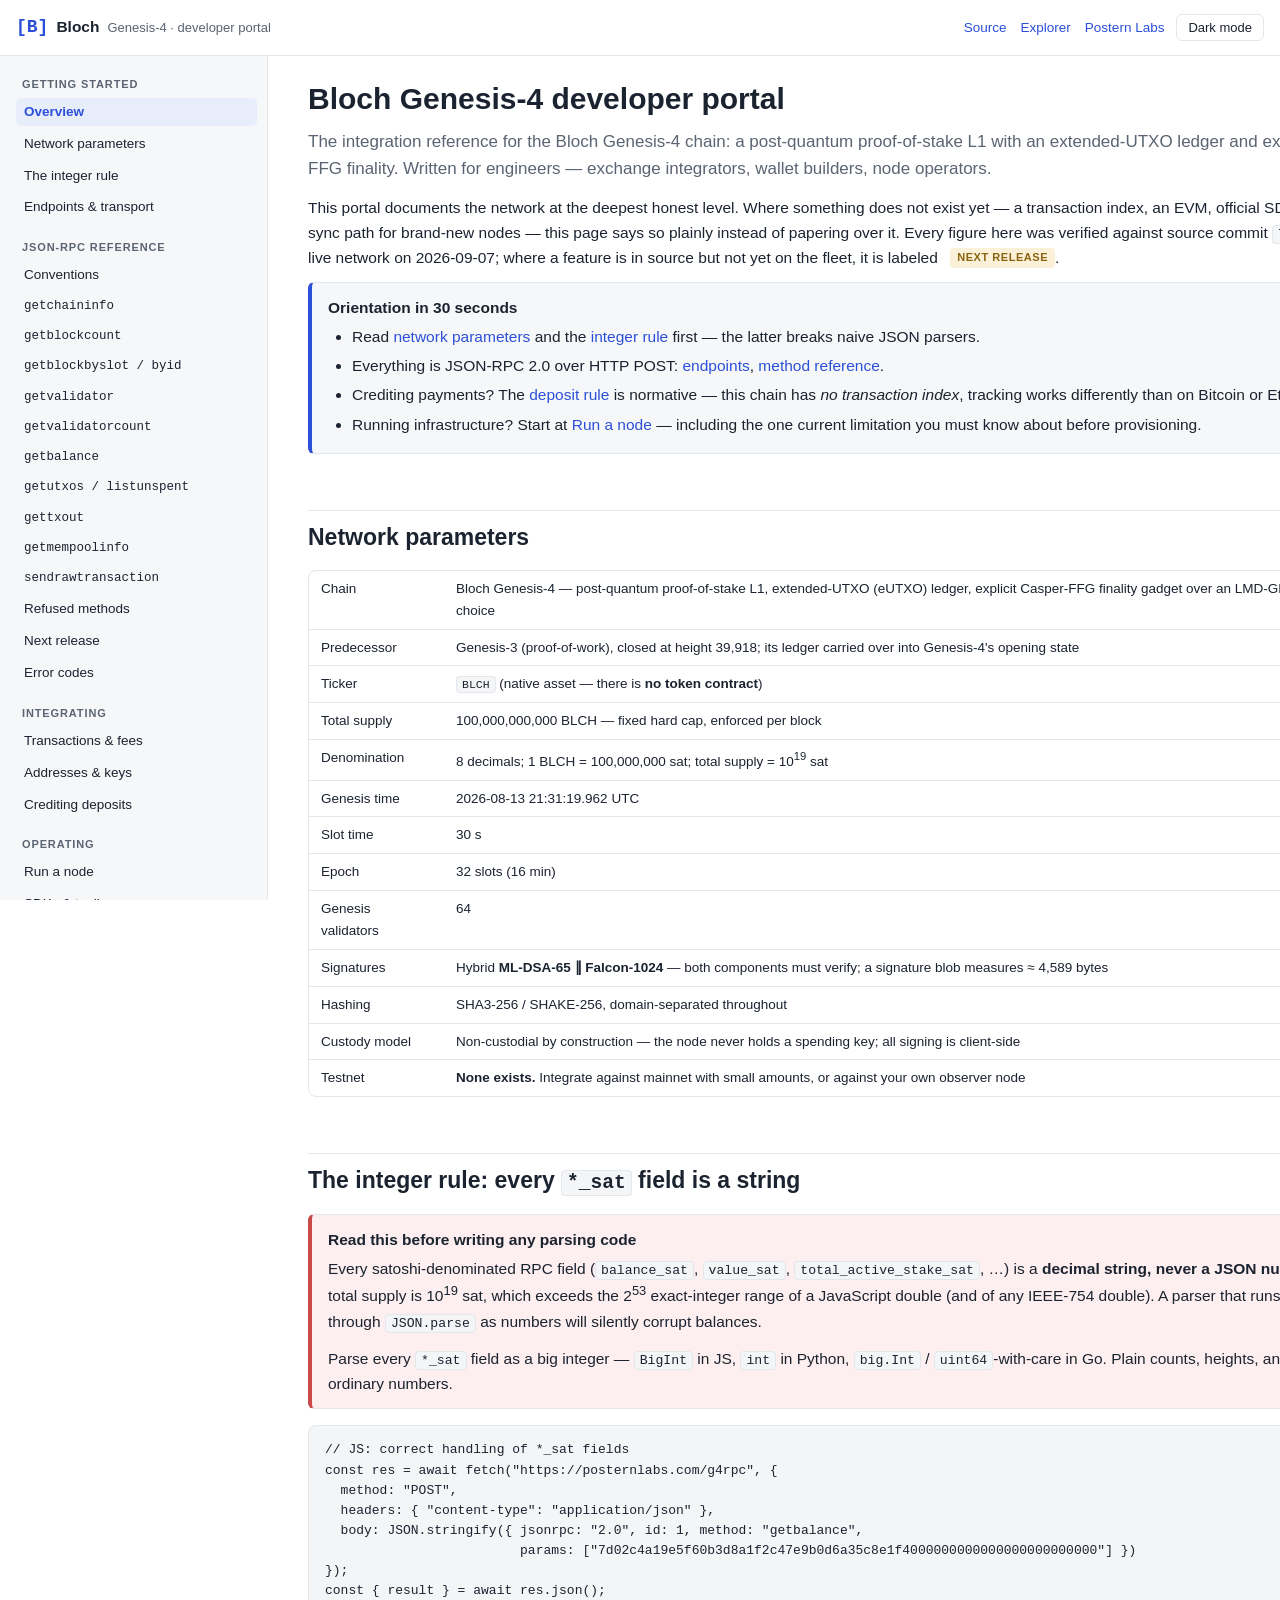
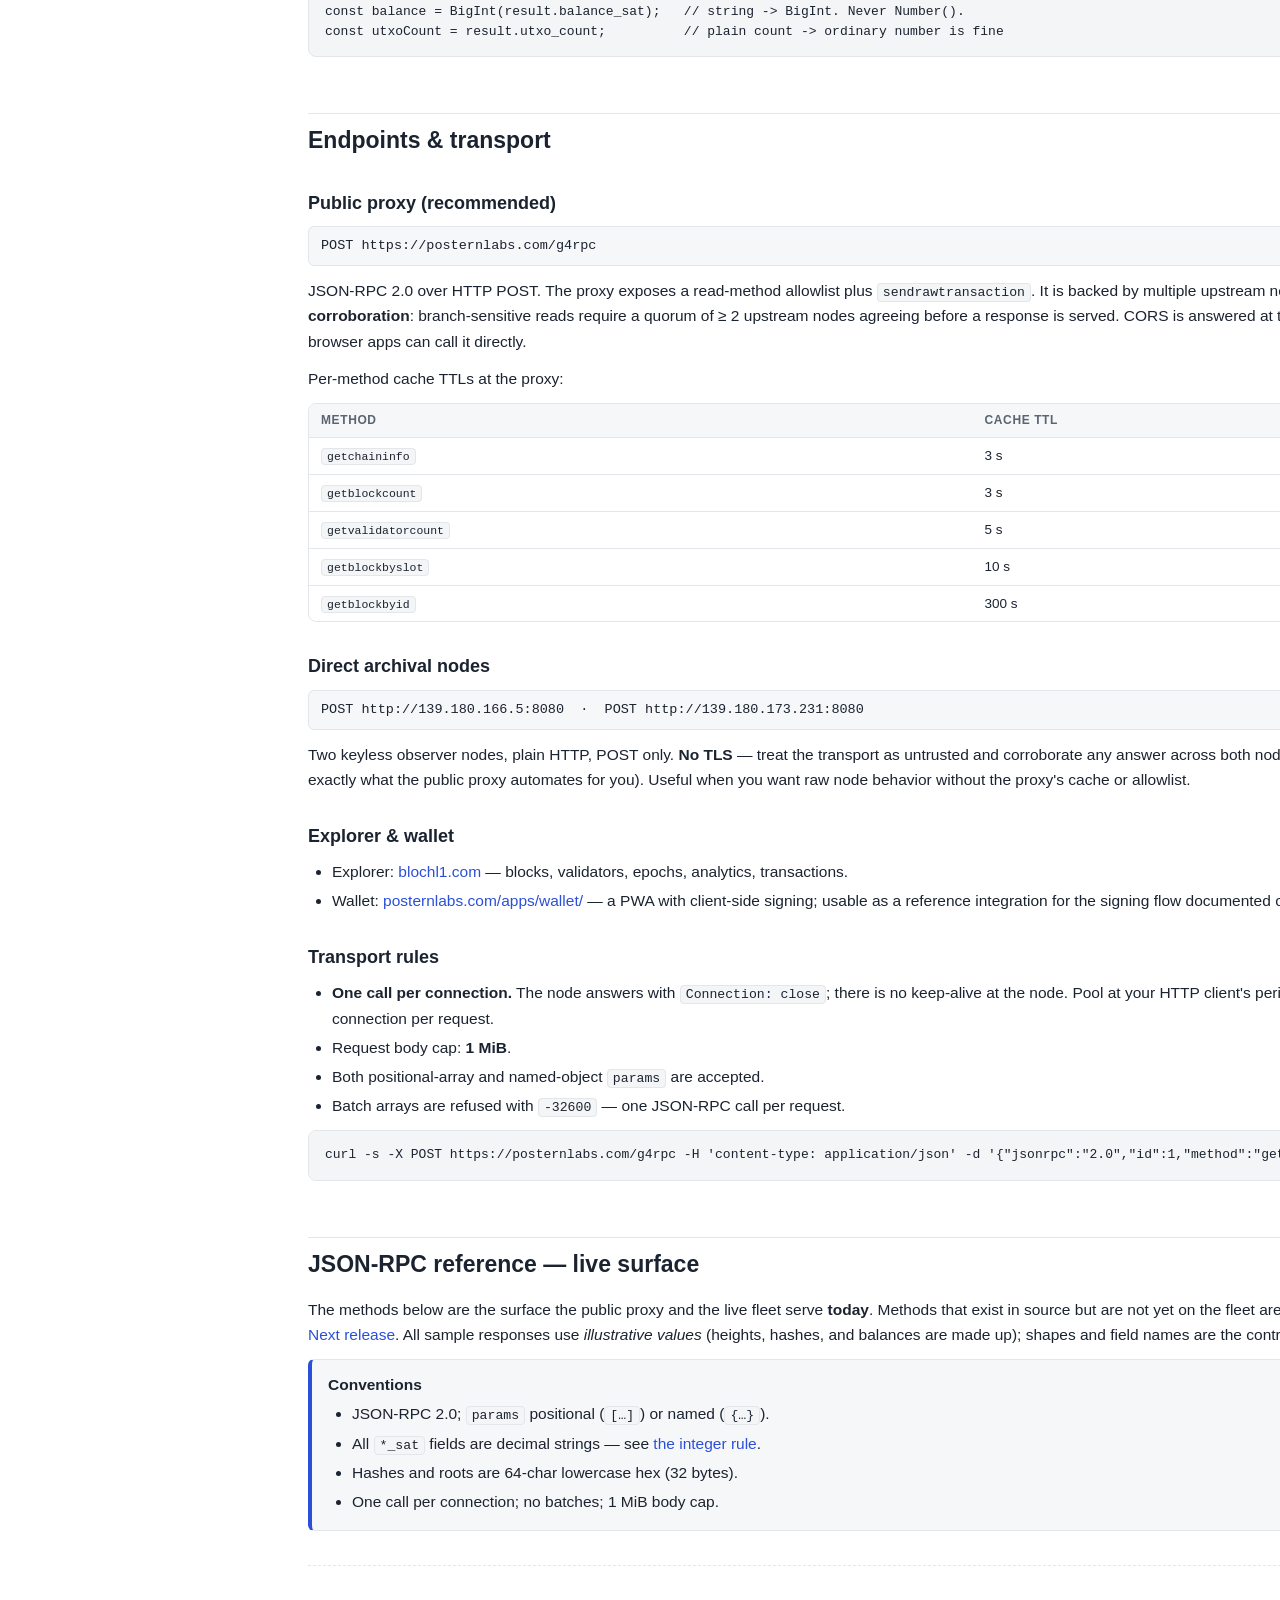
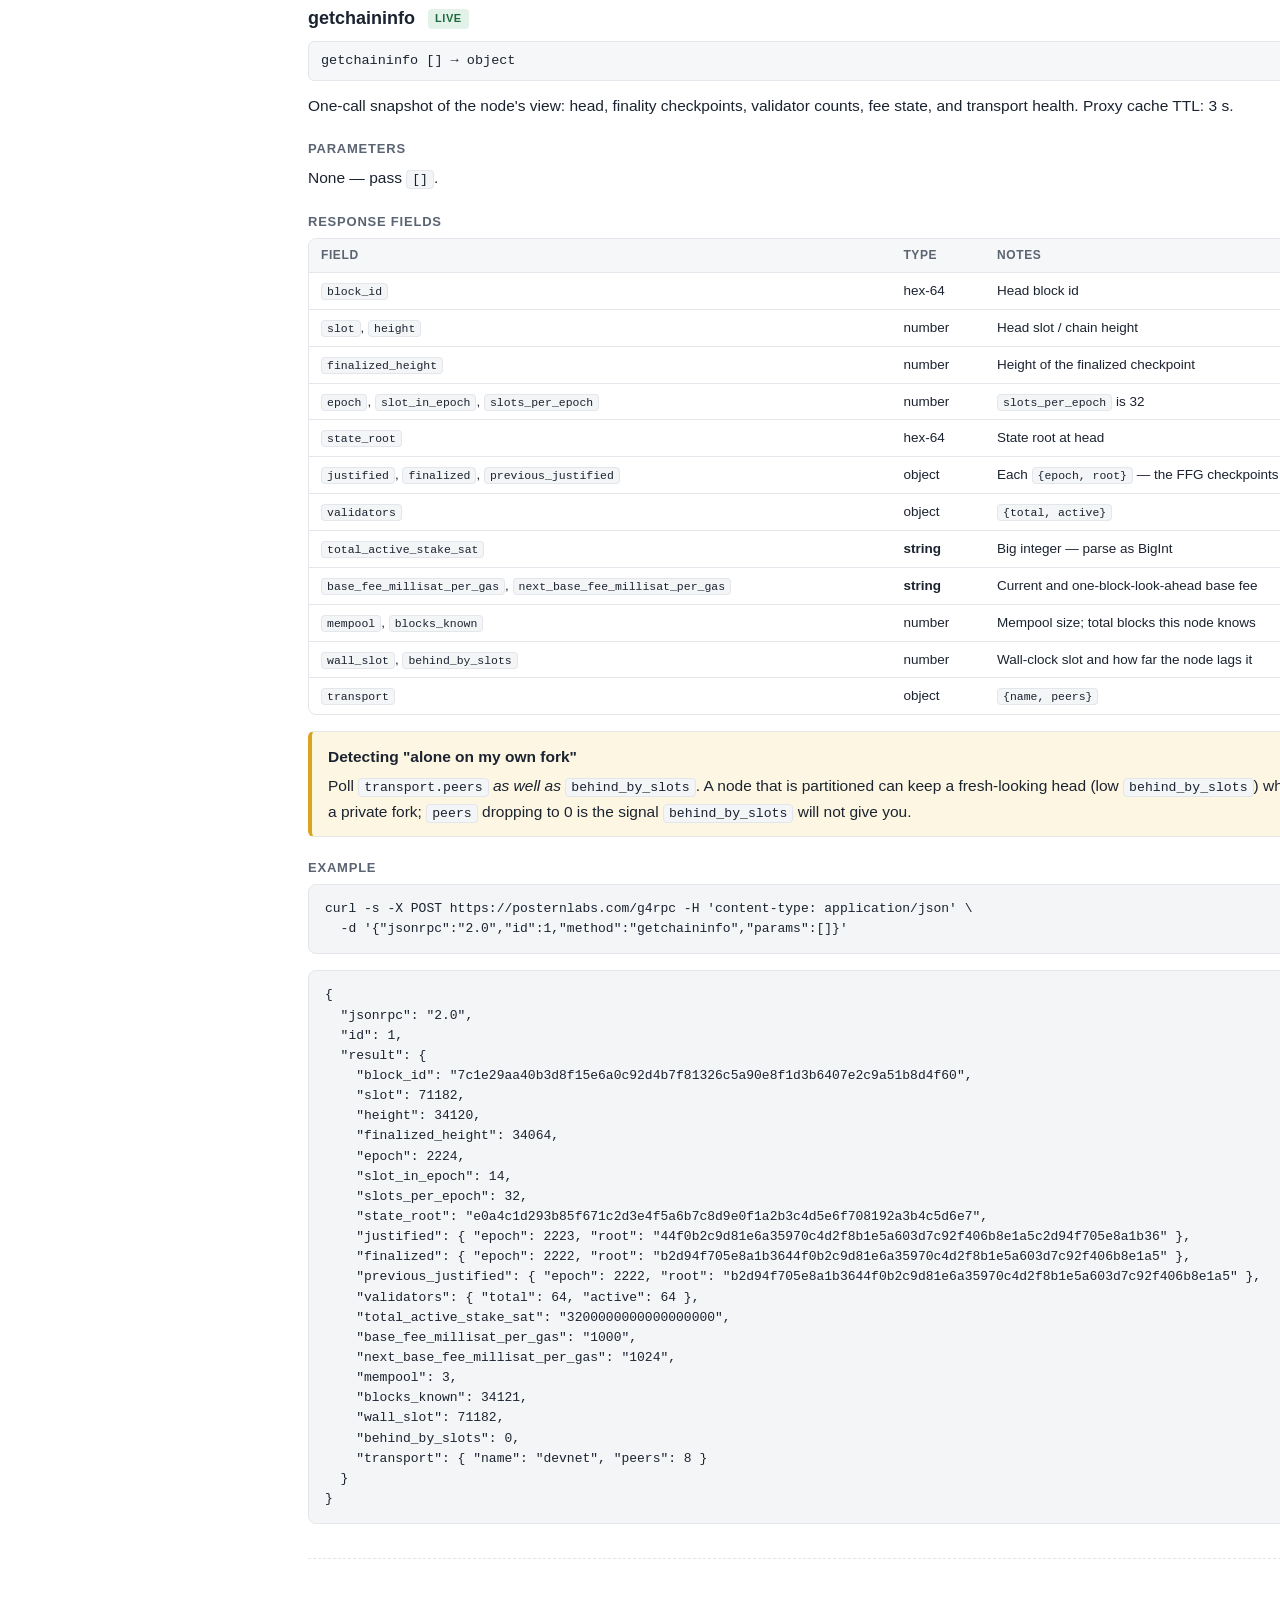
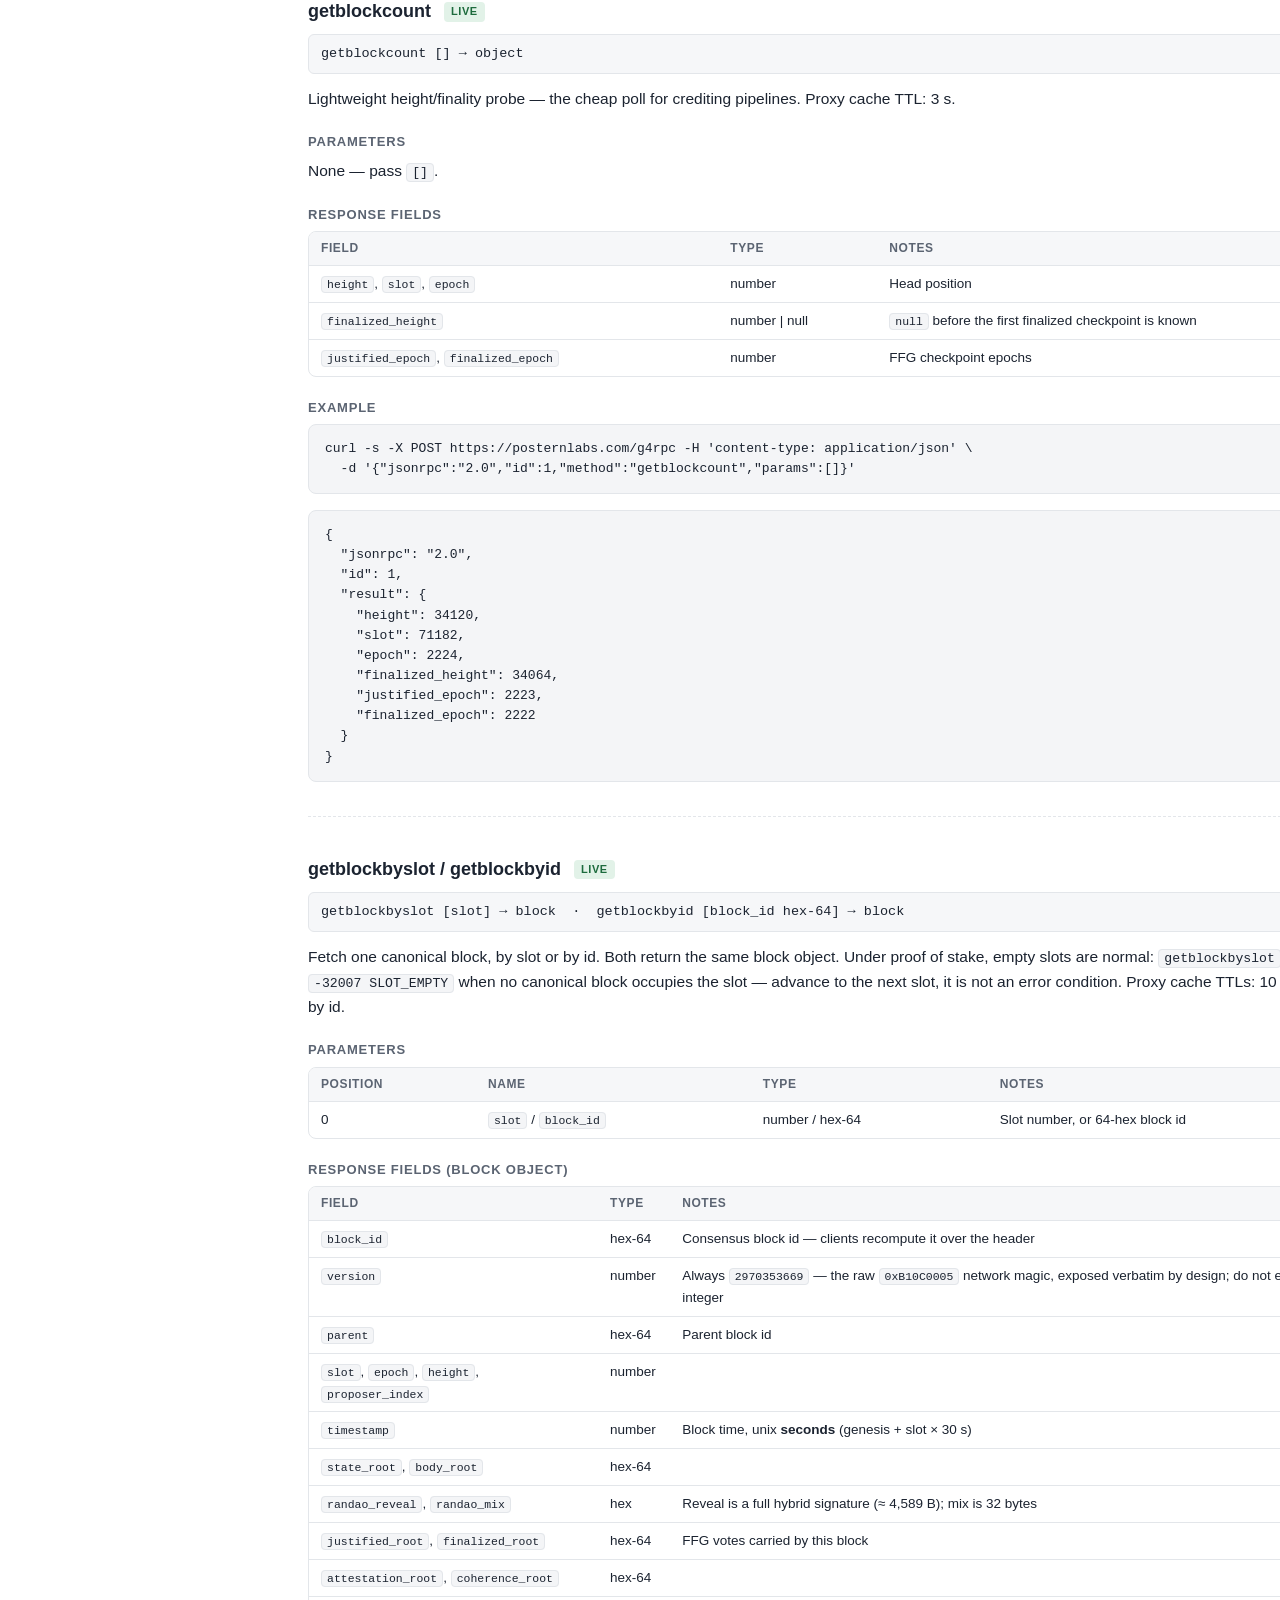
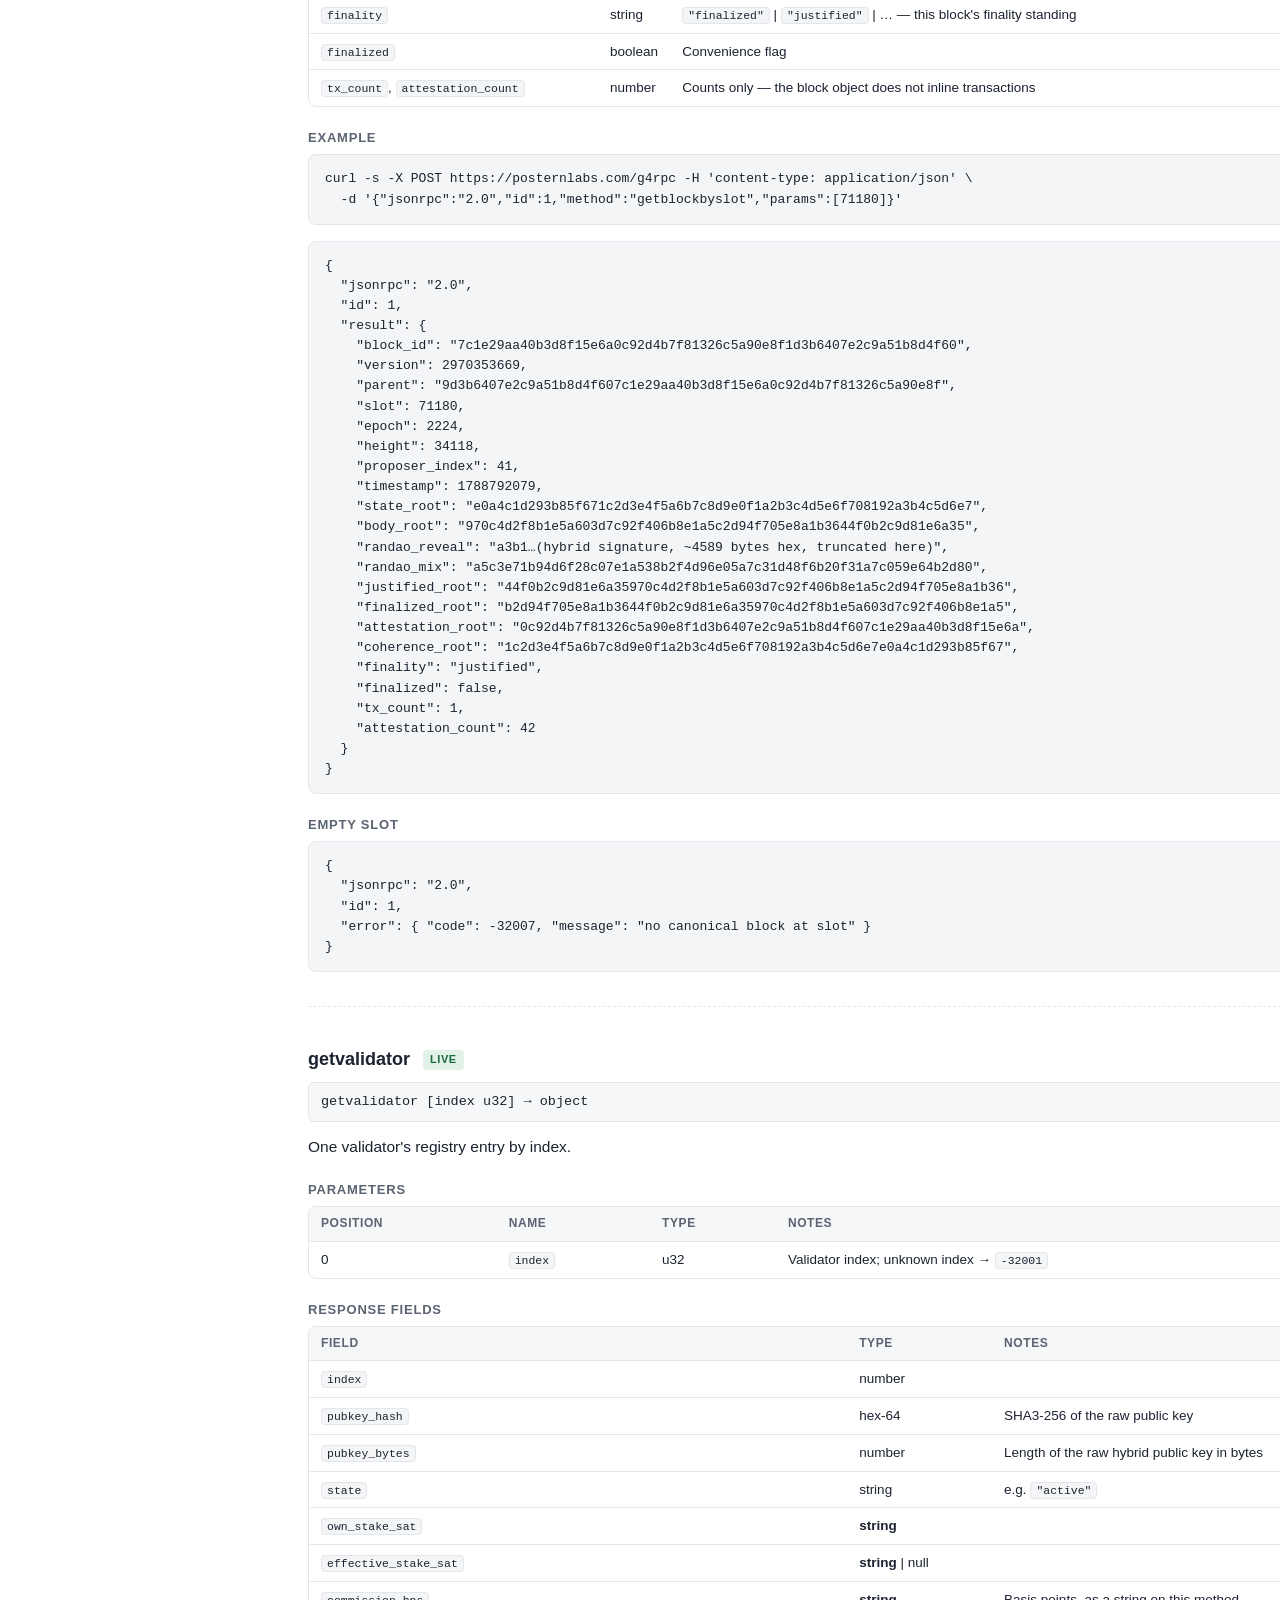
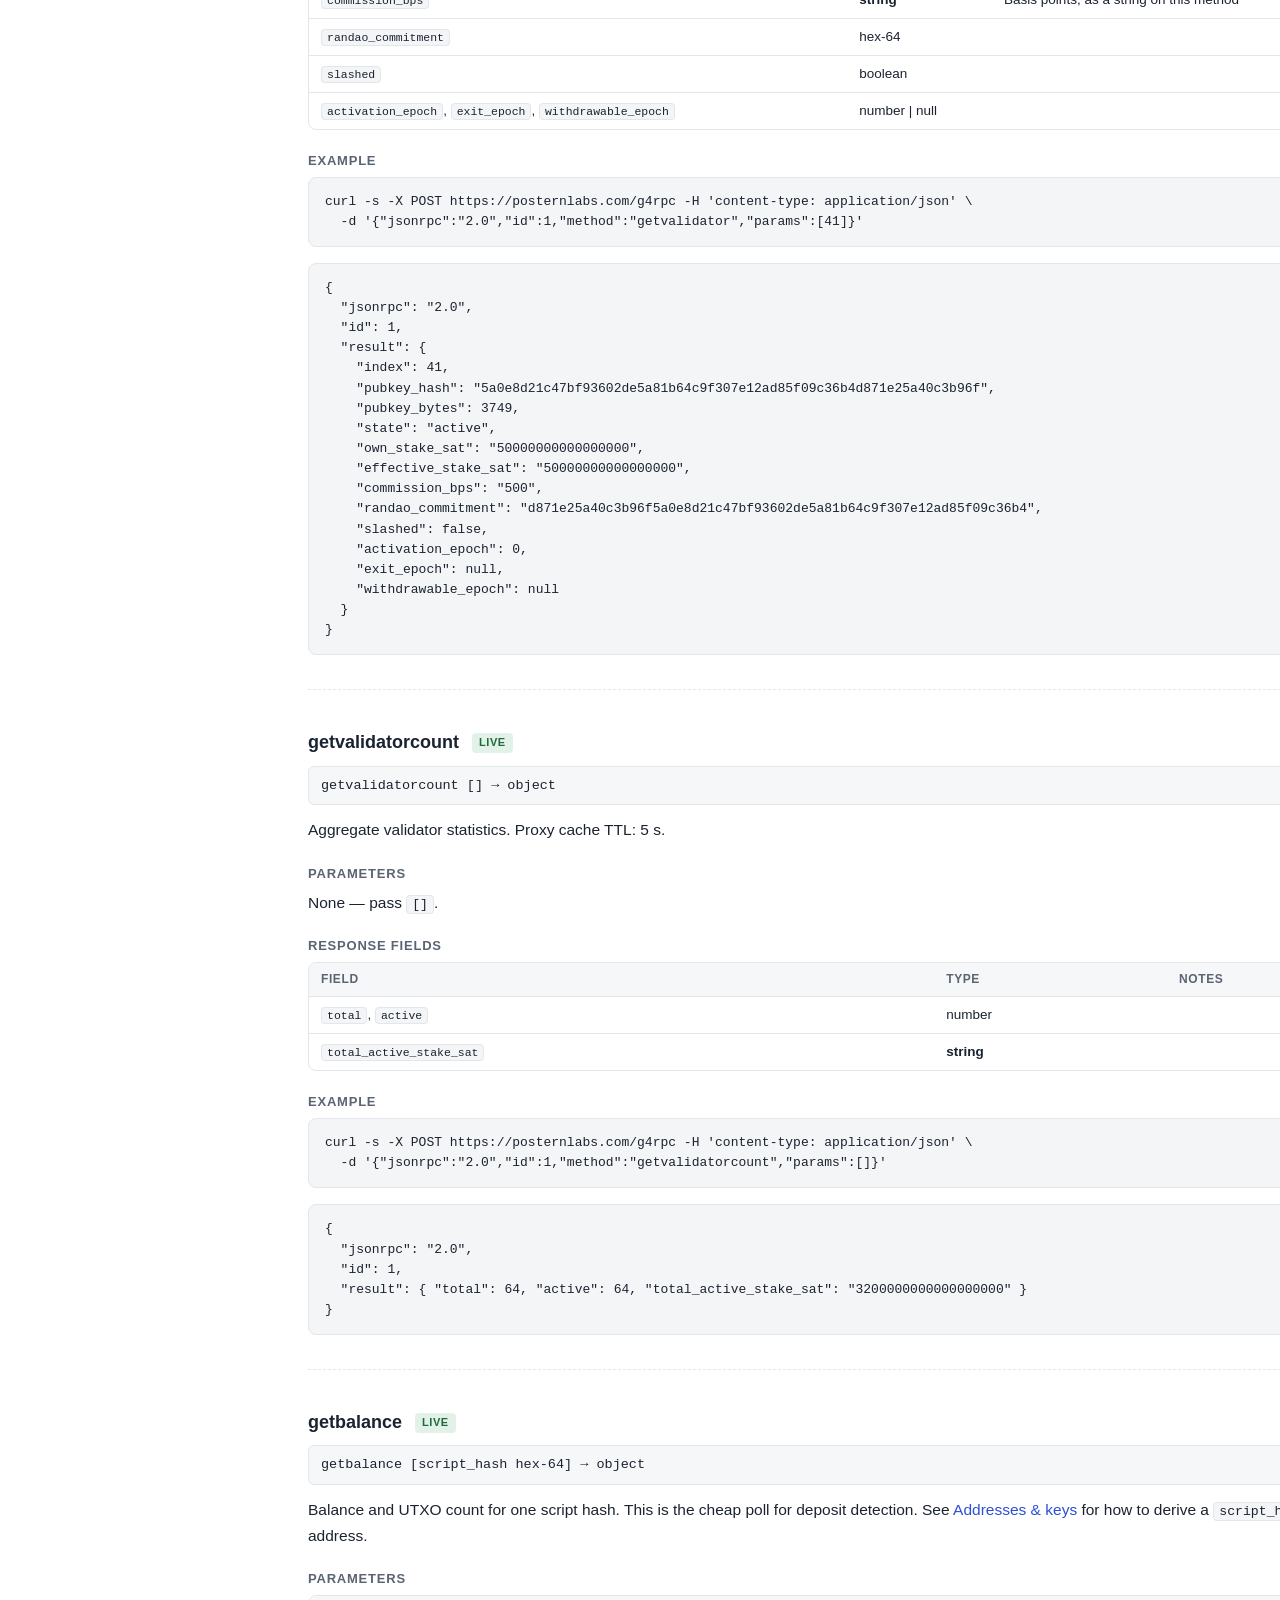
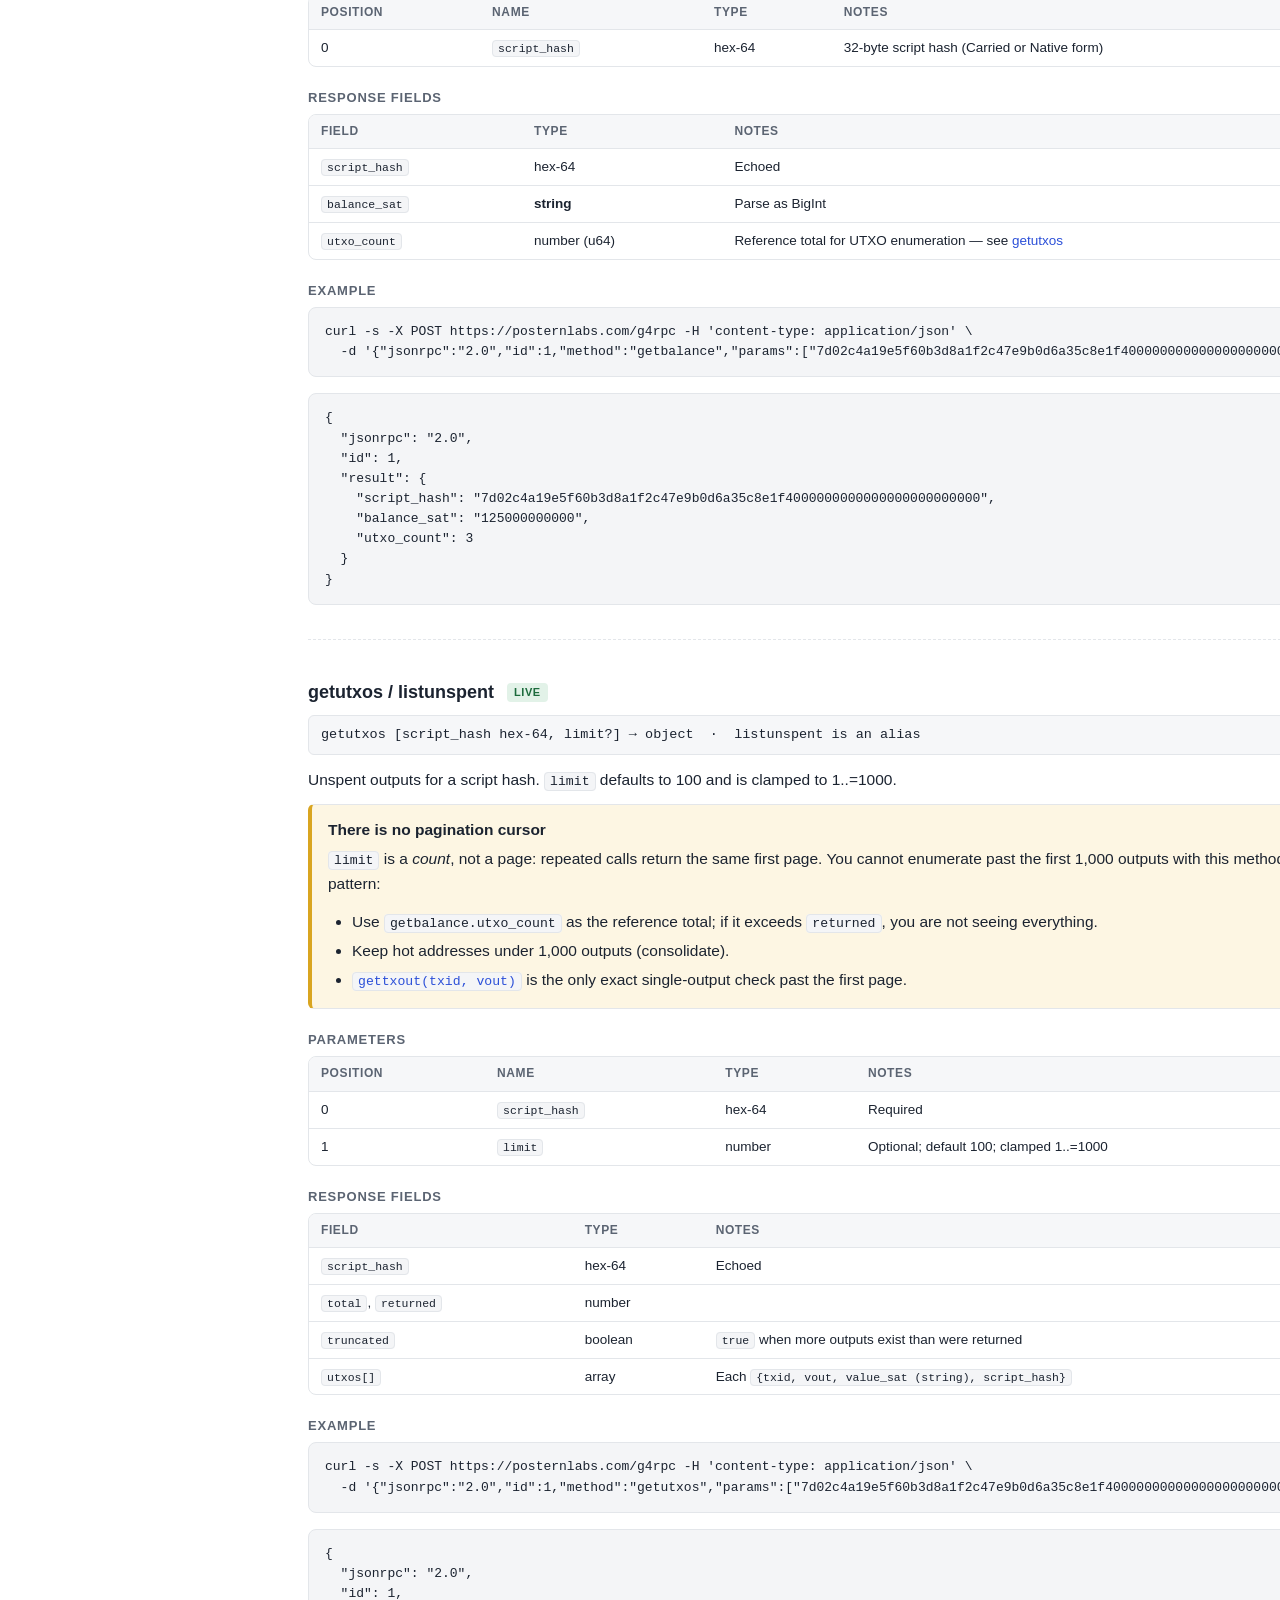
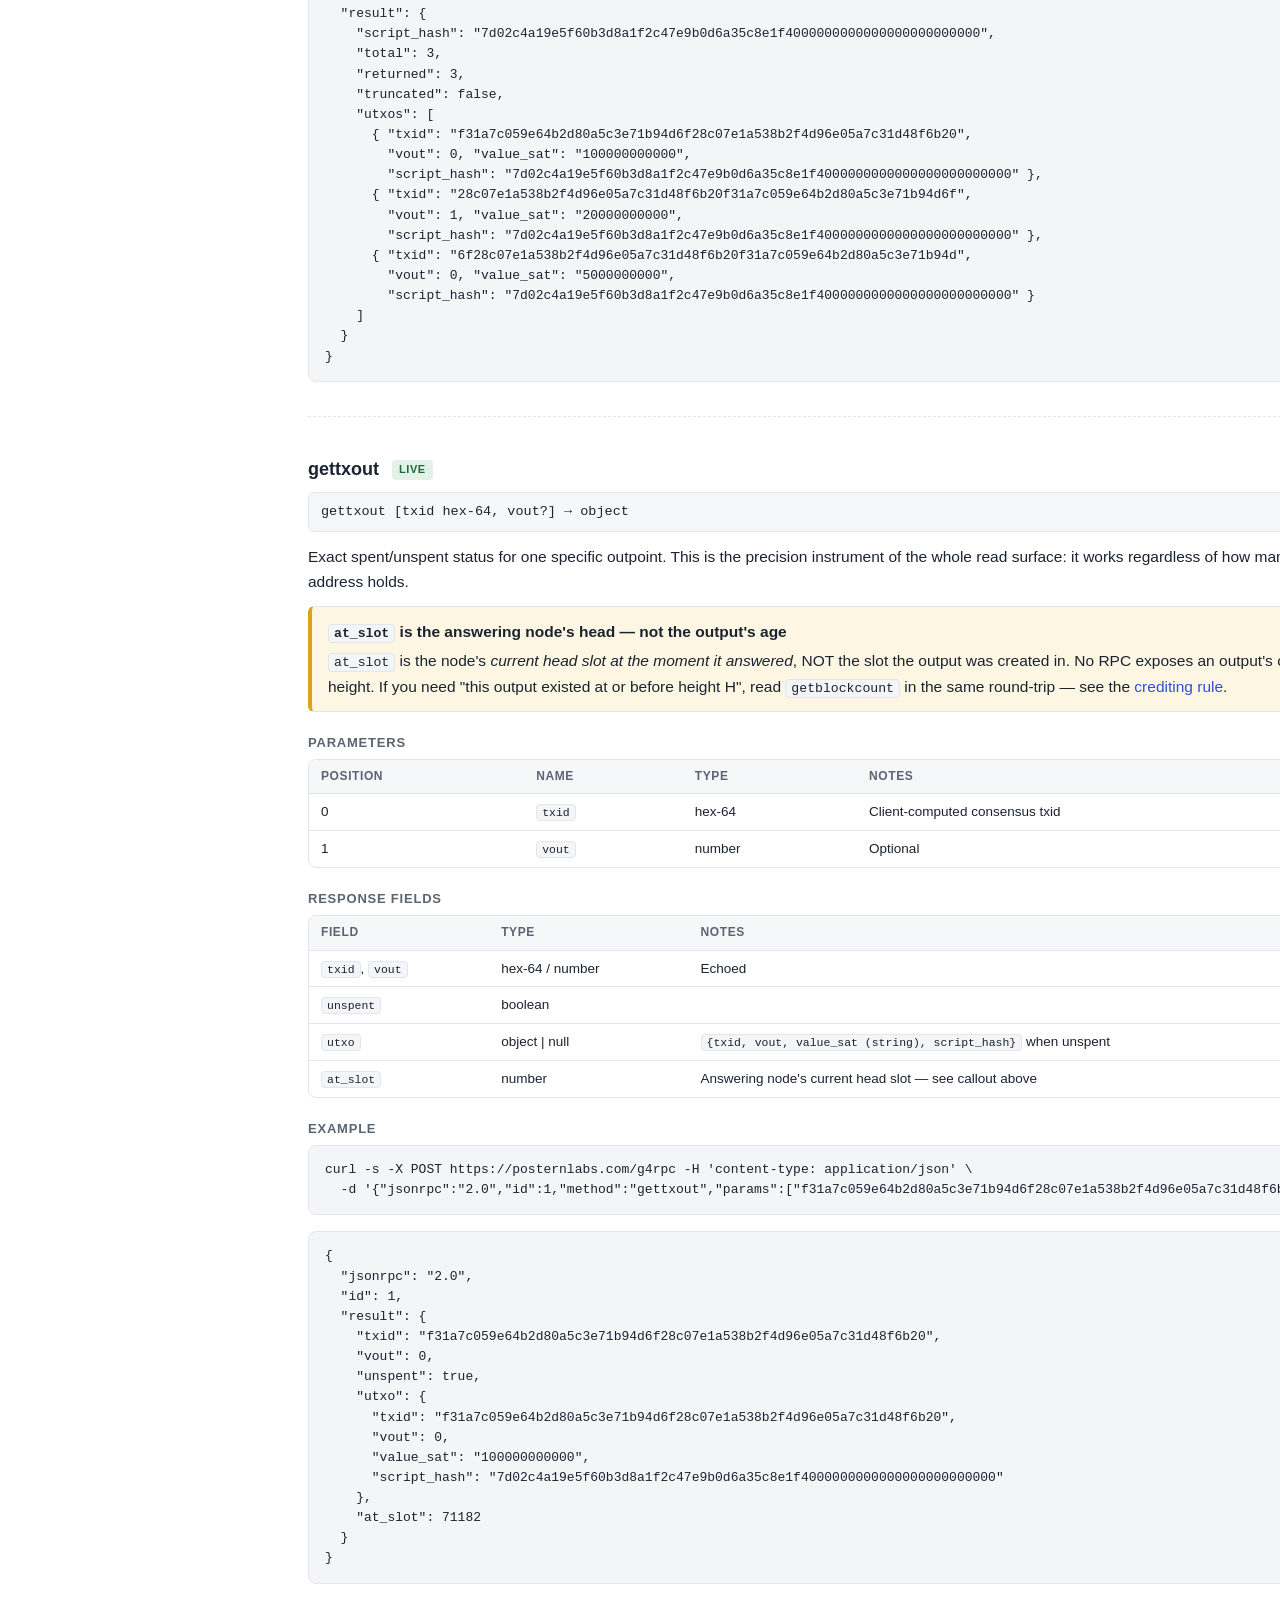
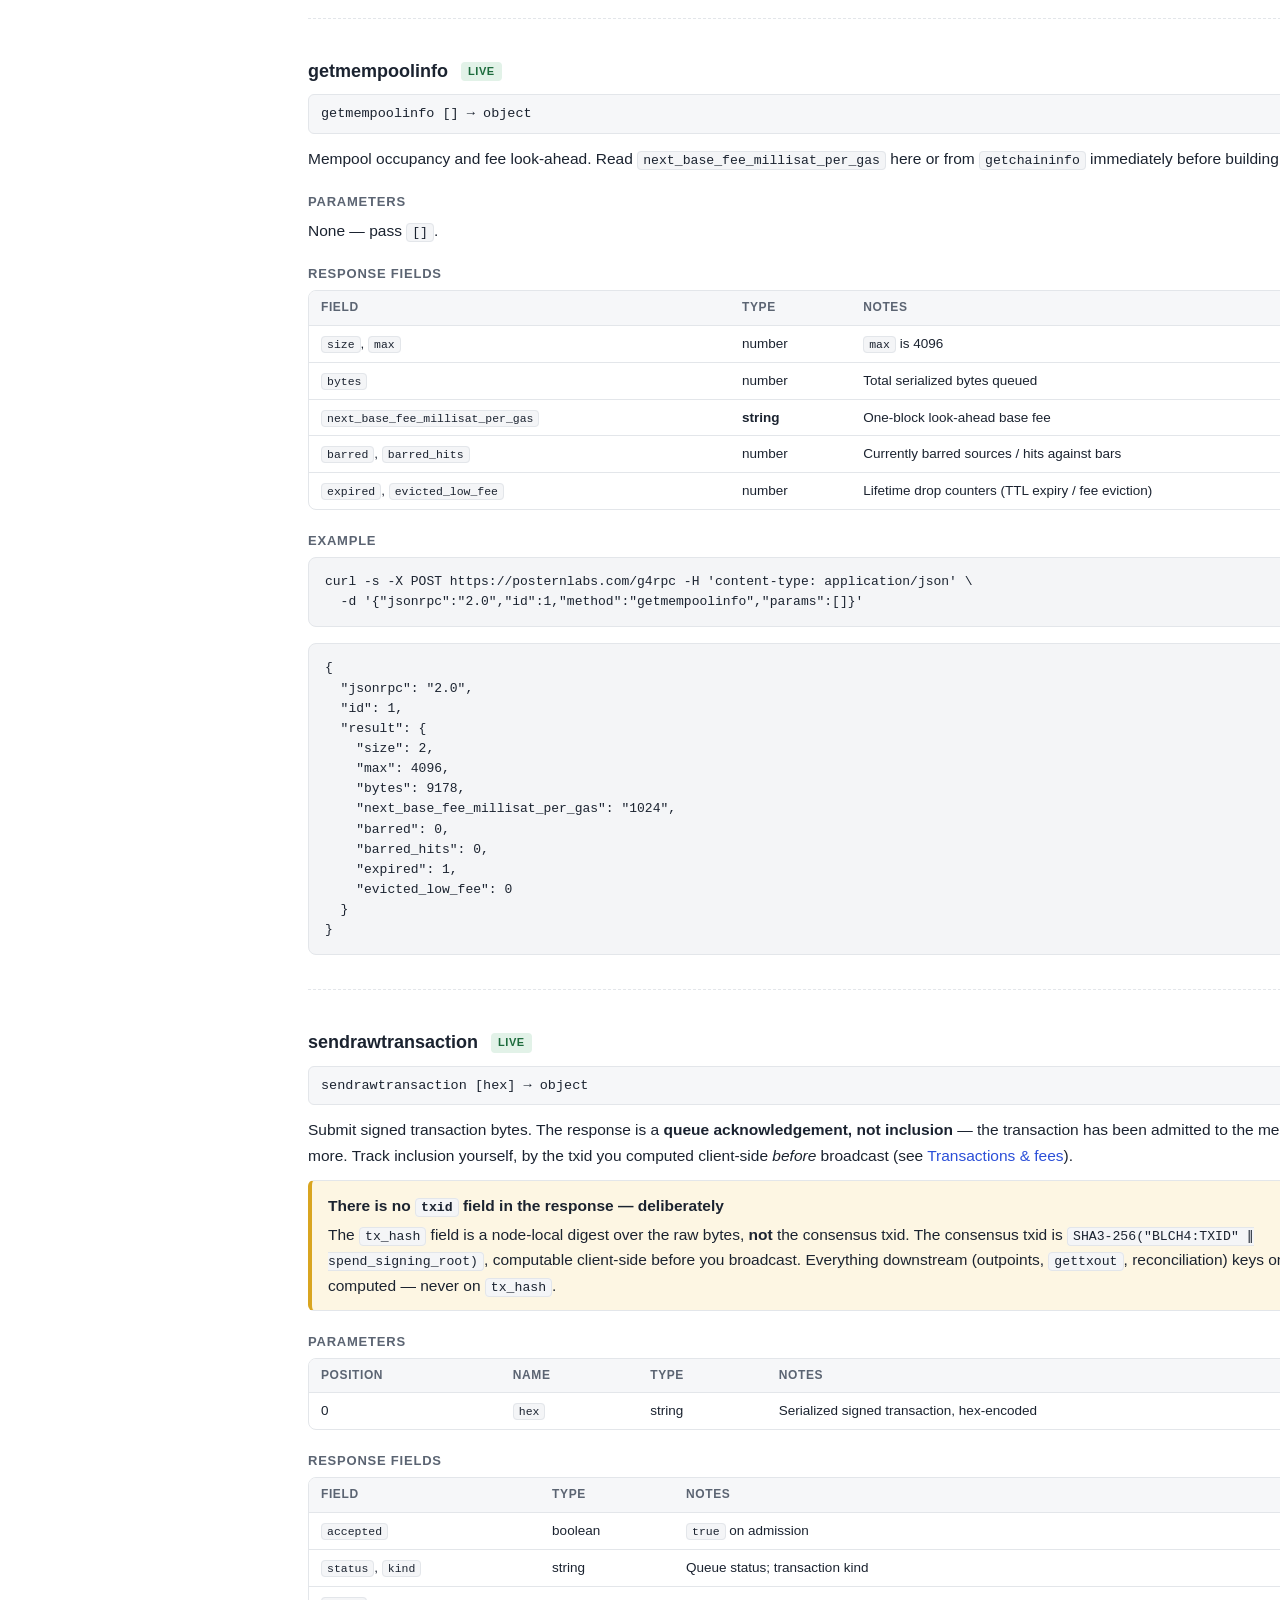
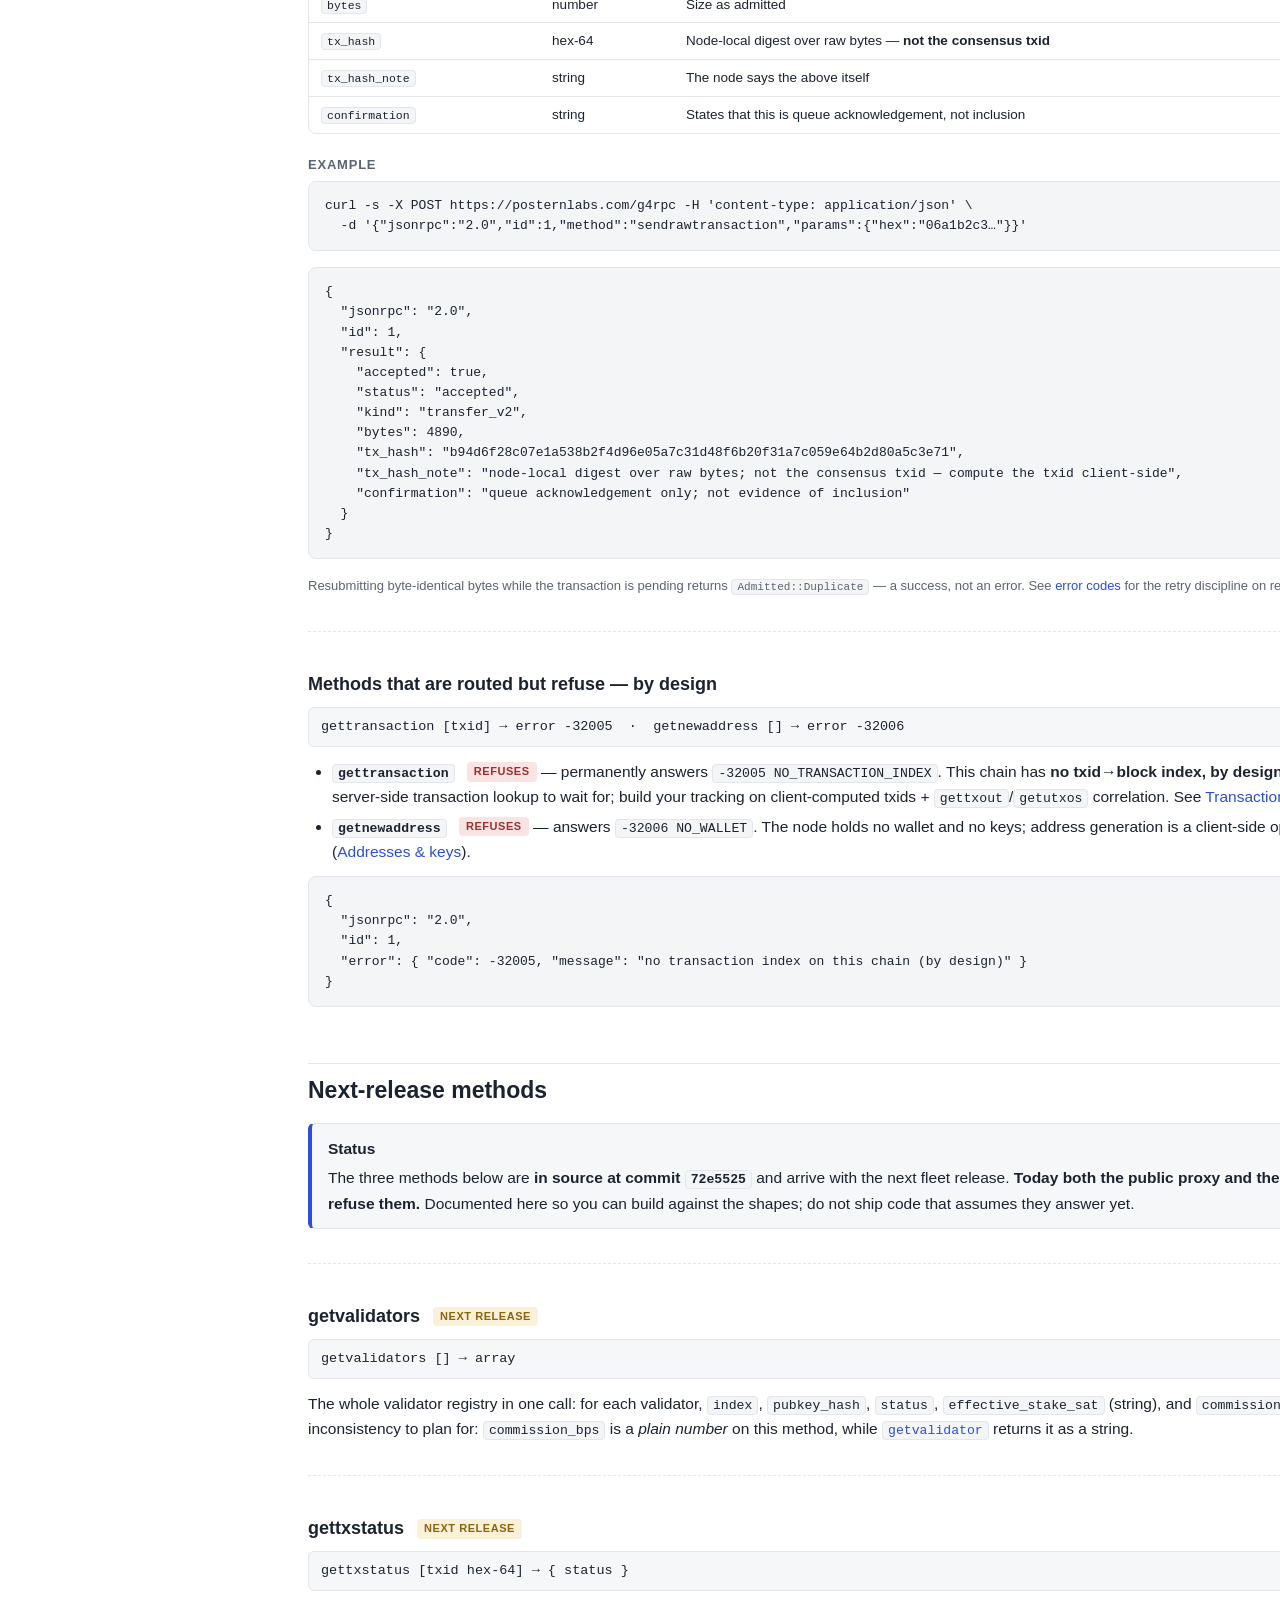
==== index.html @ 7a4cfc3f "blochprotocol.dev — Genesis-4 developer portal Single-page, dependency-free developer reference: net" ====
<!doctype html>
<html lang="en">
<head>
<meta charset="utf-8">
<meta name="viewport" content="width=device-width, initial-scale=1">
<title>Bloch Genesis-4 Developer Portal</title>
<meta name="description" content="Deep-technical integration reference for the Bloch Genesis-4 chain: JSON-RPC surface, transaction mechanics, crediting rules, node operation. Every figure sourced.">
<link rel="icon" type="image/svg+xml" href="/favicon.svg">
<link rel="stylesheet" href="/styles.css">
<script>
/* apply persisted theme before first paint */
try {
  var t = localStorage.getItem("bloch-theme");
  if (t === "dark" || t === "light") document.documentElement.setAttribute("data-theme", t);
} catch (e) {}
</script>
</head>
<body>

<header class="site-header">
  <button id="nav-toggle" class="icon-btn" aria-label="Toggle navigation">Menu</button>
  <a class="brand" href="#top">
    <span class="mark">[B]</span> Bloch <span class="sub">Genesis-4 · developer portal</span>
  </a>
  <div class="header-spacer"></div>
  <nav class="header-links" aria-label="External links">
    <a href="https://github.com/tiagobeltraoacioli-sketch/bloch-sis-pow" rel="noopener">Source</a>
    <a href="https://blochl1.com" rel="noopener">Explorer</a>
    <a href="https://posternlabs.com" rel="noopener">Postern Labs</a>
  </nav>
  <button id="theme-toggle" class="icon-btn" type="button">Theme</button>
</header>

<div class="nav-overlay" aria-hidden="true"></div>

<div class="layout">
<nav class="sidenav" aria-label="Section navigation">
  <h5>Getting started</h5>
  <ul>
    <li><a href="#overview">Overview</a></li>
    <li><a href="#network">Network parameters</a></li>
    <li><a href="#integer-rule">The integer rule</a></li>
    <li><a href="#endpoints">Endpoints &amp; transport</a></li>
  </ul>
  <h5>JSON-RPC reference</h5>
  <ul>
    <li><a href="#rpc">Conventions</a></li>
    <li><a class="method-link" href="#getchaininfo">getchaininfo</a></li>
    <li><a class="method-link" href="#getblockcount">getblockcount</a></li>
    <li><a class="method-link" href="#getblockbyslot">getblockbyslot / byid</a></li>
    <li><a class="method-link" href="#getvalidator">getvalidator</a></li>
    <li><a class="method-link" href="#getvalidatorcount">getvalidatorcount</a></li>
    <li><a class="method-link" href="#getbalance">getbalance</a></li>
    <li><a class="method-link" href="#getutxos">getutxos / listunspent</a></li>
    <li><a class="method-link" href="#gettxout">gettxout</a></li>
    <li><a class="method-link" href="#getmempoolinfo">getmempoolinfo</a></li>
    <li><a class="method-link" href="#sendrawtransaction">sendrawtransaction</a></li>
    <li><a href="#refused">Refused methods</a></li>
    <li><a href="#next-release">Next release</a></li>
    <li><a href="#errors">Error codes</a></li>
  </ul>
  <h5>Integrating</h5>
  <ul>
    <li><a href="#transactions">Transactions &amp; fees</a></li>
    <li><a href="#addresses">Addresses &amp; keys</a></li>
    <li><a href="#crediting">Crediting deposits</a></li>
  </ul>
  <h5>Operating</h5>
  <ul>
    <li><a href="#run-a-node">Run a node</a></li>
    <li><a href="#sdks">SDKs &amp; tooling</a></li>
  </ul>
  <h5>Project status</h5>
  <ul>
    <li><a href="#evm">EVM status</a></li>
    <li><a href="#security">Security &amp; disclosure</a></li>
  </ul>
</nav>

<main id="top">

<!-- ============================ OVERVIEW ============================ -->
<section id="overview">
  <h1>Bloch Genesis-4 developer portal</h1>
  <p class="lead">The integration reference for the Bloch Genesis-4 chain: a post-quantum proof-of-stake L1 with an extended-UTXO ledger and explicit Casper-FFG finality. Written for engineers — exchange integrators, wallet builders, node operators.</p>
  <p>This portal documents the network at the deepest honest level. Where something does not exist yet — a transaction index, an EVM, official SDKs, a joinable sync path for brand-new nodes — this page says so plainly instead of papering over it. Every figure here was verified against source commit <code>72e5525</code> and the live network on 2026-09-07; where a feature is in source but not yet on the fleet, it is labeled <span class="badge next">next release</span>.</p>
  <div class="callout">
    <span class="title">Orientation in 30 seconds</span>
    <ul>
      <li>Read <a href="#network">network parameters</a> and the <a href="#integer-rule">integer rule</a> first — the latter breaks naive JSON parsers.</li>
      <li>Everything is JSON-RPC 2.0 over HTTP POST: <a href="#endpoints">endpoints</a>, <a href="#rpc">method reference</a>.</li>
      <li>Crediting payments? The <a href="#crediting">deposit rule</a> is normative — this chain has <em>no transaction index</em>, tracking works differently than on Bitcoin or Ethereum.</li>
      <li>Running infrastructure? Start at <a href="#run-a-node">Run a node</a> — including the one current limitation you must know about before provisioning.</li>
    </ul>
  </div>
</section>

<!-- ============================ NETWORK ============================ -->
<section id="network">
  <h2 id="network-h">Network parameters</h2>
  <div class="table-wrap"><table>
    <tbody>
      <tr><td>Chain</td><td>Bloch Genesis-4 — post-quantum proof-of-stake L1, extended-UTXO (eUTXO) ledger, explicit Casper-FFG finality gadget over an LMD-GHOST fork choice</td></tr>
      <tr><td>Predecessor</td><td>Genesis-3 (proof-of-work), closed at height 39,918; its ledger carried over into Genesis-4's opening state</td></tr>
      <tr><td>Ticker</td><td><code>BLCH</code> (native asset — there is <strong>no token contract</strong>)</td></tr>
      <tr><td>Total supply</td><td>100,000,000,000 BLCH — fixed hard cap, enforced per block</td></tr>
      <tr><td>Denomination</td><td>8 decimals; 1 BLCH = 100,000,000 sat; total supply = 10<sup>19</sup> sat</td></tr>
      <tr><td>Genesis time</td><td>2026-08-13 21:31:19.962 UTC</td></tr>
      <tr><td>Slot time</td><td>30 s</td></tr>
      <tr><td>Epoch</td><td>32 slots (16 min)</td></tr>
      <tr><td>Genesis validators</td><td>64</td></tr>
      <tr><td>Signatures</td><td>Hybrid <strong>ML-DSA-65 ‖ Falcon-1024</strong> — both components must verify; a signature blob measures ≈ 4,589 bytes</td></tr>
      <tr><td>Hashing</td><td>SHA3-256 / SHAKE-256, domain-separated throughout</td></tr>
      <tr><td>Custody model</td><td>Non-custodial by construction — the node never holds a spending key; all signing is client-side</td></tr>
      <tr><td>Testnet</td><td><strong>None exists.</strong> Integrate against mainnet with small amounts, or against your own observer node</td></tr>
    </tbody>
  </table></div>
</section>

<!-- ============================ INTEGER RULE ============================ -->
<section id="integer-rule">
  <h2 id="integer-rule-h">The integer rule: every <code>*_sat</code> field is a string</h2>
  <div class="callout danger">
    <span class="title">Read this before writing any parsing code</span>
    <p>Every satoshi-denominated RPC field (<code>balance_sat</code>, <code>value_sat</code>, <code>total_active_stake_sat</code>, …) is a <strong>decimal string, never a JSON number</strong>. The total supply is 10<sup>19</sup> sat, which exceeds the 2<sup>53</sup> exact-integer range of a JavaScript double (and of any IEEE-754 double). A parser that runs these values through <code>JSON.parse</code> as numbers will silently corrupt balances.</p>
    <p>Parse every <code>*_sat</code> field as a big integer — <code>BigInt</code> in JS, <code>int</code> in Python, <code>big.Int</code> / <code>uint64</code>-with-care in Go. Plain counts, heights, and slots are ordinary numbers.</p>
  </div>
<pre><code>// JS: correct handling of *_sat fields
const res = await fetch("https://posternlabs.com/g4rpc", {
  method: "POST",
  headers: { "content-type": "application/json" },
  body: JSON.stringify({ jsonrpc: "2.0", id: 1, method: "getbalance",
                         params: ["7d02c4a19e5f60b3d8a1f2c47e9b0d6a35c8e1f4000000000000000000000000"] })
});
const { result } = await res.json();
const balance = BigInt(result.balance_sat);   // string -> BigInt. Never Number().
const utxoCount = result.utxo_count;          // plain count -> ordinary number is fine</code></pre>
</section>

<!-- ============================ ENDPOINTS ============================ -->
<section id="endpoints">
  <h2 id="endpoints-h">Endpoints &amp; transport</h2>

  <h3 id="endpoint-proxy">Public proxy (recommended)</h3>
  <p class="sig">POST https://posternlabs.com/g4rpc</p>
  <p>JSON-RPC 2.0 over HTTP POST. The proxy exposes a read-method allowlist plus <code>sendrawtransaction</code>. It is backed by multiple upstream nodes with <strong>read corroboration</strong>: branch-sensitive reads require a quorum of ≥ 2 upstream nodes agreeing before a response is served. CORS is answered at the proxy, so browser apps can call it directly.</p>
  <p>Per-method cache TTLs at the proxy:</p>
  <div class="table-wrap"><table>
    <thead><tr><th>Method</th><th>Cache TTL</th></tr></thead>
    <tbody>
      <tr><td><code>getchaininfo</code></td><td>3 s</td></tr>
      <tr><td><code>getblockcount</code></td><td>3 s</td></tr>
      <tr><td><code>getvalidatorcount</code></td><td>5 s</td></tr>
      <tr><td><code>getblockbyslot</code></td><td>10 s</td></tr>
      <tr><td><code>getblockbyid</code></td><td>300 s</td></tr>
    </tbody>
  </table></div>

  <h3 id="endpoint-direct">Direct archival nodes</h3>
  <p class="sig">POST http://139.180.166.5:8080 &nbsp;·&nbsp; POST http://139.180.173.231:8080</p>
  <p>Two keyless observer nodes, plain HTTP, POST only. <strong>No TLS</strong> — treat the transport as untrusted and corroborate any answer across both nodes (this is exactly what the public proxy automates for you). Useful when you want raw node behavior without the proxy's cache or allowlist.</p>

  <h3 id="endpoint-tools">Explorer &amp; wallet</h3>
  <ul>
    <li>Explorer: <a href="https://blochl1.com" rel="noopener">blochl1.com</a> — blocks, validators, epochs, analytics, transactions.</li>
    <li>Wallet: <a href="https://posternlabs.com/apps/wallet/" rel="noopener">posternlabs.com/apps/wallet/</a> — a PWA with client-side signing; usable as a reference integration for the signing flow documented on this page.</li>
  </ul>

  <h3 id="endpoint-transport">Transport rules</h3>
  <ul>
    <li><strong>One call per connection.</strong> The node answers with <code>Connection: close</code>; there is no keep-alive at the node. Pool at your HTTP client's peril — open a fresh connection per request.</li>
    <li>Request body cap: <strong>1 MiB</strong>.</li>
    <li>Both positional-array and named-object <code>params</code> are accepted.</li>
    <li>Batch arrays are refused with <code>-32600</code> — one JSON-RPC call per request.</li>
  </ul>
<pre><code>curl -s -X POST https://posternlabs.com/g4rpc -H 'content-type: application/json' -d '{"jsonrpc":"2.0","id":1,"method":"getchaininfo","params":[]}'</code></pre>
</section>

<!-- ============================ RPC REFERENCE ============================ -->
<section id="rpc">
  <h2 id="rpc-h">JSON-RPC reference — live surface</h2>
  <p>The methods below are the surface the public proxy and the live fleet serve <strong>today</strong>. Methods that exist in source but are not yet on the fleet are listed under <a href="#next-release">Next release</a>. All sample responses use <em>illustrative values</em> (heights, hashes, and balances are made up); shapes and field names are the contract.</p>
  <div class="callout">
    <span class="title">Conventions</span>
    <ul>
      <li>JSON-RPC 2.0; <code>params</code> positional (<code>[…]</code>) or named (<code>{…}</code>).</li>
      <li>All <code>*_sat</code> fields are decimal strings — see <a href="#integer-rule">the integer rule</a>.</li>
      <li>Hashes and roots are 64-char lowercase hex (32 bytes).</li>
      <li>One call per connection; no batches; 1 MiB body cap.</li>
    </ul>
  </div>

  <!-- getchaininfo -->
  <div class="method" id="getchaininfo">
    <h3>getchaininfo <span class="badge live">live</span></h3>
    <p class="sig">getchaininfo [] &rarr; object</p>
    <p>One-call snapshot of the node's view: head, finality checkpoints, validator counts, fee state, and transport health. Proxy cache TTL: 3 s.</p>
    <h4>Parameters</h4>
    <p>None — pass <code>[]</code>.</p>
    <h4>Response fields</h4>
    <div class="table-wrap"><table>
      <thead><tr><th>Field</th><th>Type</th><th>Notes</th></tr></thead>
      <tbody>
        <tr><td><code>block_id</code></td><td>hex-64</td><td>Head block id</td></tr>
        <tr><td><code>slot</code>, <code>height</code></td><td>number</td><td>Head slot / chain height</td></tr>
        <tr><td><code>finalized_height</code></td><td>number</td><td>Height of the finalized checkpoint</td></tr>
        <tr><td><code>epoch</code>, <code>slot_in_epoch</code>, <code>slots_per_epoch</code></td><td>number</td><td><code>slots_per_epoch</code> is 32</td></tr>
        <tr><td><code>state_root</code></td><td>hex-64</td><td>State root at head</td></tr>
        <tr><td><code>justified</code>, <code>finalized</code>, <code>previous_justified</code></td><td>object</td><td>Each <code>{epoch, root}</code> — the FFG checkpoints</td></tr>
        <tr><td><code>validators</code></td><td>object</td><td><code>{total, active}</code></td></tr>
        <tr><td><code>total_active_stake_sat</code></td><td><strong>string</strong></td><td>Big integer — parse as BigInt</td></tr>
        <tr><td><code>base_fee_millisat_per_gas</code>, <code>next_base_fee_millisat_per_gas</code></td><td><strong>string</strong></td><td>Current and one-block-look-ahead base fee</td></tr>
        <tr><td><code>mempool</code>, <code>blocks_known</code></td><td>number</td><td>Mempool size; total blocks this node knows</td></tr>
        <tr><td><code>wall_slot</code>, <code>behind_by_slots</code></td><td>number</td><td>Wall-clock slot and how far the node lags it</td></tr>
        <tr><td><code>transport</code></td><td>object</td><td><code>{name, peers}</code></td></tr>
      </tbody>
    </table></div>
    <div class="callout warn">
      <span class="title">Detecting "alone on my own fork"</span>
      <p>Poll <code>transport.peers</code> <em>as well as</em> <code>behind_by_slots</code>. A node that is partitioned can keep a fresh-looking head (low <code>behind_by_slots</code>) while extending a private fork; <code>peers</code> dropping to 0 is the signal <code>behind_by_slots</code> will not give you.</p>
    </div>
    <h4>Example</h4>
<pre><code>curl -s -X POST https://posternlabs.com/g4rpc -H 'content-type: application/json' \
  -d '{"jsonrpc":"2.0","id":1,"method":"getchaininfo","params":[]}'</code></pre>
<pre><code>{
  "jsonrpc": "2.0",
  "id": 1,
  "result": {
    "block_id": "7c1e29aa40b3d8f15e6a0c92d4b7f81326c5a90e8f1d3b6407e2c9a51b8d4f60",
    "slot": 71182,
    "height": 34120,
    "finalized_height": 34064,
    "epoch": 2224,
    "slot_in_epoch": 14,
    "slots_per_epoch": 32,
    "state_root": "e0a4c1d293b85f671c2d3e4f5a6b7c8d9e0f1a2b3c4d5e6f708192a3b4c5d6e7",
    "justified": { "epoch": 2223, "root": "44f0b2c9d81e6a35970c4d2f8b1e5a603d7c92f406b8e1a5c2d94f705e8a1b36" },
    "finalized": { "epoch": 2222, "root": "b2d94f705e8a1b3644f0b2c9d81e6a35970c4d2f8b1e5a603d7c92f406b8e1a5" },
    "previous_justified": { "epoch": 2222, "root": "b2d94f705e8a1b3644f0b2c9d81e6a35970c4d2f8b1e5a603d7c92f406b8e1a5" },
    "validators": { "total": 64, "active": 64 },
    "total_active_stake_sat": "3200000000000000000",
    "base_fee_millisat_per_gas": "1000",
    "next_base_fee_millisat_per_gas": "1024",
    "mempool": 3,
    "blocks_known": 34121,
    "wall_slot": 71182,
    "behind_by_slots": 0,
    "transport": { "name": "devnet", "peers": 8 }
  }
}</code></pre>
  </div>

  <!-- getblockcount -->
  <div class="method" id="getblockcount">
    <h3>getblockcount <span class="badge live">live</span></h3>
    <p class="sig">getblockcount [] &rarr; object</p>
    <p>Lightweight height/finality probe — the cheap poll for crediting pipelines. Proxy cache TTL: 3 s.</p>
    <h4>Parameters</h4>
    <p>None — pass <code>[]</code>.</p>
    <h4>Response fields</h4>
    <div class="table-wrap"><table>
      <thead><tr><th>Field</th><th>Type</th><th>Notes</th></tr></thead>
      <tbody>
        <tr><td><code>height</code>, <code>slot</code>, <code>epoch</code></td><td>number</td><td>Head position</td></tr>
        <tr><td><code>finalized_height</code></td><td>number | null</td><td><code>null</code> before the first finalized checkpoint is known</td></tr>
        <tr><td><code>justified_epoch</code>, <code>finalized_epoch</code></td><td>number</td><td>FFG checkpoint epochs</td></tr>
      </tbody>
    </table></div>
    <h4>Example</h4>
<pre><code>curl -s -X POST https://posternlabs.com/g4rpc -H 'content-type: application/json' \
  -d '{"jsonrpc":"2.0","id":1,"method":"getblockcount","params":[]}'</code></pre>
<pre><code>{
  "jsonrpc": "2.0",
  "id": 1,
  "result": {
    "height": 34120,
    "slot": 71182,
    "epoch": 2224,
    "finalized_height": 34064,
    "justified_epoch": 2223,
    "finalized_epoch": 2222
  }
}</code></pre>
  </div>

  <!-- getblockbyslot / getblockbyid -->
  <div class="method" id="getblockbyslot">
    <h3><span id="getblockbyid"></span>getblockbyslot / getblockbyid <span class="badge live">live</span></h3>
    <p class="sig">getblockbyslot [slot] &rarr; block &nbsp;·&nbsp; getblockbyid [block_id hex-64] &rarr; block</p>
    <p>Fetch one canonical block, by slot or by id. Both return the same block object. Under proof of stake, empty slots are normal: <code>getblockbyslot</code> answers <code>-32007 SLOT_EMPTY</code> when no canonical block occupies the slot — advance to the next slot, it is not an error condition. Proxy cache TTLs: 10 s by slot, 300 s by id.</p>
    <h4>Parameters</h4>
    <div class="table-wrap"><table>
      <thead><tr><th>Position</th><th>Name</th><th>Type</th><th>Notes</th></tr></thead>
      <tbody>
        <tr><td>0</td><td><code>slot</code> / <code>block_id</code></td><td>number / hex-64</td><td>Slot number, or 64-hex block id</td></tr>
      </tbody>
    </table></div>
    <h4>Response fields (block object)</h4>
    <div class="table-wrap"><table>
      <thead><tr><th>Field</th><th>Type</th><th>Notes</th></tr></thead>
      <tbody>
        <tr><td><code>block_id</code></td><td>hex-64</td><td>Consensus block id — clients recompute it over the header</td></tr>
        <tr><td><code>version</code></td><td>number</td><td>Always <code>2970353669</code> — the raw <code>0xB10C0005</code> network magic, exposed verbatim by design; do not expect a small integer</td></tr>
        <tr><td><code>parent</code></td><td>hex-64</td><td>Parent block id</td></tr>
        <tr><td><code>slot</code>, <code>epoch</code>, <code>height</code>, <code>proposer_index</code></td><td>number</td><td></td></tr>
        <tr><td><code>timestamp</code></td><td>number</td><td>Block time, unix <strong>seconds</strong> (genesis + slot × 30 s)</td></tr>
        <tr><td><code>state_root</code>, <code>body_root</code></td><td>hex-64</td><td></td></tr>
        <tr><td><code>randao_reveal</code>, <code>randao_mix</code></td><td>hex</td><td>Reveal is a full hybrid signature (≈ 4,589 B); mix is 32 bytes</td></tr>
        <tr><td><code>justified_root</code>, <code>finalized_root</code></td><td>hex-64</td><td>FFG votes carried by this block</td></tr>
        <tr><td><code>attestation_root</code>, <code>coherence_root</code></td><td>hex-64</td><td></td></tr>
        <tr><td><code>finality</code></td><td>string</td><td><code>"finalized"</code> | <code>"justified"</code> | … — this block's finality standing</td></tr>
        <tr><td><code>finalized</code></td><td>boolean</td><td>Convenience flag</td></tr>
        <tr><td><code>tx_count</code>, <code>attestation_count</code></td><td>number</td><td>Counts only — the block object does not inline transactions</td></tr>
      </tbody>
    </table></div>
    <h4>Example</h4>
<pre><code>curl -s -X POST https://posternlabs.com/g4rpc -H 'content-type: application/json' \
  -d '{"jsonrpc":"2.0","id":1,"method":"getblockbyslot","params":[71180]}'</code></pre>
<pre><code>{
  "jsonrpc": "2.0",
  "id": 1,
  "result": {
    "block_id": "7c1e29aa40b3d8f15e6a0c92d4b7f81326c5a90e8f1d3b6407e2c9a51b8d4f60",
    "version": 2970353669,
    "parent": "9d3b6407e2c9a51b8d4f607c1e29aa40b3d8f15e6a0c92d4b7f81326c5a90e8f",
    "slot": 71180,
    "epoch": 2224,
    "height": 34118,
    "proposer_index": 41,
    "timestamp": 1788792079,
    "state_root": "e0a4c1d293b85f671c2d3e4f5a6b7c8d9e0f1a2b3c4d5e6f708192a3b4c5d6e7",
    "body_root": "970c4d2f8b1e5a603d7c92f406b8e1a5c2d94f705e8a1b3644f0b2c9d81e6a35",
    "randao_reveal": "a3b1…(hybrid signature, ~4589 bytes hex, truncated here)",
    "randao_mix": "a5c3e71b94d6f28c07e1a538b2f4d96e05a7c31d48f6b20f31a7c059e64b2d80",
    "justified_root": "44f0b2c9d81e6a35970c4d2f8b1e5a603d7c92f406b8e1a5c2d94f705e8a1b36",
    "finalized_root": "b2d94f705e8a1b3644f0b2c9d81e6a35970c4d2f8b1e5a603d7c92f406b8e1a5",
    "attestation_root": "0c92d4b7f81326c5a90e8f1d3b6407e2c9a51b8d4f607c1e29aa40b3d8f15e6a",
    "coherence_root": "1c2d3e4f5a6b7c8d9e0f1a2b3c4d5e6f708192a3b4c5d6e7e0a4c1d293b85f67",
    "finality": "justified",
    "finalized": false,
    "tx_count": 1,
    "attestation_count": 42
  }
}</code></pre>
    <h4>Empty slot</h4>
<pre><code>{
  "jsonrpc": "2.0",
  "id": 1,
  "error": { "code": -32007, "message": "no canonical block at slot" }
}</code></pre>
  </div>

  <!-- getvalidator -->
  <div class="method" id="getvalidator">
    <h3>getvalidator <span class="badge live">live</span></h3>
    <p class="sig">getvalidator [index u32] &rarr; object</p>
    <p>One validator's registry entry by index.</p>
    <h4>Parameters</h4>
    <div class="table-wrap"><table>
      <thead><tr><th>Position</th><th>Name</th><th>Type</th><th>Notes</th></tr></thead>
      <tbody>
        <tr><td>0</td><td><code>index</code></td><td>u32</td><td>Validator index; unknown index &rarr; <code>-32001</code></td></tr>
      </tbody>
    </table></div>
    <h4>Response fields</h4>
    <div class="table-wrap"><table>
      <thead><tr><th>Field</th><th>Type</th><th>Notes</th></tr></thead>
      <tbody>
        <tr><td><code>index</code></td><td>number</td><td></td></tr>
        <tr><td><code>pubkey_hash</code></td><td>hex-64</td><td>SHA3-256 of the raw public key</td></tr>
        <tr><td><code>pubkey_bytes</code></td><td>number</td><td>Length of the raw hybrid public key in bytes</td></tr>
        <tr><td><code>state</code></td><td>string</td><td>e.g. <code>"active"</code></td></tr>
        <tr><td><code>own_stake_sat</code></td><td><strong>string</strong></td><td></td></tr>
        <tr><td><code>effective_stake_sat</code></td><td><strong>string</strong> | null</td><td></td></tr>
        <tr><td><code>commission_bps</code></td><td><strong>string</strong></td><td>Basis points, as a string on this method</td></tr>
        <tr><td><code>randao_commitment</code></td><td>hex-64</td><td></td></tr>
        <tr><td><code>slashed</code></td><td>boolean</td><td></td></tr>
        <tr><td><code>activation_epoch</code>, <code>exit_epoch</code>, <code>withdrawable_epoch</code></td><td>number | null</td><td></td></tr>
      </tbody>
    </table></div>
    <h4>Example</h4>
<pre><code>curl -s -X POST https://posternlabs.com/g4rpc -H 'content-type: application/json' \
  -d '{"jsonrpc":"2.0","id":1,"method":"getvalidator","params":[41]}'</code></pre>
<pre><code>{
  "jsonrpc": "2.0",
  "id": 1,
  "result": {
    "index": 41,
    "pubkey_hash": "5a0e8d21c47bf93602de5a81b64c9f307e12ad85f09c36b4d871e25a40c3b96f",
    "pubkey_bytes": 3749,
    "state": "active",
    "own_stake_sat": "50000000000000000",
    "effective_stake_sat": "50000000000000000",
    "commission_bps": "500",
    "randao_commitment": "d871e25a40c3b96f5a0e8d21c47bf93602de5a81b64c9f307e12ad85f09c36b4",
    "slashed": false,
    "activation_epoch": 0,
    "exit_epoch": null,
    "withdrawable_epoch": null
  }
}</code></pre>
  </div>

  <!-- getvalidatorcount -->
  <div class="method" id="getvalidatorcount">
    <h3>getvalidatorcount <span class="badge live">live</span></h3>
    <p class="sig">getvalidatorcount [] &rarr; object</p>
    <p>Aggregate validator statistics. Proxy cache TTL: 5 s.</p>
    <h4>Parameters</h4>
    <p>None — pass <code>[]</code>.</p>
    <h4>Response fields</h4>
    <div class="table-wrap"><table>
      <thead><tr><th>Field</th><th>Type</th><th>Notes</th></tr></thead>
      <tbody>
        <tr><td><code>total</code>, <code>active</code></td><td>number</td><td></td></tr>
        <tr><td><code>total_active_stake_sat</code></td><td><strong>string</strong></td><td></td></tr>
      </tbody>
    </table></div>
    <h4>Example</h4>
<pre><code>curl -s -X POST https://posternlabs.com/g4rpc -H 'content-type: application/json' \
  -d '{"jsonrpc":"2.0","id":1,"method":"getvalidatorcount","params":[]}'</code></pre>
<pre><code>{
  "jsonrpc": "2.0",
  "id": 1,
  "result": { "total": 64, "active": 64, "total_active_stake_sat": "3200000000000000000" }
}</code></pre>
  </div>

  <!-- getbalance -->
  <div class="method" id="getbalance">
    <h3>getbalance <span class="badge live">live</span></h3>
    <p class="sig">getbalance [script_hash hex-64] &rarr; object</p>
    <p>Balance and UTXO count for one script hash. This is the cheap poll for deposit detection. See <a href="#addresses">Addresses &amp; keys</a> for how to derive a <code>script_hash</code> from an address.</p>
    <h4>Parameters</h4>
    <div class="table-wrap"><table>
      <thead><tr><th>Position</th><th>Name</th><th>Type</th><th>Notes</th></tr></thead>
      <tbody>
        <tr><td>0</td><td><code>script_hash</code></td><td>hex-64</td><td>32-byte script hash (Carried or Native form)</td></tr>
      </tbody>
    </table></div>
    <h4>Response fields</h4>
    <div class="table-wrap"><table>
      <thead><tr><th>Field</th><th>Type</th><th>Notes</th></tr></thead>
      <tbody>
        <tr><td><code>script_hash</code></td><td>hex-64</td><td>Echoed</td></tr>
        <tr><td><code>balance_sat</code></td><td><strong>string</strong></td><td>Parse as BigInt</td></tr>
        <tr><td><code>utxo_count</code></td><td>number (u64)</td><td>Reference total for UTXO enumeration — see <a href="#getutxos">getutxos</a></td></tr>
      </tbody>
    </table></div>
    <h4>Example</h4>
<pre><code>curl -s -X POST https://posternlabs.com/g4rpc -H 'content-type: application/json' \
  -d '{"jsonrpc":"2.0","id":1,"method":"getbalance","params":["7d02c4a19e5f60b3d8a1f2c47e9b0d6a35c8e1f4000000000000000000000000"]}'</code></pre>
<pre><code>{
  "jsonrpc": "2.0",
  "id": 1,
  "result": {
    "script_hash": "7d02c4a19e5f60b3d8a1f2c47e9b0d6a35c8e1f4000000000000000000000000",
    "balance_sat": "125000000000",
    "utxo_count": 3
  }
}</code></pre>
  </div>

  <!-- getutxos -->
  <div class="method" id="getutxos">
    <h3><span id="listunspent"></span>getutxos / listunspent <span class="badge live">live</span></h3>
    <p class="sig">getutxos [script_hash hex-64, limit?] &rarr; object &nbsp;·&nbsp; listunspent is an alias</p>
    <p>Unspent outputs for a script hash. <code>limit</code> defaults to 100 and is clamped to 1..=1000.</p>
    <div class="callout warn">
      <span class="title">There is no pagination cursor</span>
      <p><code>limit</code> is a <em>count</em>, not a page: repeated calls return the same first page. You cannot enumerate past the first 1,000 outputs with this method. The working pattern:</p>
      <ul>
        <li>Use <code>getbalance.utxo_count</code> as the reference total; if it exceeds <code>returned</code>, you are not seeing everything.</li>
        <li>Keep hot addresses under 1,000 outputs (consolidate).</li>
        <li><a href="#gettxout"><code>gettxout(txid, vout)</code></a> is the only exact single-output check past the first page.</li>
      </ul>
    </div>
    <h4>Parameters</h4>
    <div class="table-wrap"><table>
      <thead><tr><th>Position</th><th>Name</th><th>Type</th><th>Notes</th></tr></thead>
      <tbody>
        <tr><td>0</td><td><code>script_hash</code></td><td>hex-64</td><td>Required</td></tr>
        <tr><td>1</td><td><code>limit</code></td><td>number</td><td>Optional; default 100; clamped 1..=1000</td></tr>
      </tbody>
    </table></div>
    <h4>Response fields</h4>
    <div class="table-wrap"><table>
      <thead><tr><th>Field</th><th>Type</th><th>Notes</th></tr></thead>
      <tbody>
        <tr><td><code>script_hash</code></td><td>hex-64</td><td>Echoed</td></tr>
        <tr><td><code>total</code>, <code>returned</code></td><td>number</td><td></td></tr>
        <tr><td><code>truncated</code></td><td>boolean</td><td><code>true</code> when more outputs exist than were returned</td></tr>
        <tr><td><code>utxos[]</code></td><td>array</td><td>Each <code>{txid, vout, value_sat (string), script_hash}</code></td></tr>
      </tbody>
    </table></div>
    <h4>Example</h4>
<pre><code>curl -s -X POST https://posternlabs.com/g4rpc -H 'content-type: application/json' \
  -d '{"jsonrpc":"2.0","id":1,"method":"getutxos","params":["7d02c4a19e5f60b3d8a1f2c47e9b0d6a35c8e1f4000000000000000000000000", 100]}'</code></pre>
<pre><code>{
  "jsonrpc": "2.0",
  "id": 1,
  "result": {
    "script_hash": "7d02c4a19e5f60b3d8a1f2c47e9b0d6a35c8e1f4000000000000000000000000",
    "total": 3,
    "returned": 3,
    "truncated": false,
    "utxos": [
      { "txid": "f31a7c059e64b2d80a5c3e71b94d6f28c07e1a538b2f4d96e05a7c31d48f6b20",
        "vout": 0, "value_sat": "100000000000",
        "script_hash": "7d02c4a19e5f60b3d8a1f2c47e9b0d6a35c8e1f4000000000000000000000000" },
      { "txid": "28c07e1a538b2f4d96e05a7c31d48f6b20f31a7c059e64b2d80a5c3e71b94d6f",
        "vout": 1, "value_sat": "20000000000",
        "script_hash": "7d02c4a19e5f60b3d8a1f2c47e9b0d6a35c8e1f4000000000000000000000000" },
      { "txid": "6f28c07e1a538b2f4d96e05a7c31d48f6b20f31a7c059e64b2d80a5c3e71b94d",
        "vout": 0, "value_sat": "5000000000",
        "script_hash": "7d02c4a19e5f60b3d8a1f2c47e9b0d6a35c8e1f4000000000000000000000000" }
    ]
  }
}</code></pre>
  </div>

  <!-- gettxout -->
  <div class="method" id="gettxout">
    <h3>gettxout <span class="badge live">live</span></h3>
    <p class="sig">gettxout [txid hex-64, vout?] &rarr; object</p>
    <p>Exact spent/unspent status for one specific outpoint. This is the precision instrument of the whole read surface: it works regardless of how many outputs an address holds.</p>
    <div class="callout warn">
      <span class="title"><code>at_slot</code> is the answering node's head — not the output's age</span>
      <p><code>at_slot</code> is the node's <em>current head slot at the moment it answered</em>, NOT the slot the output was created in. No RPC exposes an output's creation height. If you need "this output existed at or before height H", read <code>getblockcount</code> in the same round-trip — see the <a href="#crediting">crediting rule</a>.</p>
    </div>
    <h4>Parameters</h4>
    <div class="table-wrap"><table>
      <thead><tr><th>Position</th><th>Name</th><th>Type</th><th>Notes</th></tr></thead>
      <tbody>
        <tr><td>0</td><td><code>txid</code></td><td>hex-64</td><td>Client-computed consensus txid</td></tr>
        <tr><td>1</td><td><code>vout</code></td><td>number</td><td>Optional</td></tr>
      </tbody>
    </table></div>
    <h4>Response fields</h4>
    <div class="table-wrap"><table>
      <thead><tr><th>Field</th><th>Type</th><th>Notes</th></tr></thead>
      <tbody>
        <tr><td><code>txid</code>, <code>vout</code></td><td>hex-64 / number</td><td>Echoed</td></tr>
        <tr><td><code>unspent</code></td><td>boolean</td><td></td></tr>
        <tr><td><code>utxo</code></td><td>object | null</td><td><code>{txid, vout, value_sat (string), script_hash}</code> when unspent</td></tr>
        <tr><td><code>at_slot</code></td><td>number</td><td>Answering node's current head slot — see callout above</td></tr>
      </tbody>
    </table></div>
    <h4>Example</h4>
<pre><code>curl -s -X POST https://posternlabs.com/g4rpc -H 'content-type: application/json' \
  -d '{"jsonrpc":"2.0","id":1,"method":"gettxout","params":["f31a7c059e64b2d80a5c3e71b94d6f28c07e1a538b2f4d96e05a7c31d48f6b20", 0]}'</code></pre>
<pre><code>{
  "jsonrpc": "2.0",
  "id": 1,
  "result": {
    "txid": "f31a7c059e64b2d80a5c3e71b94d6f28c07e1a538b2f4d96e05a7c31d48f6b20",
    "vout": 0,
    "unspent": true,
    "utxo": {
      "txid": "f31a7c059e64b2d80a5c3e71b94d6f28c07e1a538b2f4d96e05a7c31d48f6b20",
      "vout": 0,
      "value_sat": "100000000000",
      "script_hash": "7d02c4a19e5f60b3d8a1f2c47e9b0d6a35c8e1f4000000000000000000000000"
    },
    "at_slot": 71182
  }
}</code></pre>
  </div>

  <!-- getmempoolinfo -->
  <div class="method" id="getmempoolinfo">
    <h3>getmempoolinfo <span class="badge live">live</span></h3>
    <p class="sig">getmempoolinfo [] &rarr; object</p>
    <p>Mempool occupancy and fee look-ahead. Read <code>next_base_fee_millisat_per_gas</code> here or from <code>getchaininfo</code> immediately before building a transaction.</p>
    <h4>Parameters</h4>
    <p>None — pass <code>[]</code>.</p>
    <h4>Response fields</h4>
    <div class="table-wrap"><table>
      <thead><tr><th>Field</th><th>Type</th><th>Notes</th></tr></thead>
      <tbody>
        <tr><td><code>size</code>, <code>max</code></td><td>number</td><td><code>max</code> is 4096</td></tr>
        <tr><td><code>bytes</code></td><td>number</td><td>Total serialized bytes queued</td></tr>
        <tr><td><code>next_base_fee_millisat_per_gas</code></td><td><strong>string</strong></td><td>One-block look-ahead base fee</td></tr>
        <tr><td><code>barred</code>, <code>barred_hits</code></td><td>number</td><td>Currently barred sources / hits against bars</td></tr>
        <tr><td><code>expired</code>, <code>evicted_low_fee</code></td><td>number</td><td>Lifetime drop counters (TTL expiry / fee eviction)</td></tr>
      </tbody>
    </table></div>
    <h4>Example</h4>
<pre><code>curl -s -X POST https://posternlabs.com/g4rpc -H 'content-type: application/json' \
  -d '{"jsonrpc":"2.0","id":1,"method":"getmempoolinfo","params":[]}'</code></pre>
<pre><code>{
  "jsonrpc": "2.0",
  "id": 1,
  "result": {
    "size": 2,
    "max": 4096,
    "bytes": 9178,
    "next_base_fee_millisat_per_gas": "1024",
    "barred": 0,
    "barred_hits": 0,
    "expired": 1,
    "evicted_low_fee": 0
  }
}</code></pre>
  </div>

  <!-- sendrawtransaction -->
  <div class="method" id="sendrawtransaction">
    <h3>sendrawtransaction <span class="badge live">live</span></h3>
    <p class="sig">sendrawtransaction [hex] &rarr; object</p>
    <p>Submit signed transaction bytes. The response is a <strong>queue acknowledgement, not inclusion</strong> — the transaction has been admitted to the mempool, nothing more. Track inclusion yourself, by the txid you computed client-side <em>before</em> broadcast (see <a href="#transactions">Transactions &amp; fees</a>).</p>
    <div class="callout warn">
      <span class="title">There is no <code>txid</code> field in the response — deliberately</span>
      <p>The <code>tx_hash</code> field is a node-local digest over the raw bytes, <strong>not</strong> the consensus txid. The consensus txid is <code>SHA3-256("BLCH4:TXID" ‖ spend_signing_root)</code>, computable client-side before you broadcast. Everything downstream (outpoints, <code>gettxout</code>, reconciliation) keys on the txid you computed — never on <code>tx_hash</code>.</p>
    </div>
    <h4>Parameters</h4>
    <div class="table-wrap"><table>
      <thead><tr><th>Position</th><th>Name</th><th>Type</th><th>Notes</th></tr></thead>
      <tbody>
        <tr><td>0</td><td><code>hex</code></td><td>string</td><td>Serialized signed transaction, hex-encoded</td></tr>
      </tbody>
    </table></div>
    <h4>Response fields</h4>
    <div class="table-wrap"><table>
      <thead><tr><th>Field</th><th>Type</th><th>Notes</th></tr></thead>
      <tbody>
        <tr><td><code>accepted</code></td><td>boolean</td><td><code>true</code> on admission</td></tr>
        <tr><td><code>status</code>, <code>kind</code></td><td>string</td><td>Queue status; transaction kind</td></tr>
        <tr><td><code>bytes</code></td><td>number</td><td>Size as admitted</td></tr>
        <tr><td><code>tx_hash</code></td><td>hex-64</td><td>Node-local digest over raw bytes — <strong>not the consensus txid</strong></td></tr>
        <tr><td><code>tx_hash_note</code></td><td>string</td><td>The node says the above itself</td></tr>
        <tr><td><code>confirmation</code></td><td>string</td><td>States that this is queue acknowledgement, not inclusion</td></tr>
      </tbody>
    </table></div>
    <h4>Example</h4>
<pre><code>curl -s -X POST https://posternlabs.com/g4rpc -H 'content-type: application/json' \
  -d '{"jsonrpc":"2.0","id":1,"method":"sendrawtransaction","params":{"hex":"06a1b2c3…"}}'</code></pre>
<pre><code>{
  "jsonrpc": "2.0",
  "id": 1,
  "result": {
    "accepted": true,
    "status": "accepted",
    "kind": "transfer_v2",
    "bytes": 4890,
    "tx_hash": "b94d6f28c07e1a538b2f4d96e05a7c31d48f6b20f31a7c059e64b2d80a5c3e71",
    "tx_hash_note": "node-local digest over raw bytes; not the consensus txid — compute the txid client-side",
    "confirmation": "queue acknowledgement only; not evidence of inclusion"
  }
}</code></pre>
    <p class="kv">Resubmitting byte-identical bytes while the transaction is pending returns <code>Admitted::Duplicate</code> — a success, not an error. See <a href="#errors">error codes</a> for the retry discipline on refusals.</p>
  </div>

  <!-- refused methods -->
  <div class="method" id="refused">
    <h3>Methods that are routed but refuse — by design</h3>
    <p class="sig">gettransaction [txid] &rarr; error -32005 &nbsp;·&nbsp; getnewaddress [] &rarr; error -32006</p>
    <ul>
      <li><strong><code>gettransaction</code></strong> <span class="badge refused">refuses</span> — permanently answers <code>-32005 NO_TRANSACTION_INDEX</code>. This chain has <strong>no txid&rarr;block index, by design</strong>. There is no server-side transaction lookup to wait for; build your tracking on client-computed txids + <code>gettxout</code>/<code>getutxos</code> correlation. See <a href="#transactions">Transactions &amp; fees</a>.</li>
      <li><strong><code>getnewaddress</code></strong> <span class="badge refused">refuses</span> — answers <code>-32006 NO_WALLET</code>. The node holds no wallet and no keys; address generation is a client-side operation (<a href="#addresses">Addresses &amp; keys</a>).</li>
    </ul>
<pre><code>{
  "jsonrpc": "2.0",
  "id": 1,
  "error": { "code": -32005, "message": "no transaction index on this chain (by design)" }
}</code></pre>
  </div>
</section>

<!-- ============================ NEXT RELEASE ============================ -->
<section id="next-release">
  <h2 id="next-release-h">Next-release methods</h2>
  <div class="callout">
    <span class="title">Status</span>
    <p>The three methods below are <strong>in source at commit <code>72e5525</code></strong> and arrive with the next fleet release. <strong>Today both the public proxy and the direct nodes refuse them.</strong> Documented here so you can build against the shapes; do not ship code that assumes they answer yet.</p>
  </div>

  <div class="method" id="getvalidators">
    <h3>getvalidators <span class="badge next">next release</span></h3>
    <p class="sig">getvalidators [] &rarr; array</p>
    <p>The whole validator registry in one call: for each validator, <code>index</code>, <code>pubkey_hash</code>, <code>status</code>, <code>effective_stake_sat</code> (string), and <code>commission_bps</code>. Note an inconsistency to plan for: <code>commission_bps</code> is a <em>plain number</em> on this method, while <a href="#getvalidator"><code>getvalidator</code></a> returns it as a string.</p>
  </div>

  <div class="method" id="gettxstatus">
    <h3>gettxstatus <span class="badge next">next release</span></h3>
    <p class="sig">gettxstatus [txid hex-64] &rarr; { status }</p>
    <p>Returns <code>{"status": "pending" | "included" | "justified" | "finalized" | "unknown"}</code>. This is a <em>tracking convenience</em>, not a settlement signal: do <strong>not</strong> use its <code>"finalized"</code> string as the crediting trigger — the <a href="#crediting">crediting rule</a> (finalized-height cross-reference, prudence margin, two-node agreement) remains normative.</p>
  </div>

  <div class="method" id="getbuildinfo">
    <h3>getbuildinfo <span class="badge next">next release</span></h3>
    <p class="sig">getbuildinfo [] &rarr; object</p>
    <p>Returns <code>build_version</code>, <code>commit</code>, <code>source_digest</code> (SHA3-256 over the source set), <code>rustc</code>, <code>target</code>, and similar build provenance. Operational use: compare <code>source_digest</code> across the nodes you trust — two nodes claiming the same version with different digests are not running the same code.</p>
  </div>
</section>

<!-- ============================ ERRORS ============================ -->
<section id="errors">
  <h2 id="errors-h">Error codes</h2>
  <h3 id="errors-standard">Standard JSON-RPC</h3>
  <div class="table-wrap"><table>
    <thead><tr><th>Code</th><th>Meaning</th></tr></thead>
    <tbody>
      <tr><td><code>-32700</code></td><td>Parse error</td></tr>
      <tr><td><code>-32600</code></td><td>Invalid request — also returned for <strong>batch arrays</strong>, which are refused: one call per request</td></tr>
      <tr><td><code>-32601</code></td><td>Method not found</td></tr>
      <tr><td><code>-32602</code></td><td>Invalid params</td></tr>
      <tr><td><code>-32603</code></td><td>Internal error</td></tr>
    </tbody>
  </table></div>

  <h3 id="errors-dedicated">Dedicated codes</h3>
  <div class="table-wrap"><table>
    <thead><tr><th>Code</th><th>Name</th><th>Meaning &amp; handling</th></tr></thead>
    <tbody>
      <tr><td><code>-32000</code></td><td>BLOCK_NOT_FOUND</td><td>No such block</td></tr>
      <tr><td><code>-32001</code></td><td>VALIDATOR_NOT_FOUND</td><td>No such validator index</td></tr>
      <tr><td><code>-32002</code></td><td>TX_DECODE_FAILED</td><td>Bytes did not decode as a transaction</td></tr>
      <tr><td><code>-32003</code></td><td>MEMPOOL_FULL</td><td>Capacity, <em>not a verdict</em> on your transaction — retry later</td></tr>
      <tr><td><code>-32004</code></td><td>NODE_UNAVAILABLE</td><td>Consensus thread busy — retry</td></tr>
      <tr><td><code>-32005</code></td><td>NO_TRANSACTION_INDEX</td><td><strong>Permanent.</strong> This chain has no txid&rarr;block index by design</td></tr>
      <tr><td><code>-32006</code></td><td>NO_WALLET</td><td><strong>Permanent.</strong> The node holds no wallet</td></tr>
      <tr><td><code>-32007</code></td><td>SLOT_EMPTY</td><td>Normal under PoS — no canonical block at that slot; advance</td></tr>
      <tr><td><code>-32008</code></td><td>TX_REFUSED</td><td><strong>Terminal.</strong> Never resubmit those bytes; rebuild the transaction</td></tr>
      <tr><td><code>-32009</code></td><td>TX_REFUSED_RETRYABLE</td><td>State-dependent bar that lapses; <code>error.data = {retryable: true, until_slot: N}</code> — bar duration ≈ 64 min (<code>REJECTION_TTL_SLOTS = 128</code>)</td></tr>
      <tr><td><code>-32010</code></td><td>see callout</td><td>Meaning depends on which layer answered — read the callout below</td></tr>
    </tbody>
  </table></div>

  <div class="callout danger">
    <span class="title"><code>-32010</code> means two different things — know which layer answered</span>
    <ul>
      <li>At the <strong>node</strong>: <code>TX_REFUSED_SOURCE_CAP</code> — this spend-authority source already has 64 transactions pending (<code>MEMPOOL_MAX_PER_SOURCE = 64</code>). Wait for inclusion or expiry, then submit more.</li>
      <li>At the <strong>public proxy</strong>: <strong>"no read quorum"</strong> — fewer than 2 upstream nodes agreed on a branch-sensitive read. Nothing to do with your transaction; retry, or corroborate against the direct nodes.</li>
    </ul>
    <p>If you call the public proxy, assume the proxy meaning for reads and the node meaning for <code>sendrawtransaction</code> — and log the raw error body either way.</p>
  </div>

  <h3 id="errors-retry">Retry discipline</h3>
  <ul>
    <li><code>-32008</code>: <strong>rebuild, never resubmit.</strong> The bytes are terminally refused.</li>
    <li><code>-32009</code>: retry after <code>until_slot</code>, or rebuild against the current base fee — usually faster.</li>
    <li><code>-32003</code> / <code>-32004</code>: capacity/availability — back off and retry the same bytes.</li>
    <li>Identical duplicate bytes while pending: <code>Admitted::Duplicate</code> — a success response, not an error. Safe to use as an idempotent redelivery strategy.</li>
  </ul>
</section>

<!-- ============================ TRANSACTIONS ============================ -->
<section id="transactions">
  <h2 id="transactions-h">Transactions &amp; fees</h2>

  <h3 id="txid">The txid: computed by you, before broadcast</h3>
  <p class="sig">txid = SHA3-256( "BLCH4:TXID" ‖ spend_signing_root )</p>
  <p>The consensus transaction id is deterministic and <strong>non-malleable</strong> — it excludes witnesses, so no third party can mutate it in flight. Because it is a pure function of the spend signing root, you compute it <strong>client-side, before broadcast</strong>. Outpoints are <code>(txid, vout)</code>. This txid is how you track everything on this chain: the node will never look a transaction up for you (<a href="#refused">no transaction index, by design</a>), but <code>gettxout(txid, vout)</code> answers exactly for any outpoint you know.</p>

  <h3 id="fees">Fees: exactly one valid base fee</h3>
  <ul>
    <li>A transaction commits to <strong>exactly one valid base fee — the one committed by the block that includes it</strong>. There is no fee range, no tolerance.</li>
    <li>Read <code>next_base_fee_millisat_per_gas</code> (from <code>getchaininfo</code> or <code>getmempoolinfo</code>) <em>immediately before building</em> — it is a one-block look-ahead.</li>
    <li>If the base fee moves before your transaction is included, the signed bytes fail <code>ValueNotConserved</code>. <strong>Rebuild against the new fee; do not resubmit.</strong></li>
    <li>Conservation is an <em>equality</em>: <code>spent == created + fee</code> — not a tolerance.</li>
  </ul>

  <h3 id="transferv2">TransferV2 (wire tag <code>0x06</code>)</h3>
  <p>Live since epoch 800. Witness-table format: ~40 bytes per input instead of full per-input keys as in V1. The practical input ceiling rises from ~61 inputs (V1) to <strong>~1,000</strong> — which is also the UTXO enumeration bound (<a href="#getutxos">getutxos limit clamp</a>), so the two constraints align. V1 remains valid; a single-input payment may reasonably choose V1.</p>

  <h3 id="tx-mechanics">Mempool &amp; block mechanics</h3>
  <ul>
    <li>Transactions in a block are packed by <code>tip_millisat_per_gas</code> descending.</li>
    <li>Per-source pending cap: <strong>64</strong> transactions per spend-authority source (<code>-32010</code> at the node when exceeded).</li>
    <li>Mempool TTL: <strong>100 slots</strong> unincluded &rarr; dropped. Rebuild and resubmit after expiry (the fee has almost certainly moved by then anyway).</li>
  </ul>

  <div class="callout warn">
    <span class="title">No RPC reconstructs a settled transaction's history</span>
    <p>There is no fee/tip history endpoint and no way to ask the chain "what did transaction X pay, and when was it included?" after the fact. Correlate client-side, keyed by the txid you computed before broadcast: record <code>(txid, inputs, outputs, fee, next_base_fee at build time)</code> in your own database at build time, then confirm outpoint existence via <code>gettxout</code>/<code>getutxos</code>. Plan fee-reconciliation tooling around this from day one — it cannot be bolted on later by querying the chain.</p>
  </div>

  <h3 id="signing-flow">Client-side signing flow</h3>
  <ol>
    <li><strong>Select inputs</strong> — <code>getutxos</code> for the first page; <code>gettxout</code> for exact checks.</li>
    <li><strong>Read <code>next_base_fee_millisat_per_gas</code></strong> — immediately before building.</li>
    <li><strong>Set tip and outputs</strong>.</li>
    <li><strong>Fix the <code>tx_bytes</code> budget</strong> — Falcon signatures vary in length; budget the <em>declared</em> size, not the size of one sample signature.</li>
    <li><strong>Sign</strong> — the <code>spend_signing_root</code> fixes the txid at this moment; record it.</li>
    <li><strong>Broadcast</strong> — <code>sendrawtransaction {"hex": …}</code>; track by your recorded txid.</li>
  </ol>
</section>

<!-- ============================ ADDRESSES ============================ -->
<section id="addresses">
  <h2 id="addresses-h">Addresses &amp; keys</h2>

  <h3 id="address-format">Address format</h3>
  <p class="sig">bloch1q + 48 hex = 55 characters</p>
  <ul>
    <li>The 48 hex characters are: <strong>40 hex</strong> = the 20-byte SHA3-256 <em>prefix</em> of the raw public key (this is <strong>not</strong> RIPEMD — there is no hash160 anywhere), followed by <strong>8 hex</strong> = a SHA3 double-checksum.</li>
    <li>The network emits lowercase. The reference parser accepts mixed-case hex — <strong>validate leniently, emit lowercase</strong>.</li>
  </ul>
<pre><code># illustrative address anatomy
bloch1q 7d02c4a19e5f60b3d8a1f2c47e9b0d6a35c8e1f4 0a9b3c7d
prefix  20-byte SHA3-256 prefix of raw pubkey    checksum
(7)     (40 hex)                                 (8 hex)</code></pre>

  <h3 id="script-hash">script_hash — what every balance/UTXO method keys on</h3>
  <p>The 32-byte <code>script_hash</code> has <strong>two valid forms</strong>:</p>
  <div class="table-wrap"><table>
    <thead><tr><th>Form</th><th>Construction</th><th>Derivable from an address?</th></tr></thead>
    <tbody>
      <tr><td><strong>Carried</strong> (legacy-compatible)</td><td>The 20 address bytes + 12 zero bytes</td><td><strong>Yes</strong> — from the address string alone</td></tr>
      <tr><td><strong>Native</strong></td><td>Full 32-byte hash</td><td><strong>No</strong> — requires the raw public key; not expressible as an address</td></tr>
    </tbody>
  </table></div>
  <p>To derive the Carried <code>script_hash</code> from an address: strip <code>bloch1q</code>, take the first 40 hex characters, zero-pad to 64 hex.</p>
<pre><code># address -> Carried script_hash (shell)
addr="bloch1q7d02c4a19e5f60b3d8a1f2c47e9b0d6a35c8e1f40a9b3c7d"
hex="${addr#bloch1q}"                # drop the prefix
hex="${hex:0:40}"                    # 20 address bytes (drops the 8-hex checksum)
printf '%s%024d\n' "$hex" 0          # zero-pad to 64 hex
# -> 7d02c4a19e5f60b3d8a1f2c47e9b0d6a35c8e1f4000000000000000000000000</code></pre>
<pre><code>// address -> Carried script_hash (JS)
function scriptHashFromAddress(addr) {
  const a = addr.toLowerCase();
  if (!/^bloch1q[0-9a-f]{48}$/.test(a)) throw new Error("not a bloch address");
  // NOTE: a full implementation verifies the 8-hex SHA3 double-checksum here.
  return a.slice(7, 47).padEnd(64, "0");
}</code></pre>
  <p class="kv">Keys are hybrid ML-DSA-65 ‖ Falcon-1024; the node never sees them — generation, storage, and signing are entirely client-side (see the <a href="#transactions">signing flow</a>).</p>
</section>

<!-- ============================ CREDITING ============================ -->
<section id="crediting">
  <h2 id="crediting-h">Crediting deposits — the rule</h2>
  <p>Normative procedure for anyone crediting incoming payments: exchanges, merchants, custody providers. It exists because this chain has no transaction index and no per-output creation height — detection and settlement are built from primitives.</p>

  <h3 id="crediting-detect">1. Detect</h3>
  <ul>
    <li>Poll <code>getbalance(script_hash)</code> cheaply per deposit address.</li>
    <li>On change, call <code>getutxos</code> to see which outpoints arrived.</li>
    <li>Use <code>gettxout(txid, vout)</code> to confirm a specific expected payment — the only exact check for addresses past 1,000 outputs.</li>
  </ul>

  <h3 id="crediting-height">2. Cross-reference an observed height</h3>
  <p>When <code>gettxout</code> shows <code>unspent: true</code>, read height <code>H</code> from <code>getblockcount</code> <strong>in the same round-trip</strong>. You now know: the output existed at or before height <code>H</code>. (Remember: <code>gettxout.at_slot</code> is the node's head, not the output's age — this cross-reference is the substitute for a creation height the RPC does not expose.)</p>

  <h3 id="crediting-settle">3. Credit</h3>
  <p>Credit the deposit when <em>all</em> of the following hold:</p>
  <ol>
    <li><code>finalized_height ≥ H</code>, <strong>plus</strong></li>
    <li>a prudence margin of <strong>~30 epochs (~8 h)</strong> of continued, <em>uninterrupted</em> finality advance beyond that, <strong>and</strong></li>
    <li><strong>two independently operated nodes</strong> agree on the same finalized root at the same epoch.</li>
  </ol>
  <p>Reverify immediately before releasing funds.</p>
  <div class="callout warn">
    <span class="title">Why the margin is deliberately wide</span>
    <p>Finality on this young network is <strong>not yet backed by live slashing economics</strong>. The ~30-epoch margin and the two-node agreement requirement are deliberate compensations. Choosing a lower margin is a legitimate business decision — but document it as an accepted risk, not as "finality means final".</p>
  </div>

  <h3 id="crediting-reorg">Reorg handling</h3>
  <p>Above the finalized checkpoint, reorgs <em>to any depth</em> are normal LMD-GHOST behavior for included-but-unfinalized transactions. An included transaction is not settled; only the rule above settles.</p>
</section>

<!-- ============================ RUN A NODE ============================ -->
<section id="run-a-node">
  <h2 id="run-a-node-h">Run a node</h2>
  <p>The source is public: <a href="https://github.com/tiagobeltraoacioli-sketch/bloch-sis-pow" rel="noopener">github.com/tiagobeltraoacioli-sketch/bloch-sis-pow</a>. Running your own observer node is the recommended posture for any serious integrator: it validates every block independently, serves the full RPC surface, and signs nothing (no <code>validator.key</code>).</p>

  <div class="callout danger">
    <span class="title">Current limitation — read before provisioning</span>
    <p>A <strong>brand-new node cannot join mainnet right now.</strong> The 2016-epoch weak-subjectivity trust window closed on <strong>2026-09-05 07:07:19 UTC</strong> and no signed checkpoint has been published yet. A fresh sync will refuse to complete with <code>ERR_WS_REQUIRE_CHECKPOINT</code> — by design, to reject forged histories rather than accept them silently.</p>
    <p>Nodes seeded from an existing data directory (<code>blocks.log</code>, <code>meta.bin</code>, <code>ws_latest.bin</code>) are unaffected. When the signed checkpoint ships (via <code>--ws-checkpoint</code> + <code>--ws-signer-set</code>), this section will be updated. This is the #1 fact for node operators today; everything below works once you have either a checkpoint or a seeded data directory.</p>
  </div>

  <h3 id="node-reqs">Requirements</h3>
  <ul>
    <li>Linux x86-64; 2+ vCPU, 8 GB RAM, 80 GB SSD.</li>
    <li>Full replay from genesis measured ≈ <strong>21–22 min</strong> (~34k blocks, peak RSS ~934 MB). Replay cost is O(chain length) — there is no snapshot layer yet, so expect this to grow with the chain.</li>
  </ul>

  <h3 id="node-build">Build</h3>
<pre><code>git clone https://github.com/tiagobeltraoacioli-sketch/bloch-sis-pow
cd bloch-sis-pow

# genesis artifacts: verify the carryover checksum BEFORE unpacking
shasum -a 256 -c carryover.tsv.gz.sha256
gunzip -k carryover.tsv.gz          # -> carryover.tsv (~55 MB, 452,726 opening outputs)

# build FROM THE CRATE DIRECTORY — rust-toolchain.toml lives inside it;
# the workspace root resolves a different pinned toolchain
cd crates/bloch-pos-node
cargo build --locked --release
# binary: target/release/bloch-pos</code></pre>
  <ul>
    <li><code>genesis/mainnet.manifest</code> ships in the repo; <code>carryover.tsv.gz</code> + its <code>.sha256</code> sit at the repository root and must be verified and decompressed as above — the node wants the plain <code>.tsv</code>.</li>
    <li>The node <strong>refuses to start on a carryover/manifest mismatch</strong> (four manifest-committed fields are checked), so a corrupted or wrong-version <code>.tsv</code> fails loudly, not silently.</li>
  </ul>

  <h3 id="node-run">Run (observer posture)</h3>
<pre><code># stage the genesis artifacts wherever you keep node data
mkdir -p /var/lib/bloch
cp genesis/mainnet.manifest carryover.tsv /var/lib/bloch/

./target/release/bloch-pos run \
  --data-dir /var/lib/bloch/data \
  --genesis /var/lib/bloch/mainnet.manifest \
  --carryover /var/lib/bloch/carryover.tsv \
  --transport devnet \
  --listen 19100 --listen-addr 127.0.0.1 \
  --peers 139.180.166.5:19100,139.180.173.231:19100 \
  --rpc-port 16310 --rpc-bind 127.0.0.1</code></pre>
  <ul>
    <li>Bootnodes (devnet transport — plain host:port, <strong>not</strong> libp2p multiaddrs): <code>139.180.166.5:19100</code>, <code>139.180.173.231:19100</code>.</li>
    <li>RPC defaults to <code>127.0.0.1:16310</code>. <strong>Never widen <code>--rpc-bind</code></strong> — front the node with your own authenticated proxy instead. On newer builds, the env var <code>BLOCH_RPC_HOST_ALLOWLIST</code> widens the HTTP <code>Host</code> allowlist when your proxy needs it.</li>
    <li>Observer nodes carry no <code>validator.key</code> and can be restarted freely.</li>
  </ul>

  <h3 id="node-observability">Observability <span class="badge next">next release</span></h3>
  <p><code>/health</code> and <code>/metrics</code> (Prometheus, <code>bloch_pos_*</code> series — <code>behind_by_slots</code>, <code>finalized_epoch</code>, <code>peer_count</code>, <code>equivocations_observed_total</code>, …) exist on next-release builds, behind <code>--metrics-port</code>, off by default. On today's fleet binary, monitor via the RPC surface (<code>getchaininfo.behind_by_slots</code> and <code>transport.peers</code>).</p>
</section>

<!-- ============================ SDKS ============================ -->
<section id="sdks">
  <h2 id="sdks-h">SDKs &amp; tooling</h2>
  <div class="callout warn">
    <span class="title">Official SDKs for Genesis-4 do not exist yet</span>
    <p>The repository's <code>sdk/typescript</code>, <code>sdk/python</code> and <code>sdk/go</code> directories are <strong>legacy Genesis-3-era client scaffolds</strong> — machine-generated from an OpenAPI spec of the retired proof-of-work chain, explicitly labeled scaffold / pre-production / unaudited. Their method surface, constants, and disclosures describe the closed Genesis-3 chain and <strong>must not be pointed at Genesis-4</strong>. Treat them as historical reference material only.</p>
  </div>
  <p>The practical integration path today:</p>
  <ul>
    <li><strong>Direct JSON-RPC.</strong> This portal's <a href="#rpc">method reference</a> is the contract — the surface is small enough that a thin typed client in your own codebase is an afternoon's work.</li>
    <li><strong>The wallet PWA as reference implementation.</strong> <a href="https://posternlabs.com/apps/wallet/" rel="noopener">posternlabs.com/apps/wallet/</a> signs entirely client-side; study it for the transaction-building and signing flow.</li>
    <li><strong>Contributing a Genesis-4 typed client</strong> is the natural community contribution: the frozen method registry in the node source (<code>src/rpc/method_registry.rs</code>, with <code>tests/rpc_method_registry.rs</code> pinning it) is the surface to generate from.</li>
  </ul>
  <p>Other tooling: the explorer at <a href="https://blochl1.com" rel="noopener">blochl1.com</a> (blocks, validators, epochs, analytics, transactions).</p>
  <p>Integration reference documents for exchanges and partners exist and are provided on request via Postern Labs — they are not published here.</p>
</section>

<!-- ============================ EVM ============================ -->
<section id="evm">
  <h2 id="evm-h">EVM roadmap &amp; status</h2>
  <div class="callout danger">
    <span class="title">There is no EVM on Genesis-4 today</span>
    <p><strong>No EVM-compatible execution layer is operating on Genesis-4.</strong> There is no EVM node software to download, and offering one here would be a lie.</p>
  </div>
  <p>What is true, precisely:</p>
  <ul>
    <li>The Genesis-4 L1 is an <strong>eUTXO chain</strong>. Smart-contract execution is roadmap, not product.</li>
    <li>Chain id <strong>8400 (<code>0x20d0</code>) is reserved</strong>, but it refers to a legacy Genesis-3-era L2 scaffold that is <strong>retired, not extended</strong>. Please do not deploy against chain id 8400 expecting a current network — nothing is listening on the other end that you should build on.</li>
    <li>The successor plan — EVM at L1 — is an explicit <strong>draft with no code on either track yet</strong>.</li>
  </ul>
  <p>If you need EVM execution for your use case, the honest advice is: not here, not yet. Watch this page and the <a href="https://github.com/tiagobeltraoacioli-sketch/bloch-sis-pow" rel="noopener">repository</a> for the flag-day announcement when an execution layer ships; this section will change from a warning into documentation on that day.</p>
</section>

<!-- ============================ SECURITY ============================ -->
<section id="security">
  <h2 id="security-h">Security &amp; disclosure</h2>
  <h3 id="disclosure">Coordinated disclosure</h3>
  <ul>
    <li>Report via the <a href="https://github.com/tiagobeltraoacioli-sketch/bloch-sis-pow" rel="noopener">repository's</a> security advisory flow, or encrypted contact, with the subject tag <code>[bloch-security]</code>.</li>
    <li>Acknowledgement target: ≤ 2 days.</li>
    <li>In scope: Genesis-4 consensus, P2P/RPC surfaces, hybrid signature verification, privacy findings.</li>
  </ul>
  <h3 id="audit-status">Audit status — stated plainly</h3>
  <p>No external third-party audit of the post-quantum stack has been contracted to date. Internal tool-assisted audits are continuous. If your risk model requires an external audit, that requirement is not yet met — factor it in.</p>
  <h3 id="decentralization">Decentralization — stated plainly</h3>
  <p>The chain is young and run by a small operator set today; the validator-opening program is staged. Do not build assumptions of a large independent validator set into your threat model yet — the <a href="#crediting">crediting rule's</a> margins exist precisely because of this.</p>
</section>

</main>
</div>

<footer class="site-footer">
  <div class="links">
    <a href="https://github.com/tiagobeltraoacioli-sketch/bloch-sis-pow" rel="noopener">bloch-sis-pow source</a>
    <a href="https://blochl1.com" rel="noopener">blochl1.com explorer</a>
    <a href="https://posternlabs.com" rel="noopener">posternlabs.com</a>
    <a href="https://posternlabs.com/apps/wallet/" rel="noopener">wallet</a>
  </div>
  <p>© Postern Labs · Built for people who read the source.</p>
  <p class="verify">last verified against source commit 72e5525 · 2026-09-07</p>
</footer>

<script src="/app.js"></script>
</body>
</html>
---- styles.css ----
/* Bloch Genesis-4 Developer Portal — self-contained stylesheet, no external assets */

:root {
  color-scheme: light dark;
  --bg: #ffffff;
  --bg-alt: #f6f7f9;
  --bg-code: #f4f5f7;
  --text: #1b2330;
  --muted: #5b6472;
  --border: #e3e6ea;
  --accent: #2b4fd8;
  --accent-soft: #e8edfb;
  --warn-bg: #fdf6e3;
  --warn-border: #d9a520;
  --danger-bg: #fdefef;
  --danger-border: #c94848;
  --ok-bg: #eaf6ee;
  --ok-border: #3d9960;
  --badge-live-bg: #e2f2e8;
  --badge-live-fg: #1d6b3d;
  --badge-next-bg: #fbf1d8;
  --badge-next-fg: #8a6410;
  --badge-refused-bg: #f9e3e3;
  --badge-refused-fg: #9c2f2f;
  --header-h: 56px;
  --nav-w: 268px;
}

@media (prefers-color-scheme: dark) {
  :root:not([data-theme="light"]) {
    --bg: #0e1117;
    --bg-alt: #141924;
    --bg-code: #161c28;
    --text: #dbe2ec;
    --muted: #8b94a3;
    --border: #232a38;
    --accent: #7d97ff;
    --accent-soft: #1b2340;
    --warn-bg: #2a2310;
    --warn-border: #b98d2e;
    --danger-bg: #2b1717;
    --danger-border: #b04a4a;
    --ok-bg: #14261b;
    --ok-border: #3d9960;
    --badge-live-bg: #17301f;
    --badge-live-fg: #6fcb92;
    --badge-next-bg: #322a12;
    --badge-next-fg: #dcb54e;
    --badge-refused-bg: #331a1a;
    --badge-refused-fg: #e08a8a;
  }
}

:root[data-theme="dark"] {
  --bg: #0e1117;
  --bg-alt: #141924;
  --bg-code: #161c28;
  --text: #dbe2ec;
  --muted: #8b94a3;
  --border: #232a38;
  --accent: #7d97ff;
  --accent-soft: #1b2340;
  --warn-bg: #2a2310;
  --warn-border: #b98d2e;
  --danger-bg: #2b1717;
  --danger-border: #b04a4a;
  --ok-bg: #14261b;
  --ok-border: #3d9960;
  --badge-live-bg: #17301f;
  --badge-live-fg: #6fcb92;
  --badge-next-bg: #322a12;
  --badge-next-fg: #dcb54e;
  --badge-refused-bg: #331a1a;
  --badge-refused-fg: #e08a8a;
}

* { box-sizing: border-box; }

html { scroll-behavior: smooth; scroll-padding-top: calc(var(--header-h) + 16px); }

body {
  margin: 0;
  background: var(--bg);
  color: var(--text);
  font-family: -apple-system, BlinkMacSystemFont, "Segoe UI", Roboto, Helvetica, Arial, sans-serif;
  font-size: 15.5px;
  line-height: 1.62;
}

code, pre, kbd {
  font-family: ui-monospace, SFMono-Regular, Menlo, Consolas, "Liberation Mono", monospace;
}

a { color: var(--accent); text-decoration: none; }
a:hover { text-decoration: underline; }

/* ---------- header ---------- */
.site-header {
  position: fixed;
  top: 0; left: 0; right: 0;
  height: var(--header-h);
  display: flex;
  align-items: center;
  gap: 12px;
  padding: 0 16px;
  background: var(--bg);
  border-bottom: 1px solid var(--border);
  z-index: 40;
}
.brand {
  display: flex;
  align-items: baseline;
  gap: 8px;
  font-weight: 700;
  color: var(--text);
  white-space: nowrap;
}
.brand:hover { text-decoration: none; }
.brand .mark {
  font-family: ui-monospace, SFMono-Regular, Menlo, Consolas, monospace;
  color: var(--accent);
  font-size: 18px;
}
.brand .sub { font-weight: 400; color: var(--muted); font-size: 13px; }
.header-spacer { flex: 1; }
.header-links { display: flex; gap: 14px; font-size: 13.5px; }
.icon-btn {
  background: none;
  border: 1px solid var(--border);
  color: var(--text);
  border-radius: 6px;
  padding: 5px 11px;
  font-size: 13px;
  cursor: pointer;
}
.icon-btn:hover { border-color: var(--accent); color: var(--accent); }
#nav-toggle { display: none; }

/* ---------- layout ---------- */
.layout { display: flex; }

.sidenav {
  position: fixed;
  top: var(--header-h);
  bottom: 0;
  left: 0;
  width: var(--nav-w);
  overflow-y: auto;
  padding: 18px 10px 40px 16px;
  border-right: 1px solid var(--border);
  background: var(--bg-alt);
  z-index: 30;
}
.sidenav h5 {
  margin: 18px 6px 4px;
  font-size: 11px;
  letter-spacing: 0.08em;
  text-transform: uppercase;
  color: var(--muted);
}
.sidenav h5:first-child { margin-top: 2px; }
.sidenav ul { list-style: none; margin: 0 0 4px; padding: 0; }
.sidenav a {
  display: block;
  padding: 3px 8px;
  border-radius: 5px;
  color: var(--text);
  font-size: 13.5px;
}
.sidenav a.method-link { font-family: ui-monospace, SFMono-Regular, Menlo, Consolas, monospace; font-size: 12.5px; }
.sidenav a:hover { background: var(--accent-soft); text-decoration: none; }
.sidenav a.active { background: var(--accent-soft); color: var(--accent); font-weight: 600; }

main {
  margin-left: var(--nav-w);
  padding: calc(var(--header-h) + 24px) 40px 40px;
  max-width: calc(var(--nav-w) + 900px);
  width: 100%;
}
main > section { margin-bottom: 56px; }

/* ---------- typography ---------- */
h1 { font-size: 30px; line-height: 1.25; margin: 0 0 10px; }
h2 {
  font-size: 23px;
  margin: 0 0 14px;
  padding-top: 8px;
  border-top: 1px solid var(--border);
  position: relative;
}
section:first-of-type h2 { border-top: none; padding-top: 0; }
h3 { font-size: 18px; margin: 30px 0 8px; position: relative; }
h4 { font-size: 13px; text-transform: uppercase; letter-spacing: 0.06em; color: var(--muted); margin: 20px 0 6px; }
p { margin: 0 0 12px; }
ul, ol { margin: 0 0 12px; padding-left: 24px; }
li { margin-bottom: 4px; }
.lead { font-size: 17px; color: var(--muted); }
.hanchor {
  margin-left: 8px;
  color: var(--muted);
  opacity: 0;
  font-weight: 400;
  font-size: 0.85em;
}
h2:hover .hanchor, h3:hover .hanchor { opacity: 1; }
hr { border: none; border-top: 1px solid var(--border); margin: 28px 0; }

/* ---------- code ---------- */
code {
  background: var(--bg-code);
  border: 1px solid var(--border);
  border-radius: 4px;
  padding: 1px 5px;
  font-size: 0.85em;
}
pre {
  position: relative;
  background: var(--bg-code);
  border: 1px solid var(--border);
  border-radius: 8px;
  padding: 14px 16px;
  overflow-x: auto;
  margin: 0 0 16px;
  font-size: 13px;
  line-height: 1.55;
}
pre code { background: none; border: none; padding: 0; font-size: inherit; }
.copy-btn {
  position: absolute;
  top: 8px;
  right: 8px;
  background: var(--bg);
  border: 1px solid var(--border);
  color: var(--muted);
  border-radius: 5px;
  font-size: 11.5px;
  padding: 3px 9px;
  cursor: pointer;
  opacity: 0.75;
}
.copy-btn:hover { opacity: 1; color: var(--accent); border-color: var(--accent); }
.copy-btn.done { color: var(--ok-border); border-color: var(--ok-border); opacity: 1; }

/* ---------- tables ---------- */
.table-wrap { overflow-x: auto; margin: 0 0 16px; border: 1px solid var(--border); border-radius: 8px; }
table { border-collapse: collapse; width: 100%; font-size: 13.5px; }
th, td { text-align: left; padding: 7px 12px; border-bottom: 1px solid var(--border); vertical-align: top; }
th { background: var(--bg-alt); font-size: 12px; text-transform: uppercase; letter-spacing: 0.05em; color: var(--muted); white-space: nowrap; }
tr:last-child td { border-bottom: none; }
td code { white-space: nowrap; }
td.wrap code { white-space: normal; word-break: break-all; }

/* ---------- callouts ---------- */
.callout {
  border: 1px solid var(--border);
  border-left: 4px solid var(--accent);
  background: var(--bg-alt);
  border-radius: 6px;
  padding: 12px 16px;
  margin: 0 0 16px;
}
.callout > :last-child { margin-bottom: 0; }
.callout.warn { border-left-color: var(--warn-border); background: var(--warn-bg); }
.callout.danger { border-left-color: var(--danger-border); background: var(--danger-bg); }
.callout.ok { border-left-color: var(--ok-border); background: var(--ok-bg); }
.callout .title { font-weight: 700; display: block; margin-bottom: 4px; }

/* ---------- badges ---------- */
.badge {
  display: inline-block;
  font-size: 11px;
  font-weight: 700;
  letter-spacing: 0.05em;
  text-transform: uppercase;
  border-radius: 4px;
  padding: 1px 7px;
  vertical-align: 2px;
  margin-left: 8px;
}
.badge.live { background: var(--badge-live-bg); color: var(--badge-live-fg); }
.badge.next { background: var(--badge-next-bg); color: var(--badge-next-fg); }
.badge.refused { background: var(--badge-refused-bg); color: var(--badge-refused-fg); }

.sig {
  font-family: ui-monospace, SFMono-Regular, Menlo, Consolas, monospace;
  font-size: 13.5px;
  background: var(--bg-alt);
  border: 1px solid var(--border);
  border-radius: 6px;
  padding: 8px 12px;
  margin: 0 0 12px;
  overflow-x: auto;
  white-space: nowrap;
}

.method { border-top: 1px dashed var(--border); padding-top: 8px; margin-top: 34px; }
.method:first-of-type { border-top: none; margin-top: 0; }

.kv { color: var(--muted); font-size: 13px; margin-bottom: 12px; }

/* ---------- footer ---------- */
.site-footer {
  margin-left: var(--nav-w);
  border-top: 1px solid var(--border);
  padding: 26px 40px 46px;
  color: var(--muted);
  font-size: 13.5px;
}
.site-footer .links { margin-bottom: 8px; }
.site-footer .links a { margin-right: 18px; }
.site-footer .verify { font-family: ui-monospace, SFMono-Regular, Menlo, Consolas, monospace; font-size: 12px; }

/* ---------- mobile ---------- */
.nav-overlay { display: none; }

@media (max-width: 980px) {
  #nav-toggle { display: inline-block; }
  .sidenav {
    transform: translateX(-105%);
    transition: transform 0.18s ease-out;
    box-shadow: none;
    width: min(var(--nav-w), 84vw);
  }
  body.nav-open .sidenav { transform: translateX(0); box-shadow: 0 0 32px rgba(0,0,0,0.35); }
  body.nav-open .nav-overlay {
    display: block;
    position: fixed;
    inset: var(--header-h) 0 0 0;
    background: rgba(0,0,0,0.35);
    z-index: 25;
  }
  main, .site-footer { margin-left: 0; padding-left: 20px; padding-right: 20px; }
  .header-links { display: none; }
  h1 { font-size: 25px; }
}

@media (max-width: 520px) {
  .brand .sub { display: none; }
}
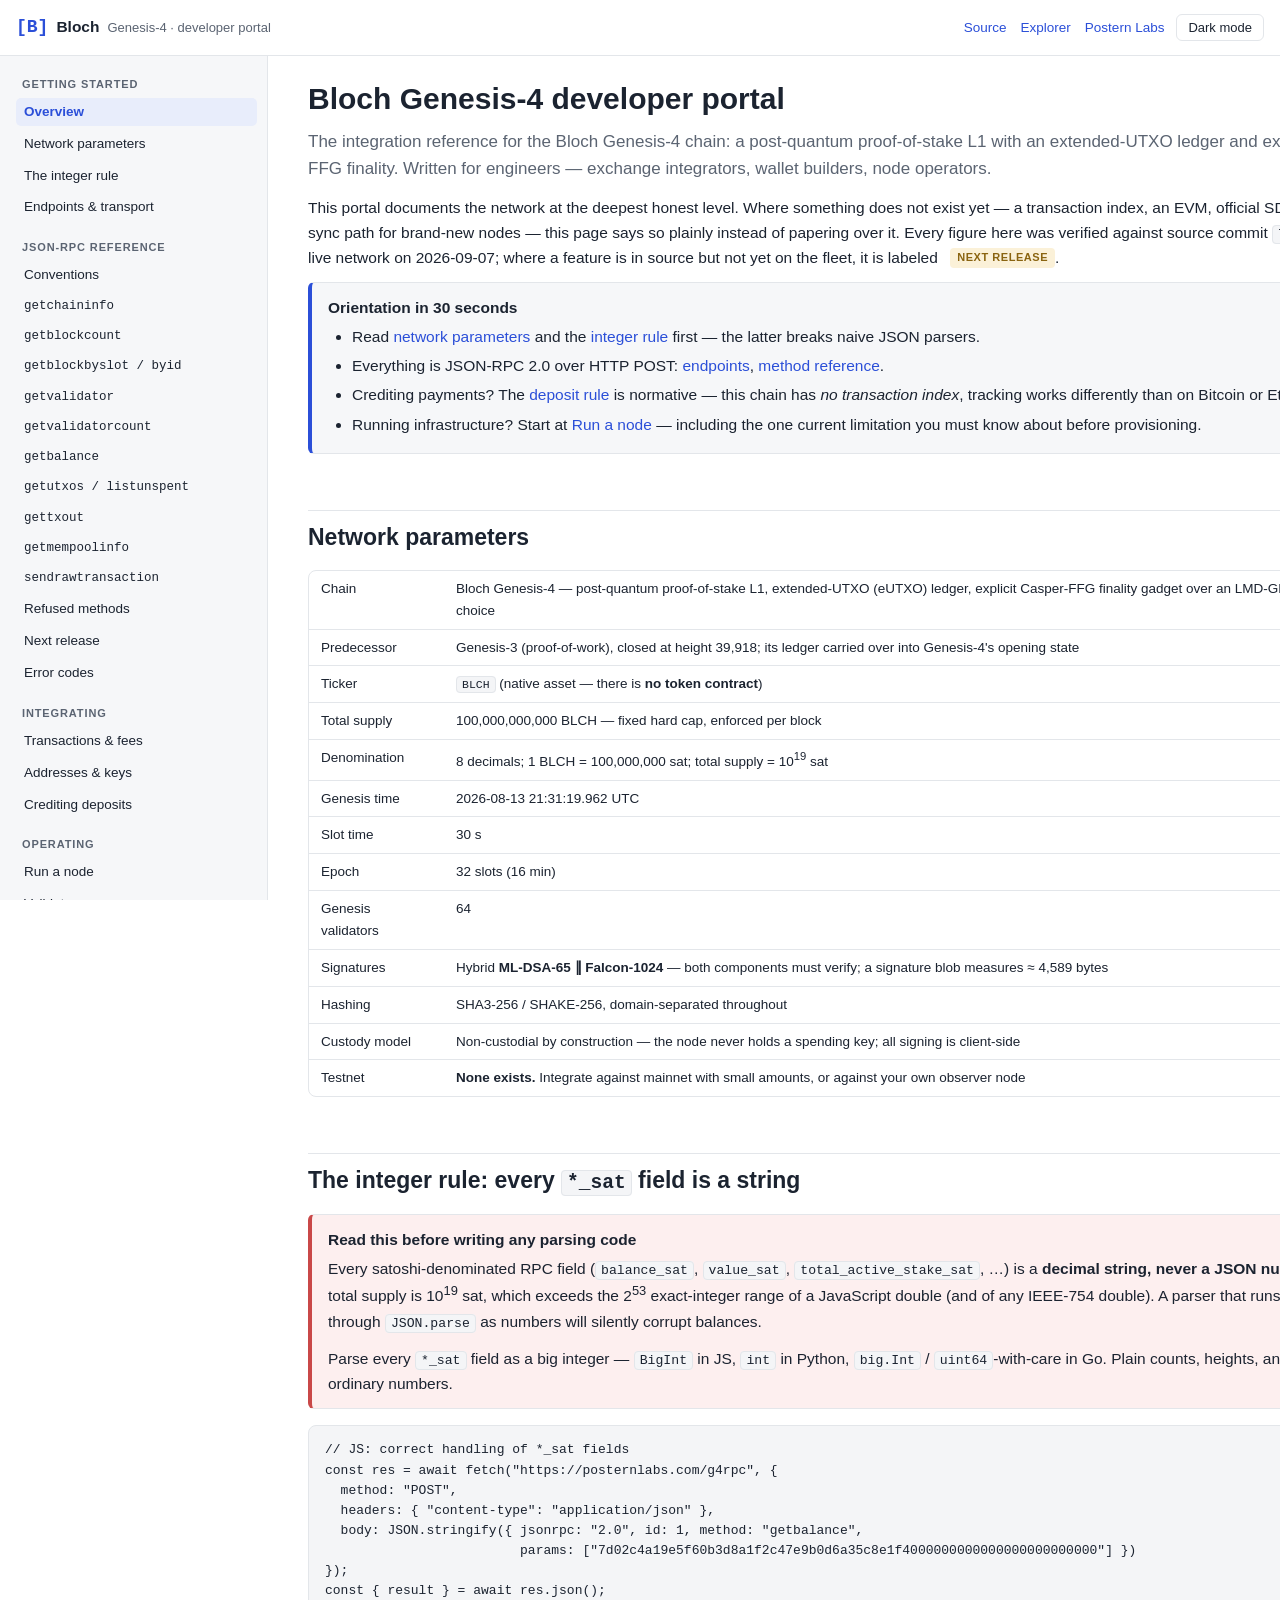
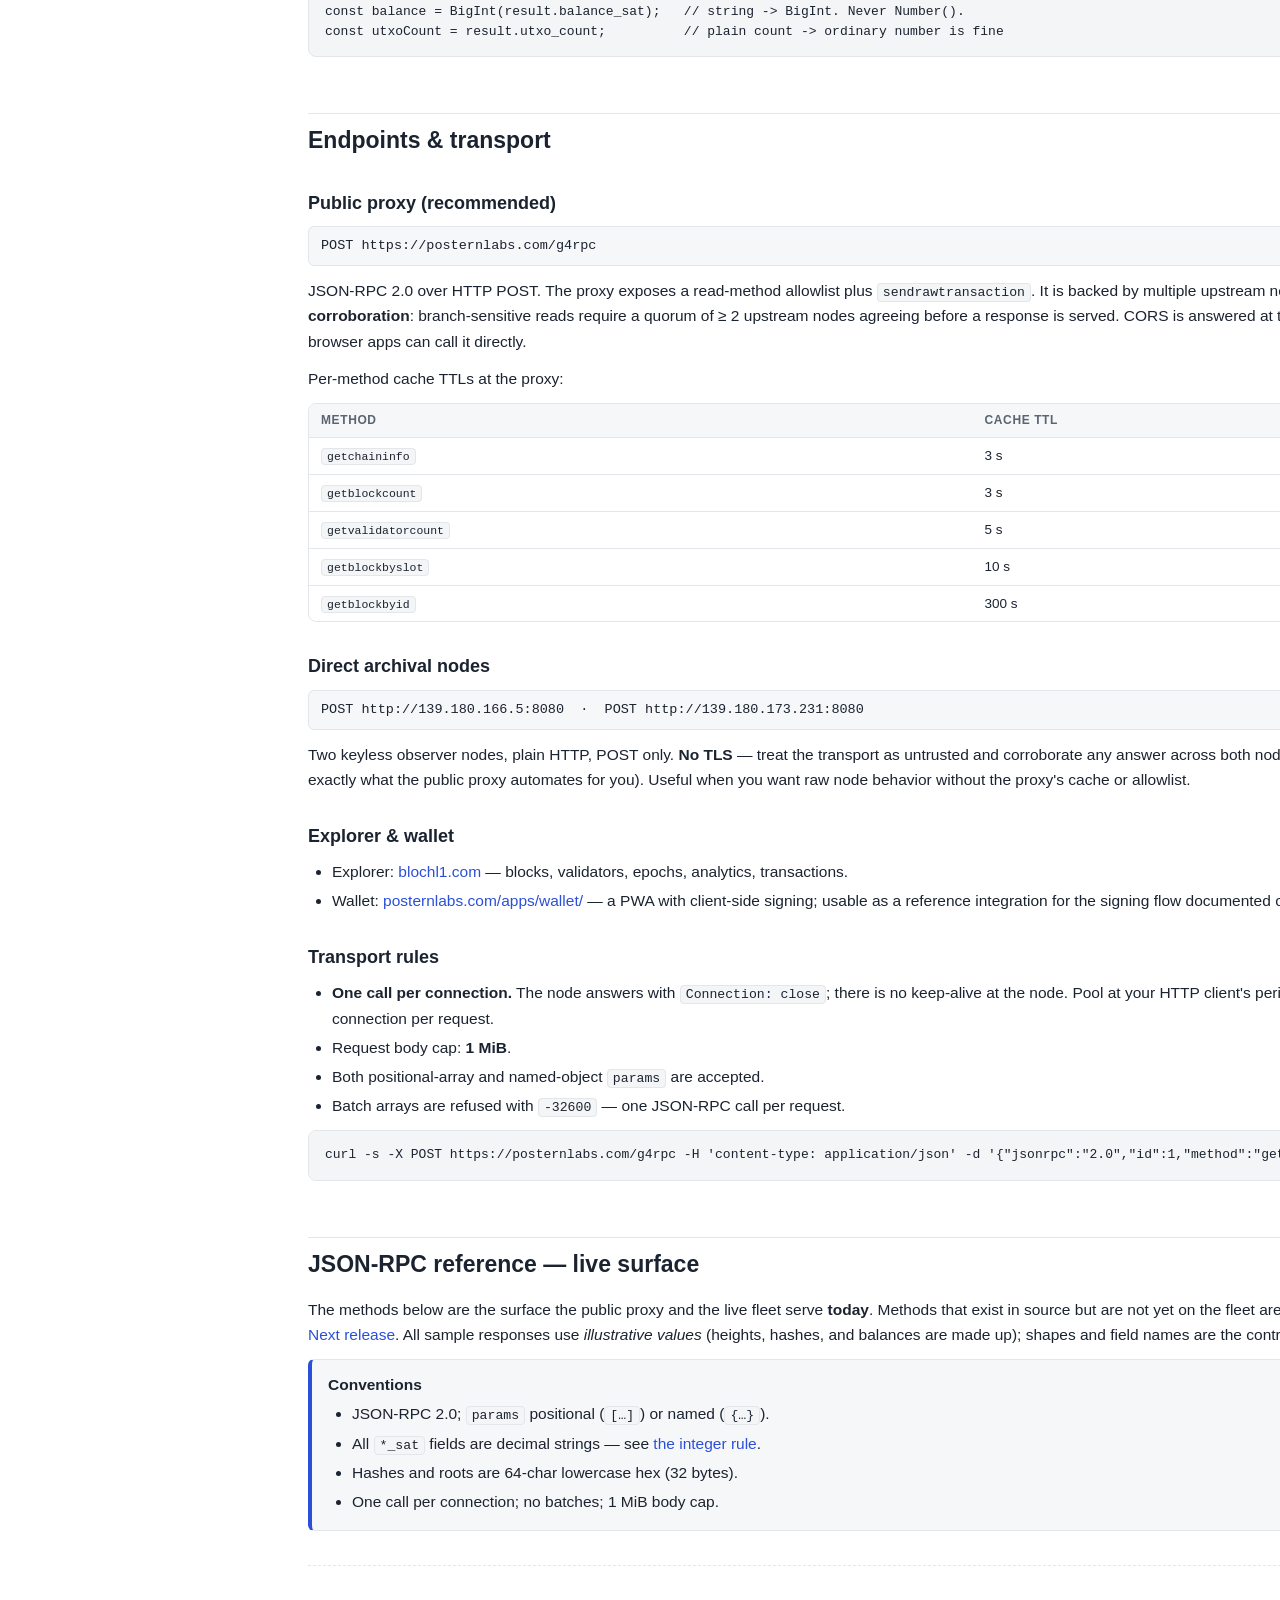
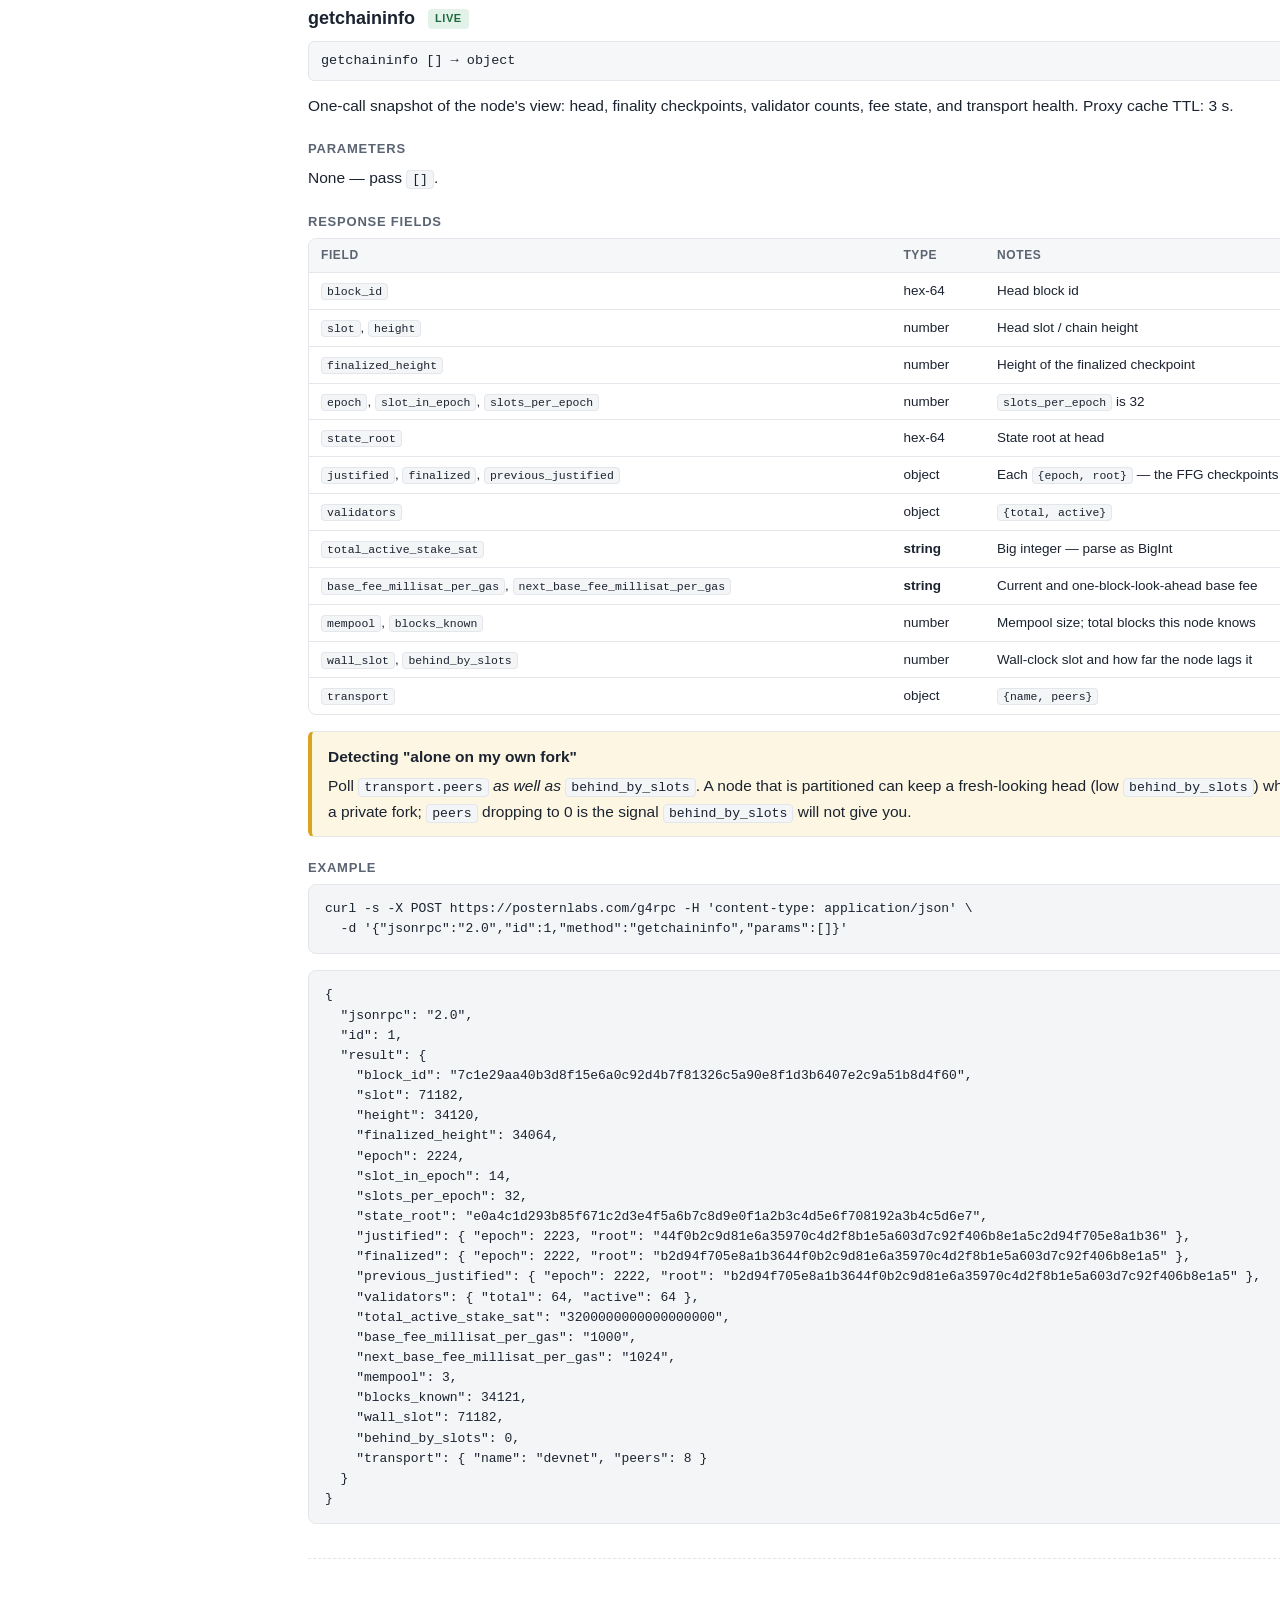
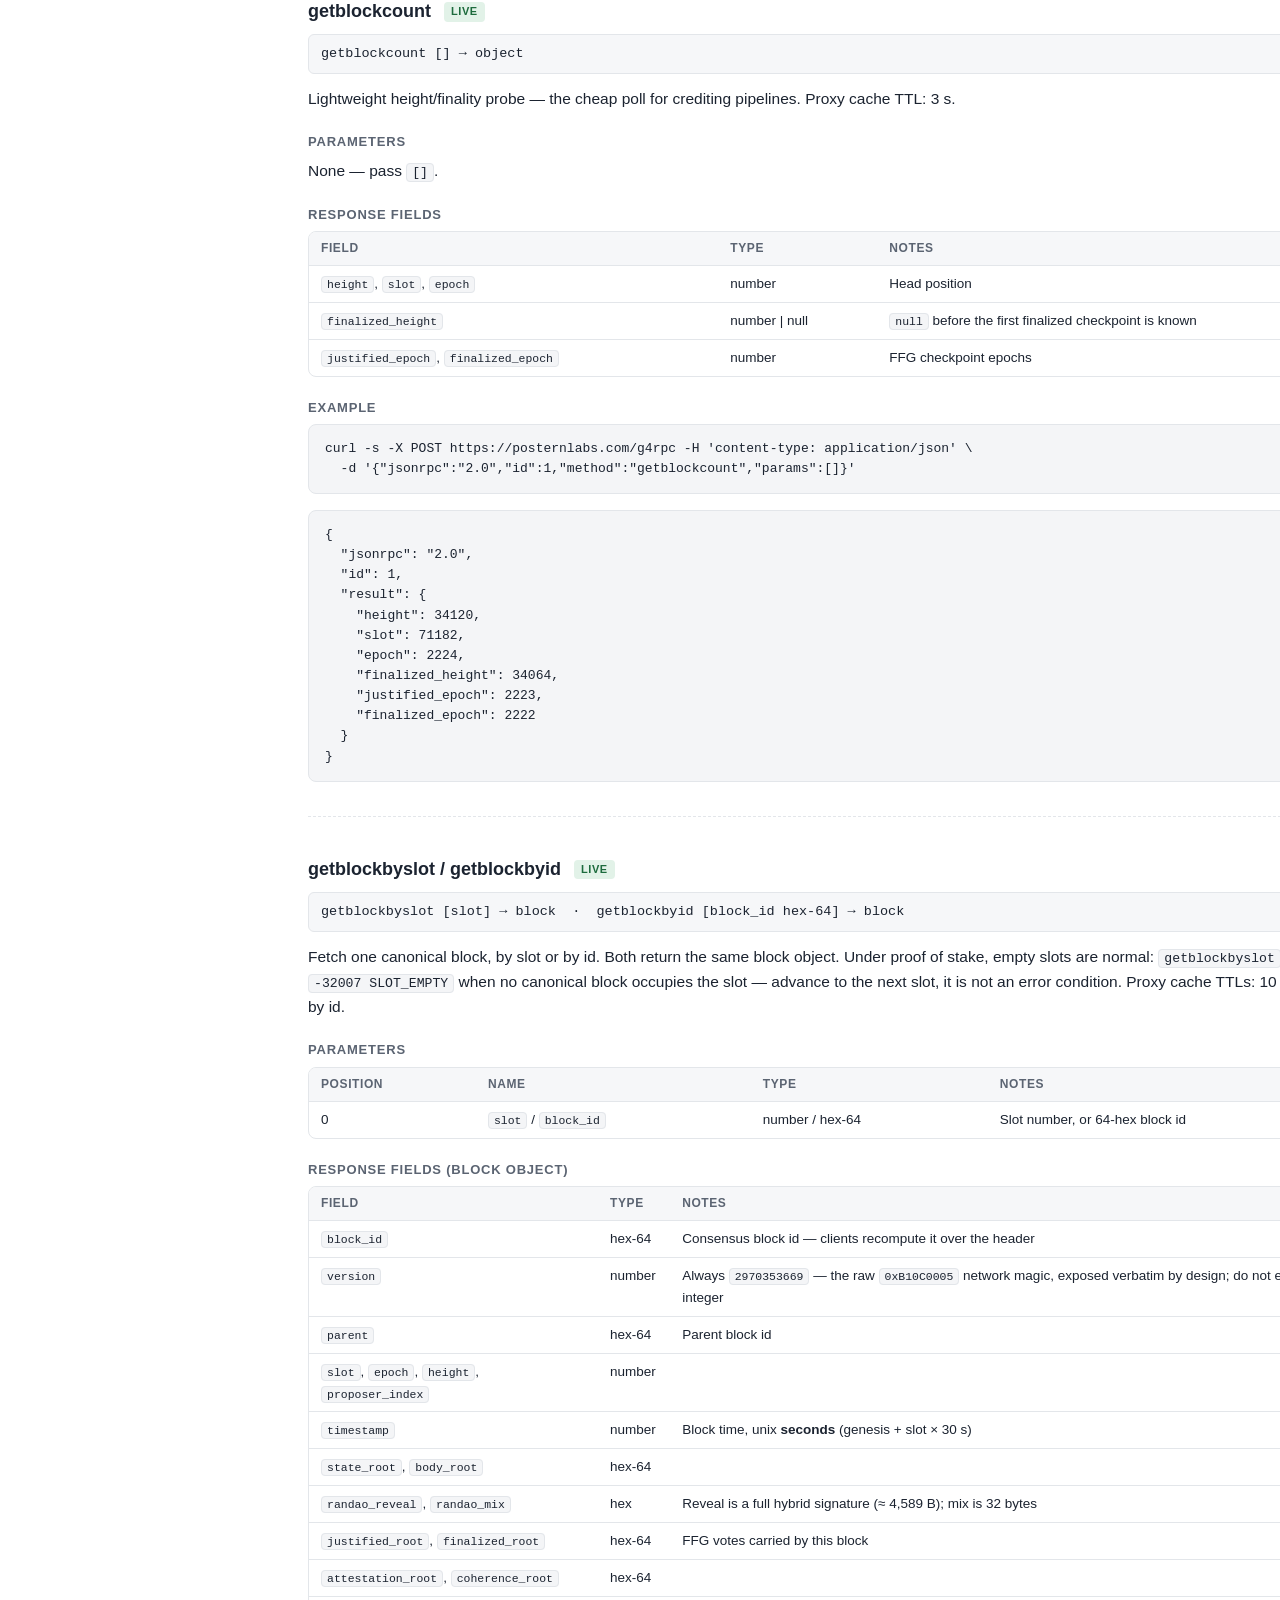
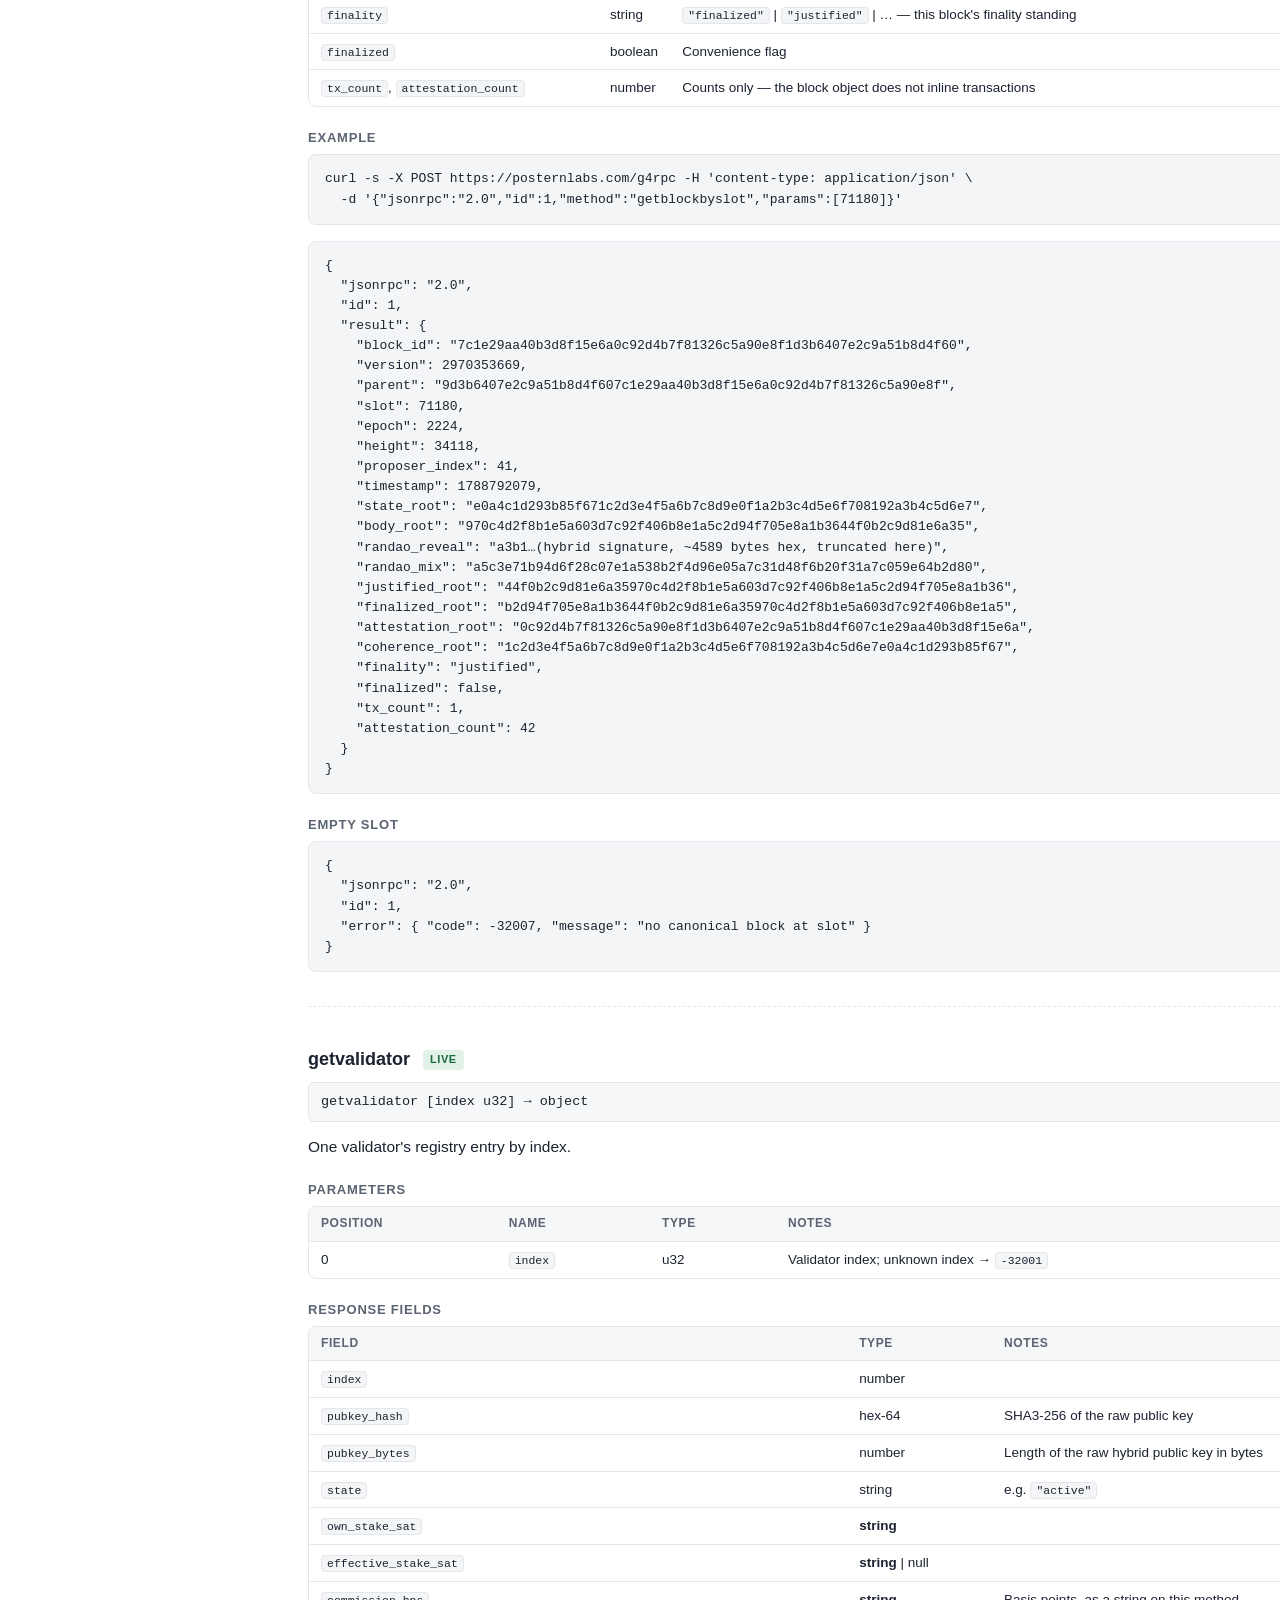
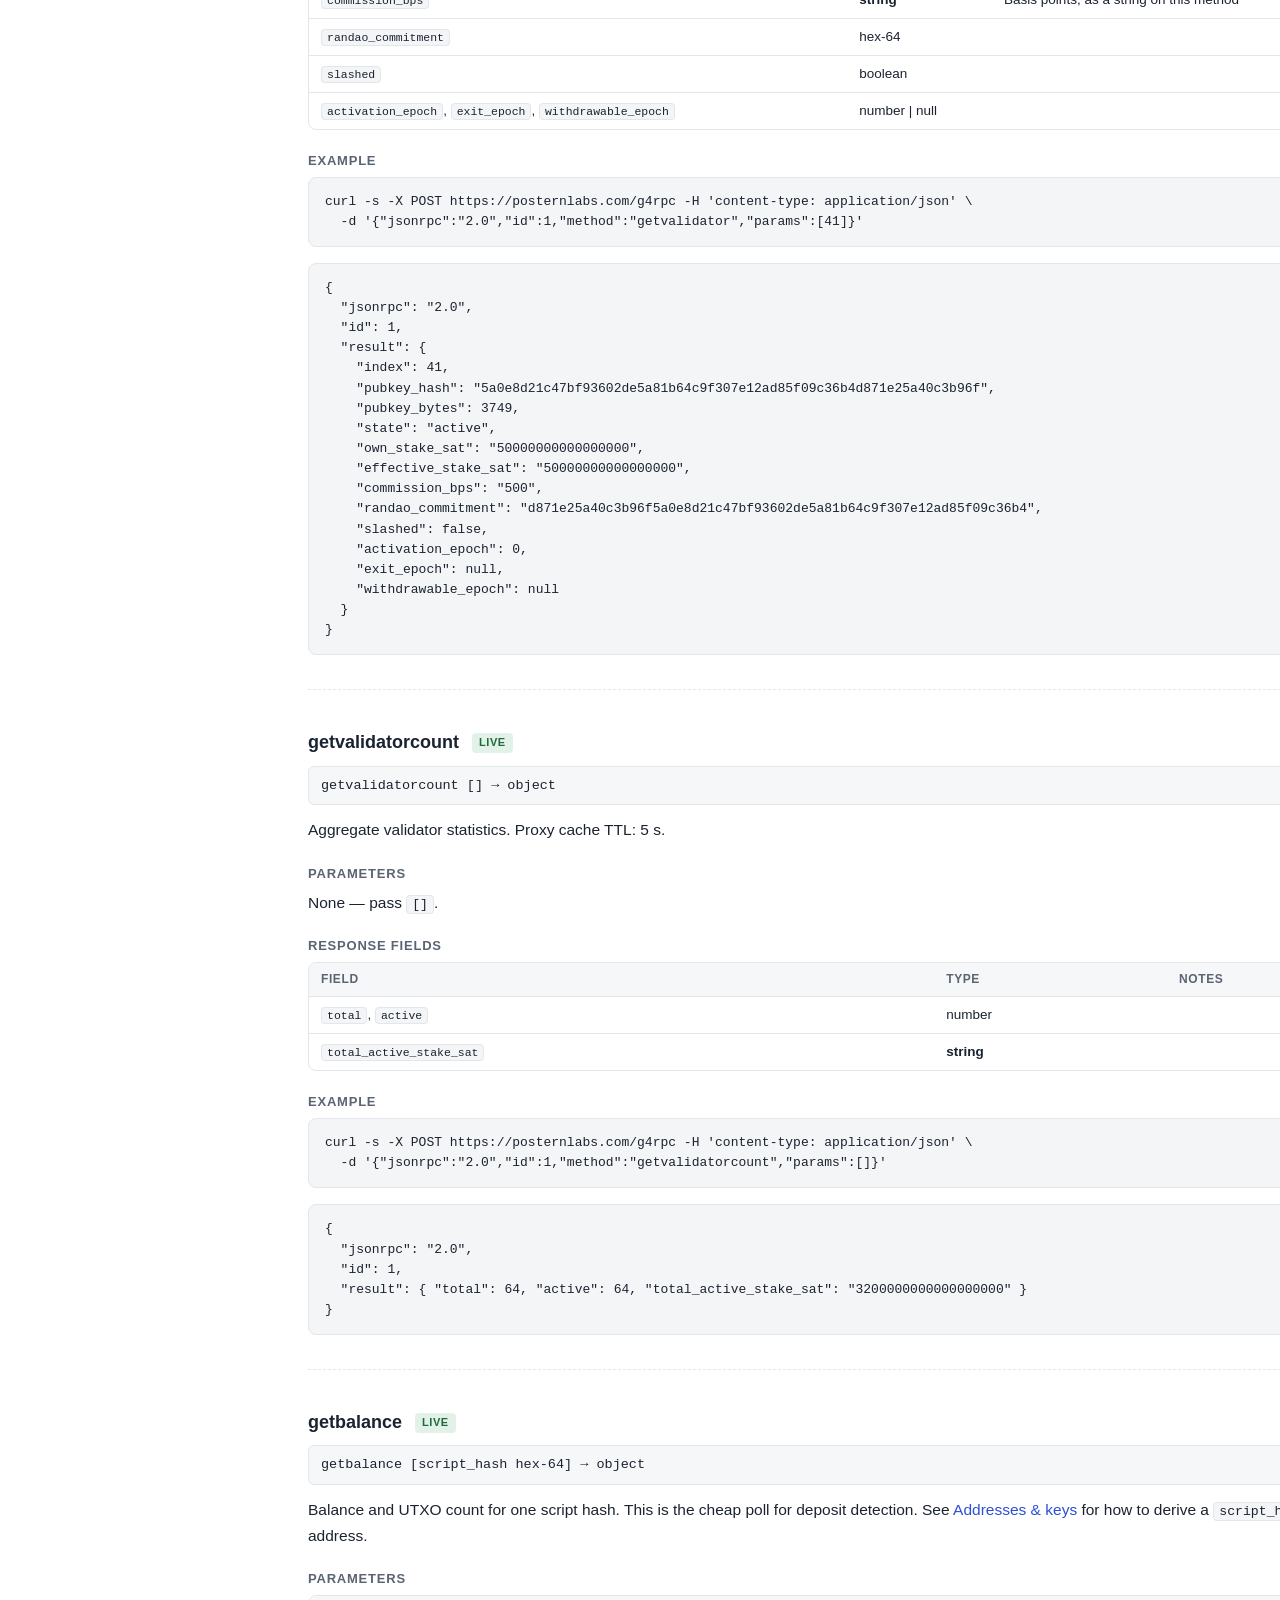
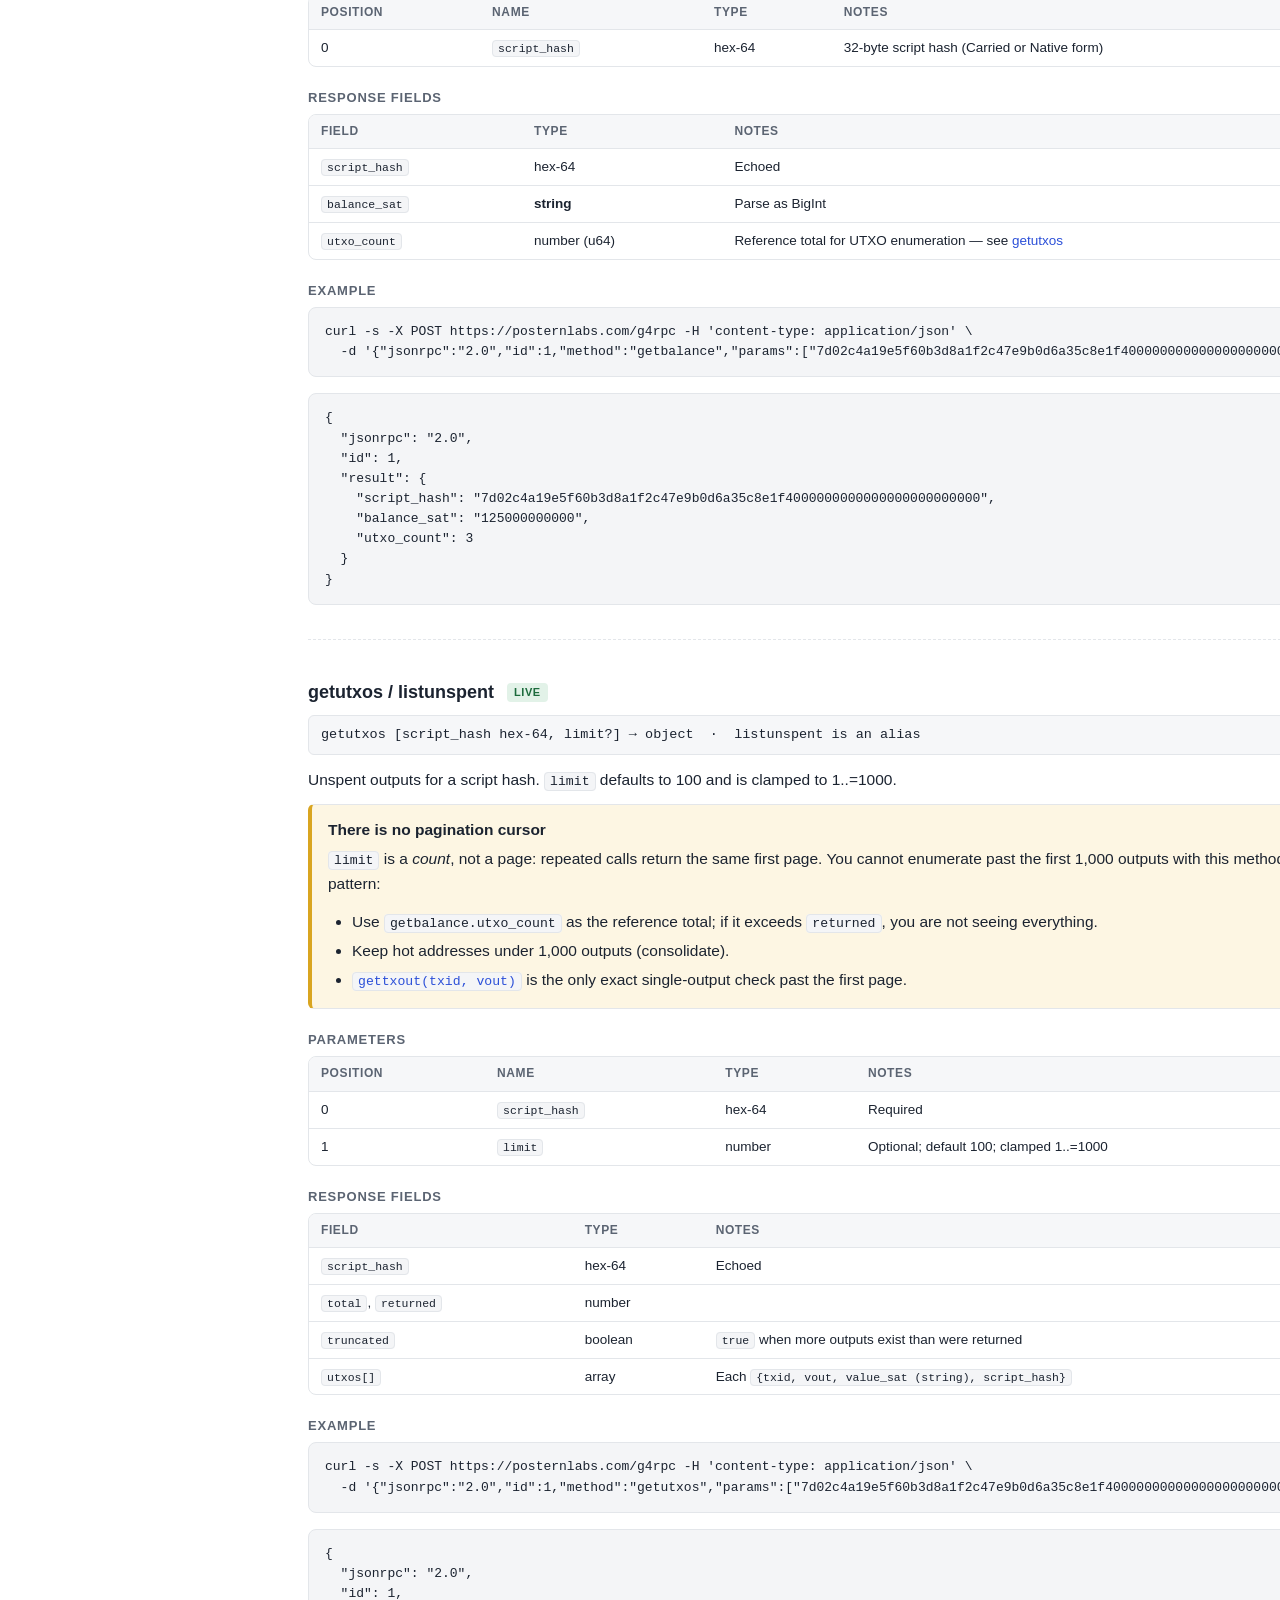
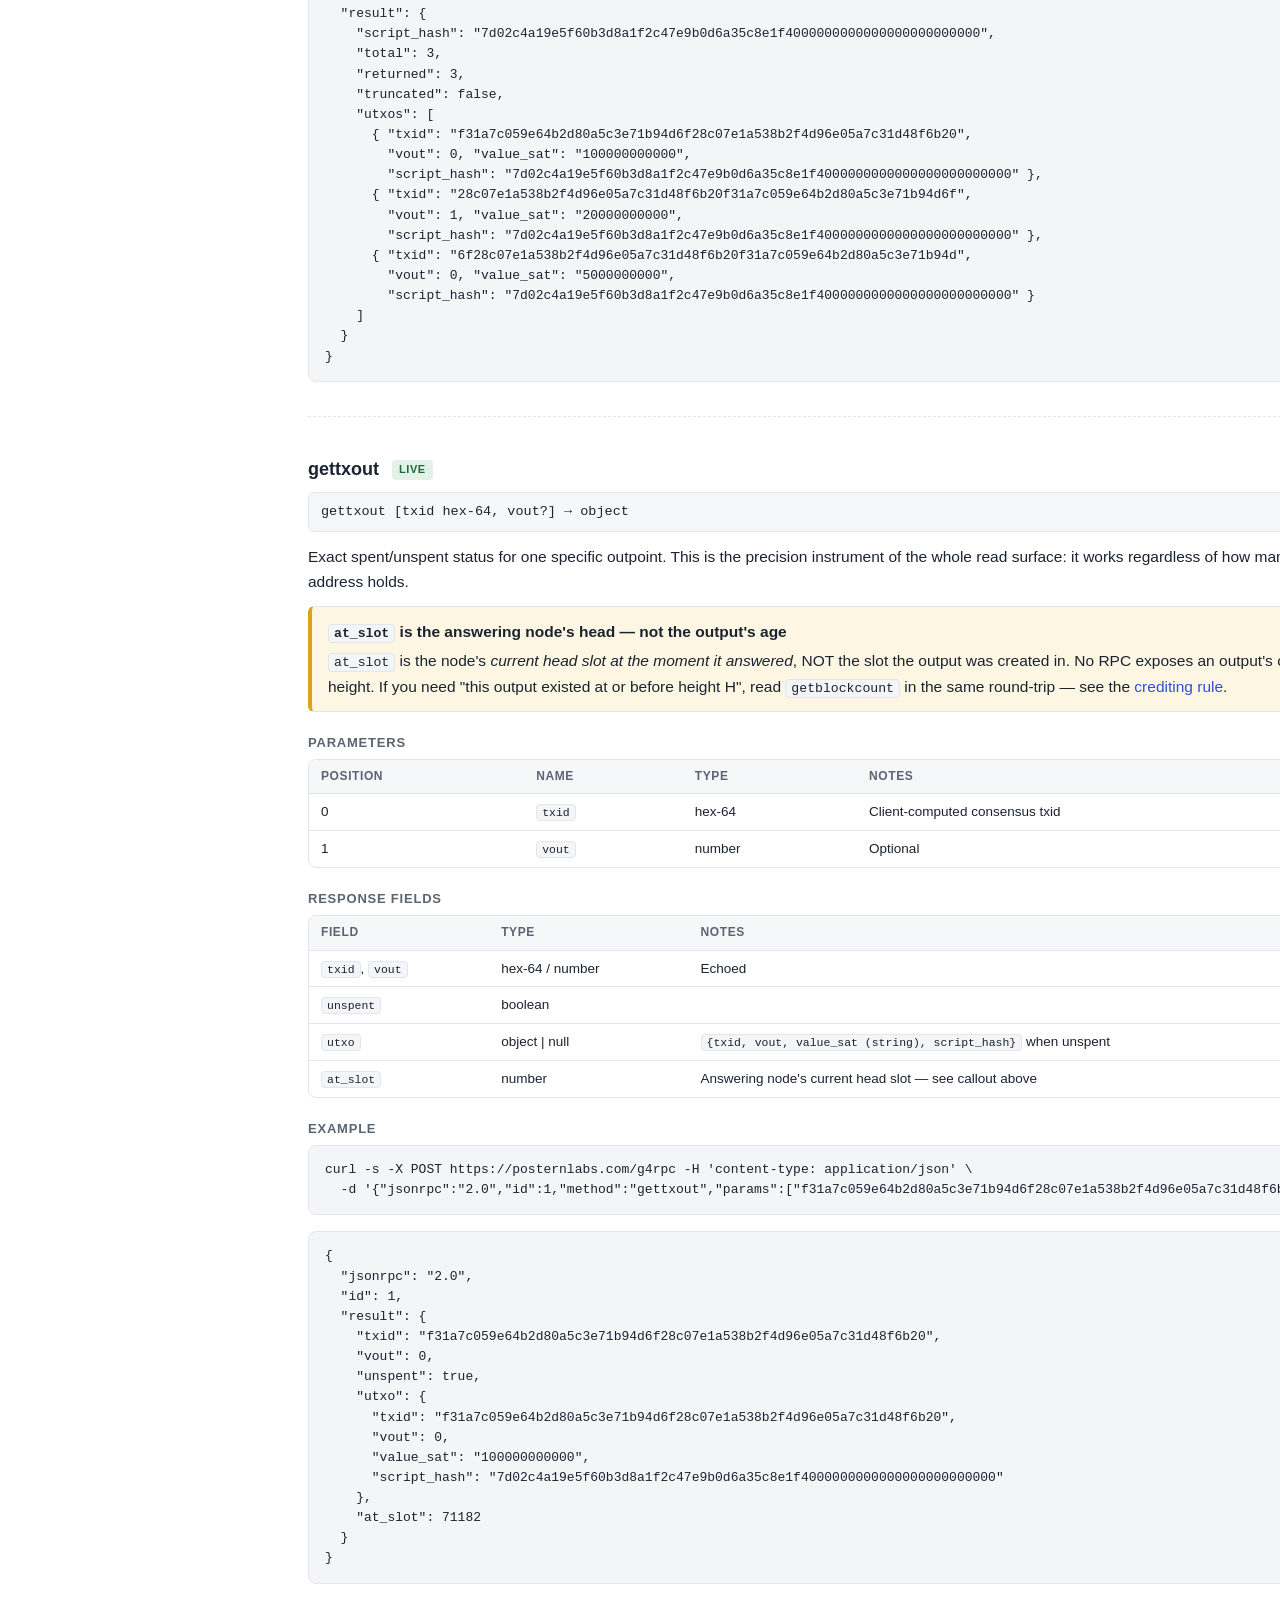
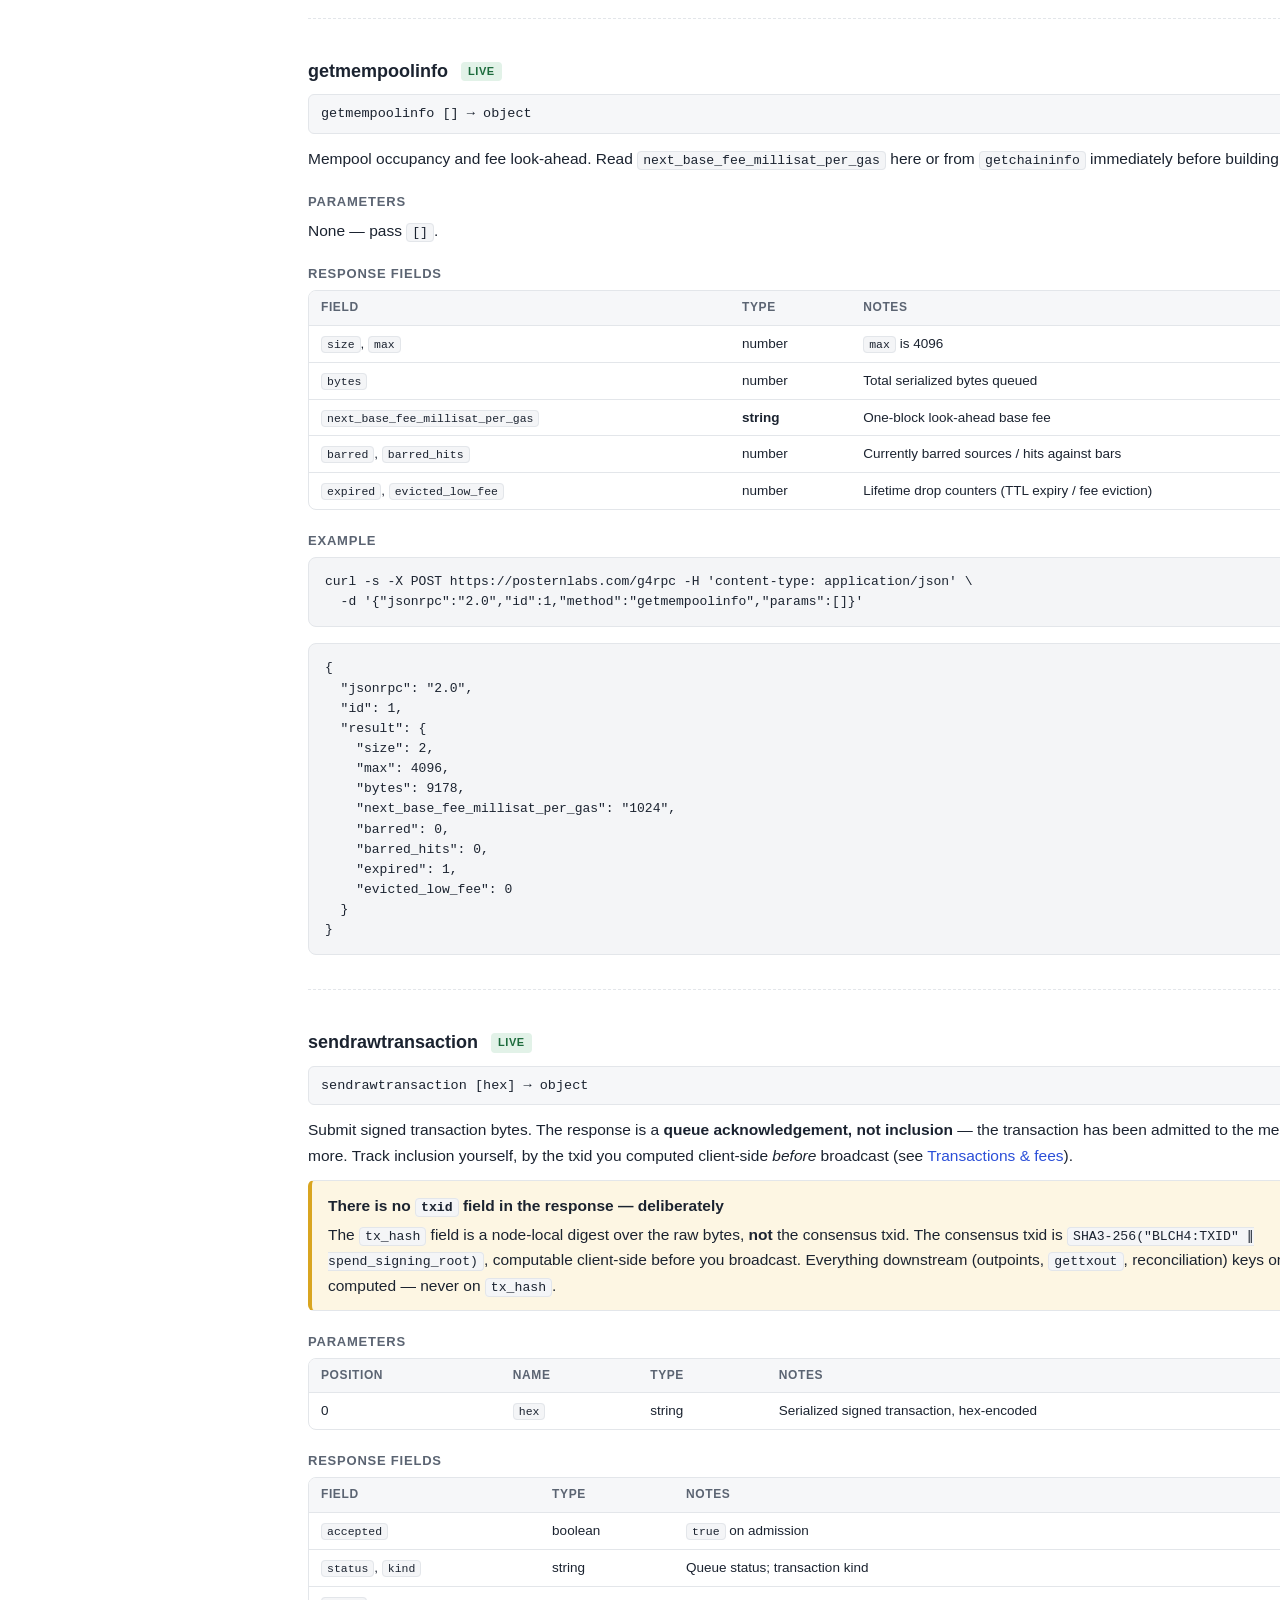
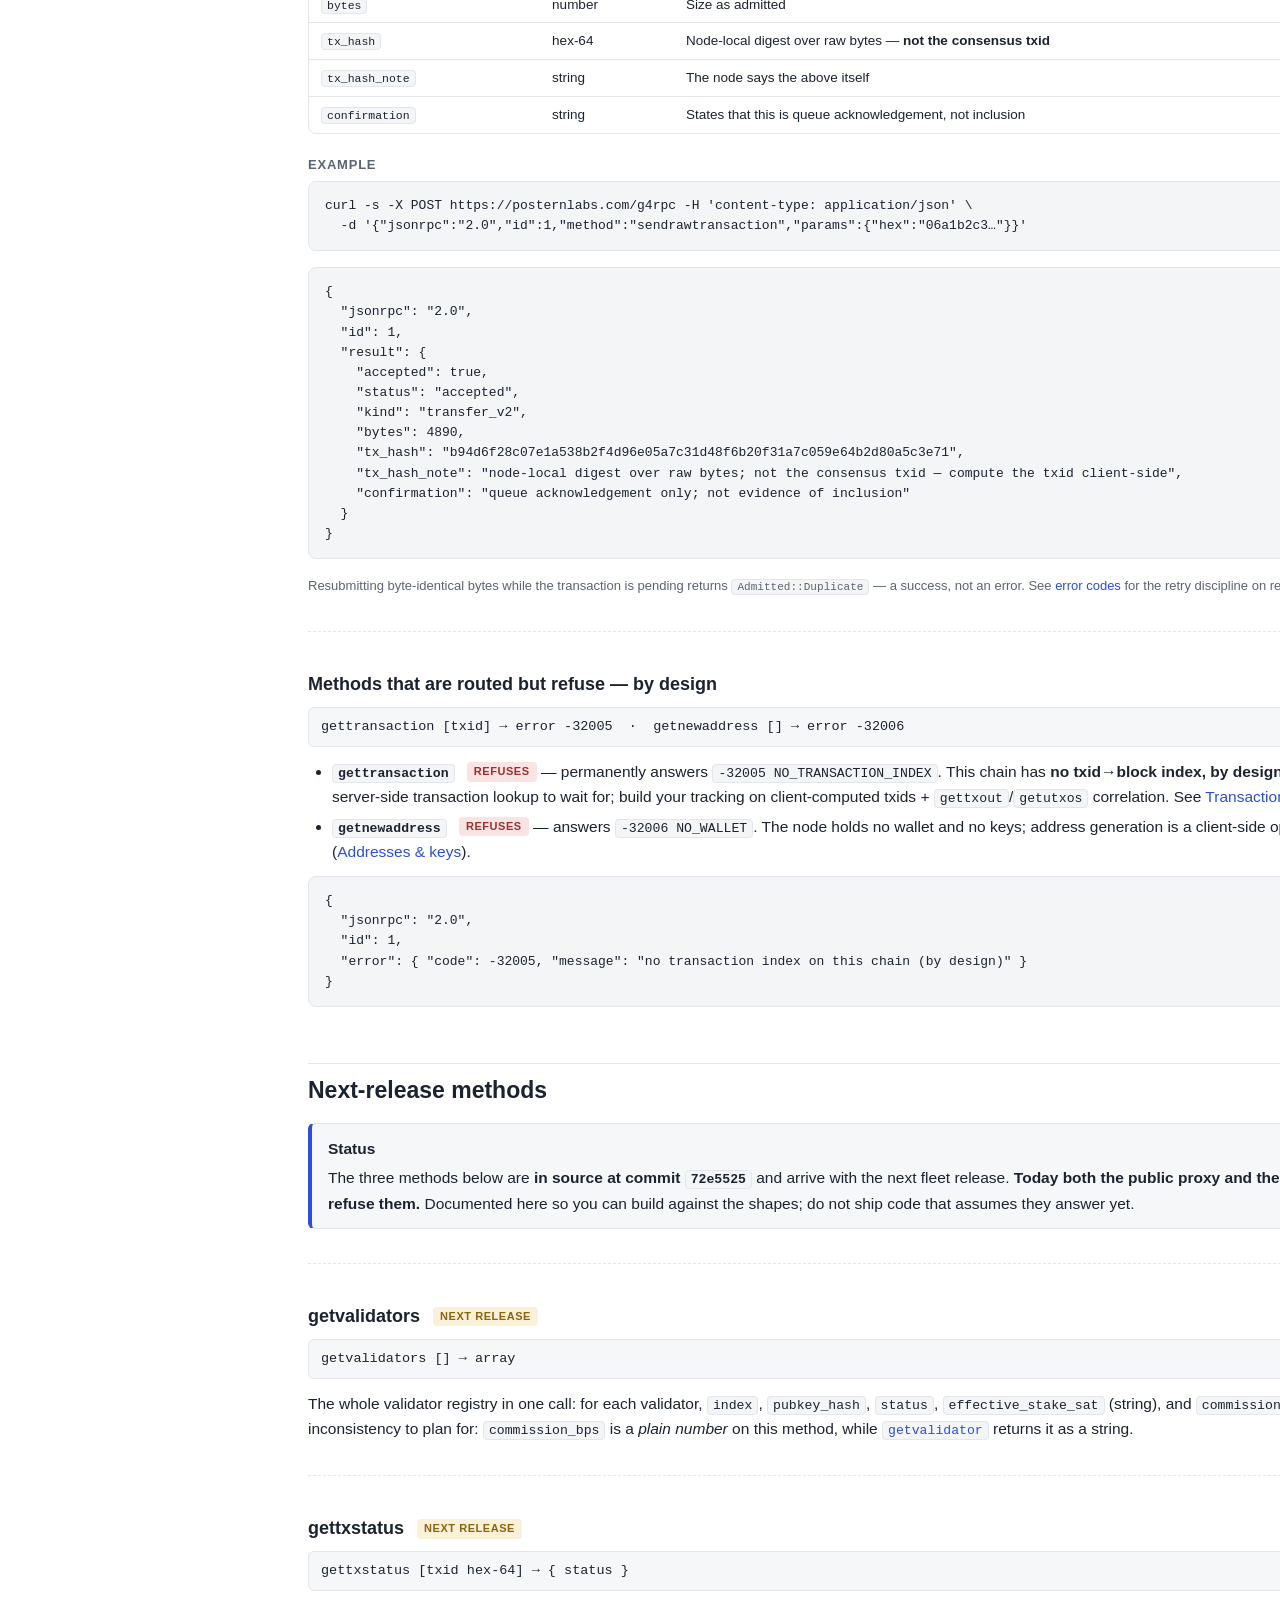
==== commit 659d8549: "Become a validator — funded PQ admission, the gates said honestly The full operator path from BLOCH-" ====
--- a/index.html
+++ b/index.html
@@ -68,6 +68,7 @@
   <h5>Operating</h5>
   <ul>
     <li><a href="#run-a-node">Run a node</a></li>
+    <li><a href="/validators">Validators</a></li>
     <li><a href="#sdks">SDKs &amp; tooling</a></li>
   </ul>
   <h5>Project status</h5>
--- a/styles.css
+++ b/styles.css
@@ -337,3 +337,13 @@
 @media (max-width: 520px) {
   .brand .sub { display: none; }
 }
+
+blockquote {
+  margin: 8px 0 10px;
+  padding: 6px 14px;
+  border-left: 3px solid var(--warn-border);
+  background: var(--bg-alt);
+  border-radius: 0 6px 6px 0;
+  color: var(--text);
+  font-style: italic;
+}
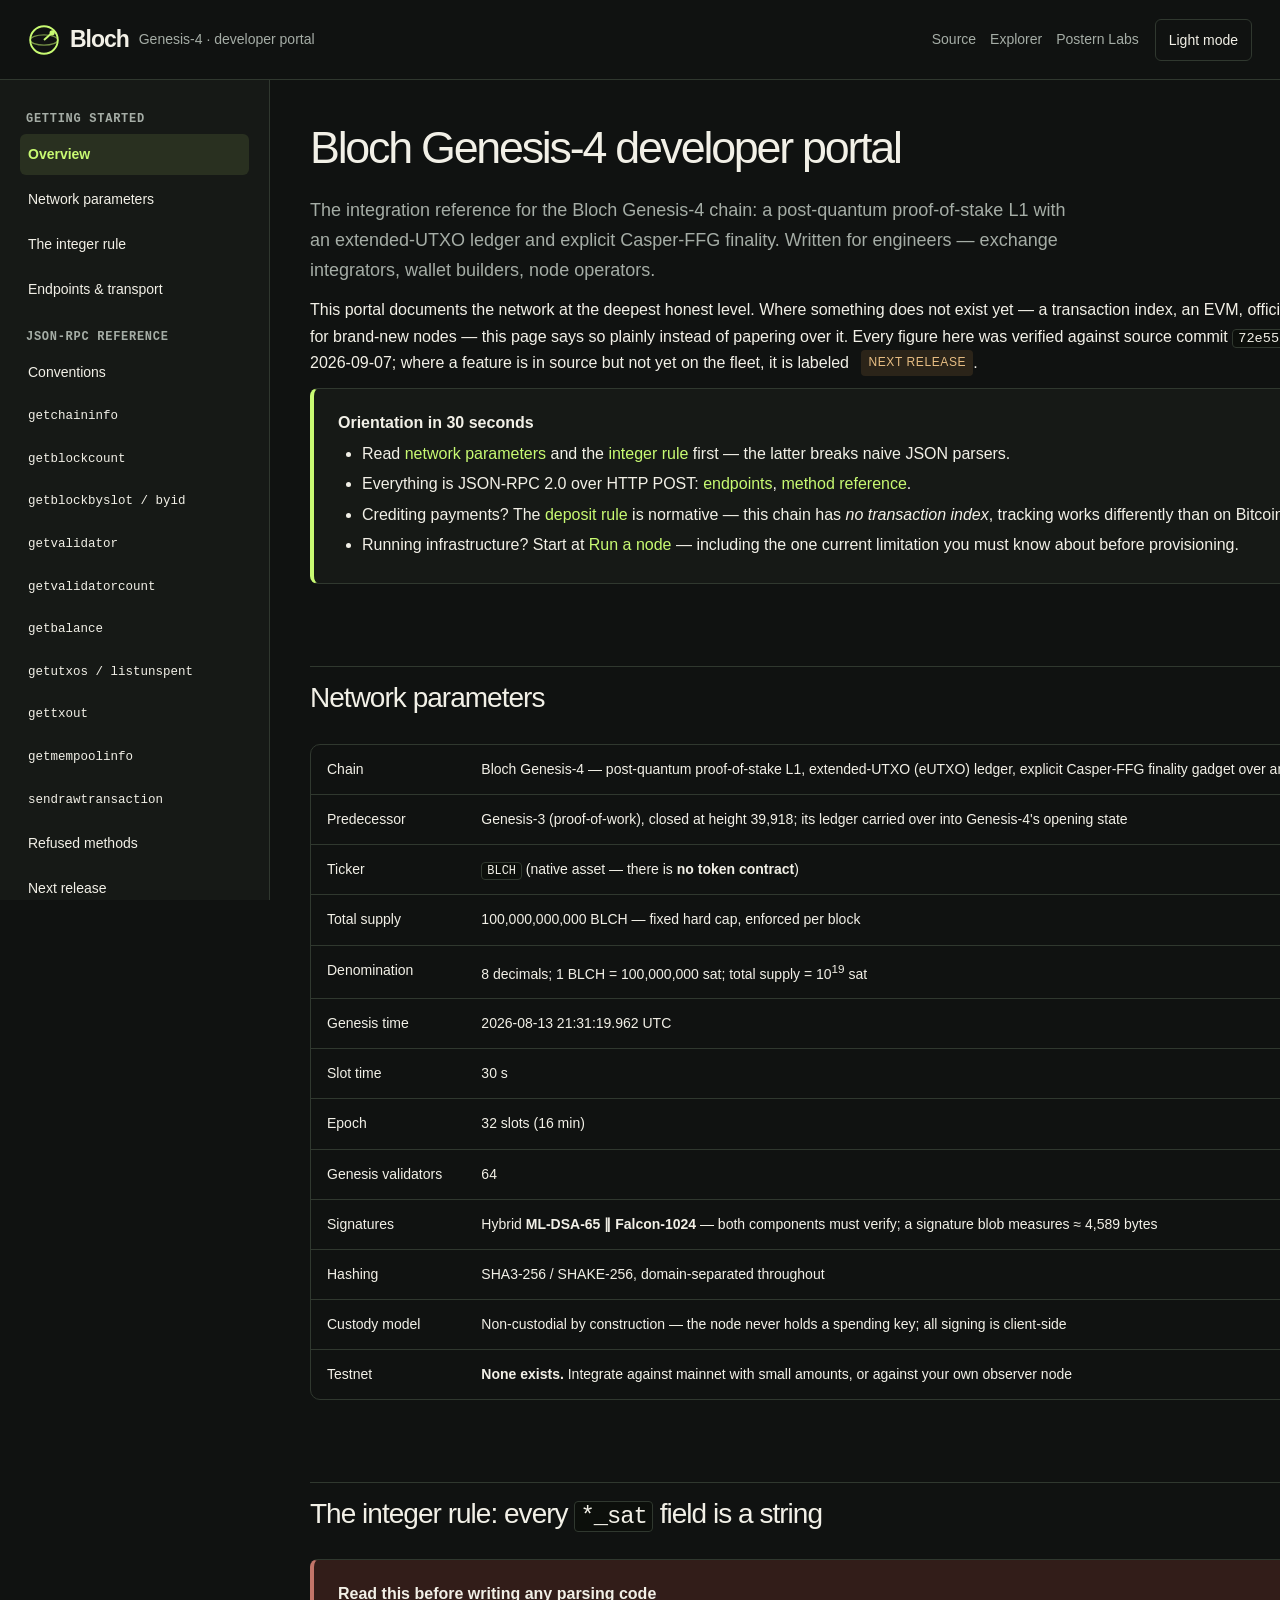
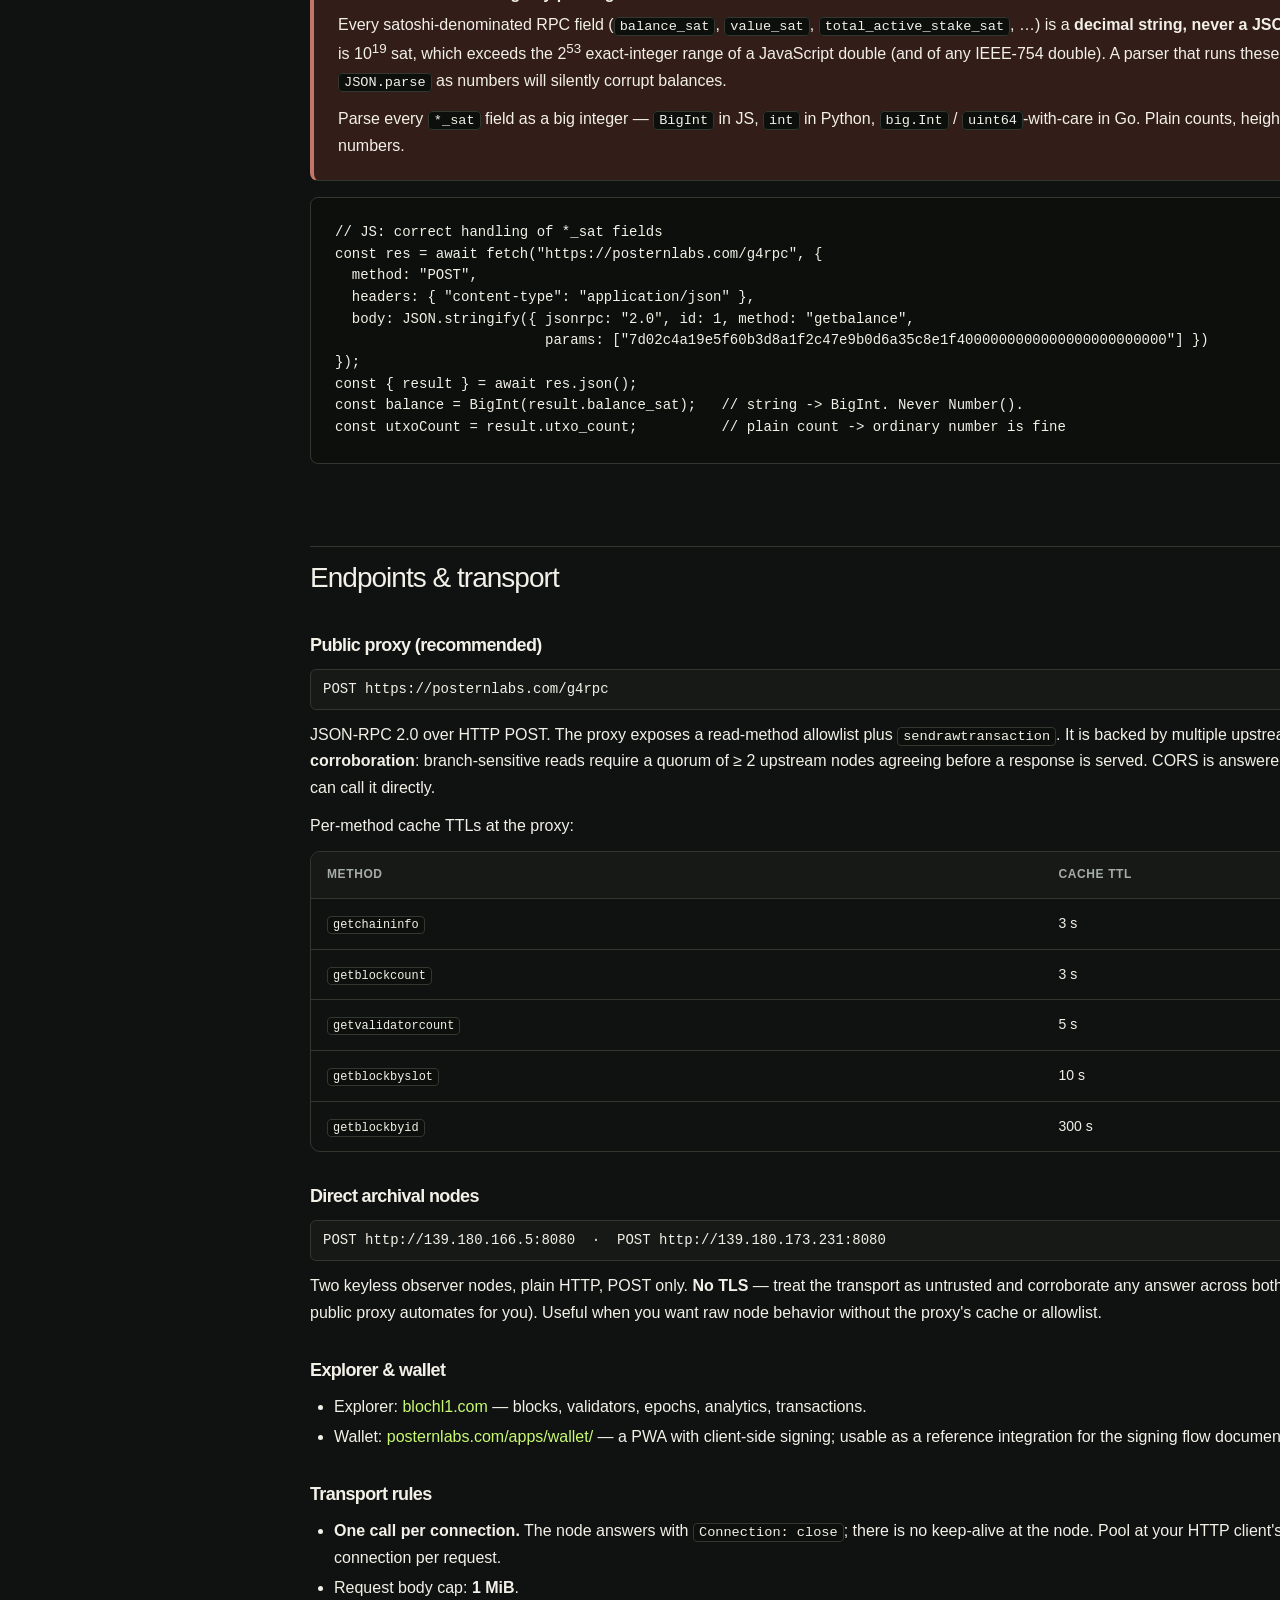
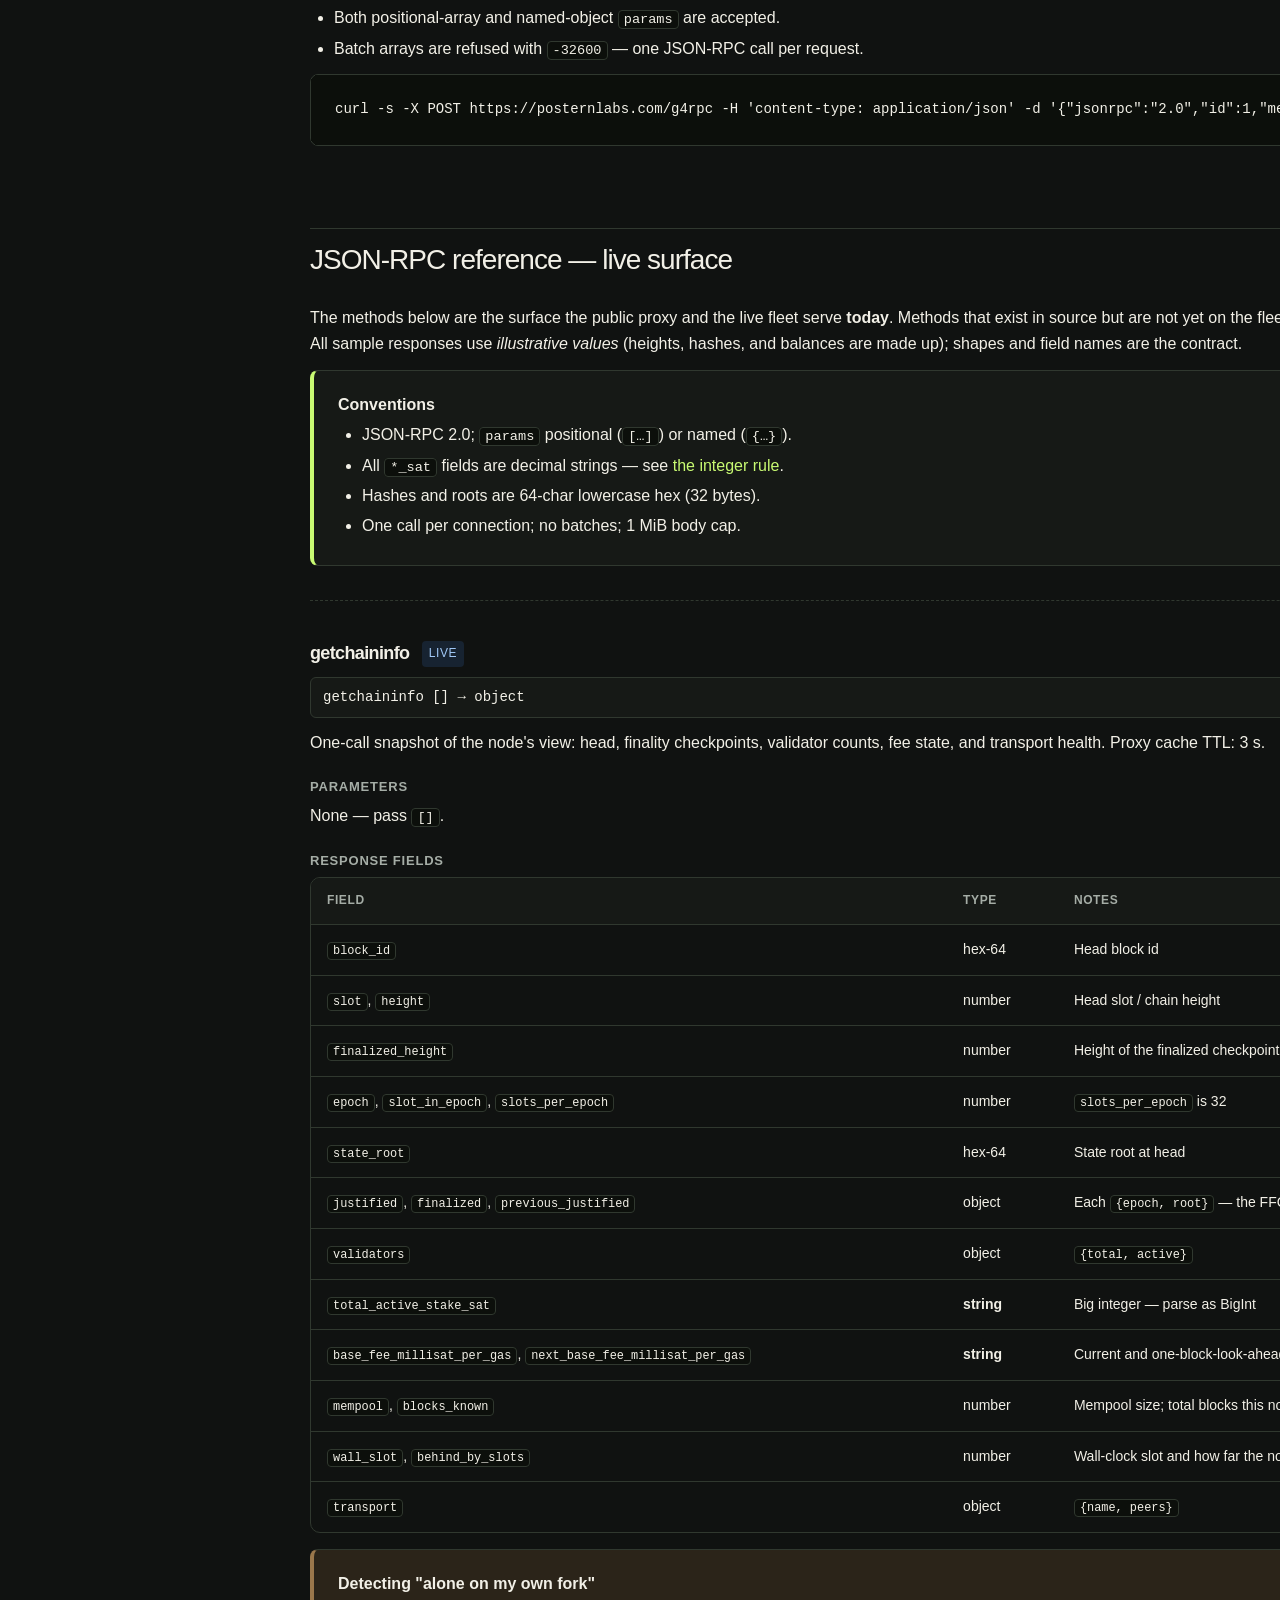
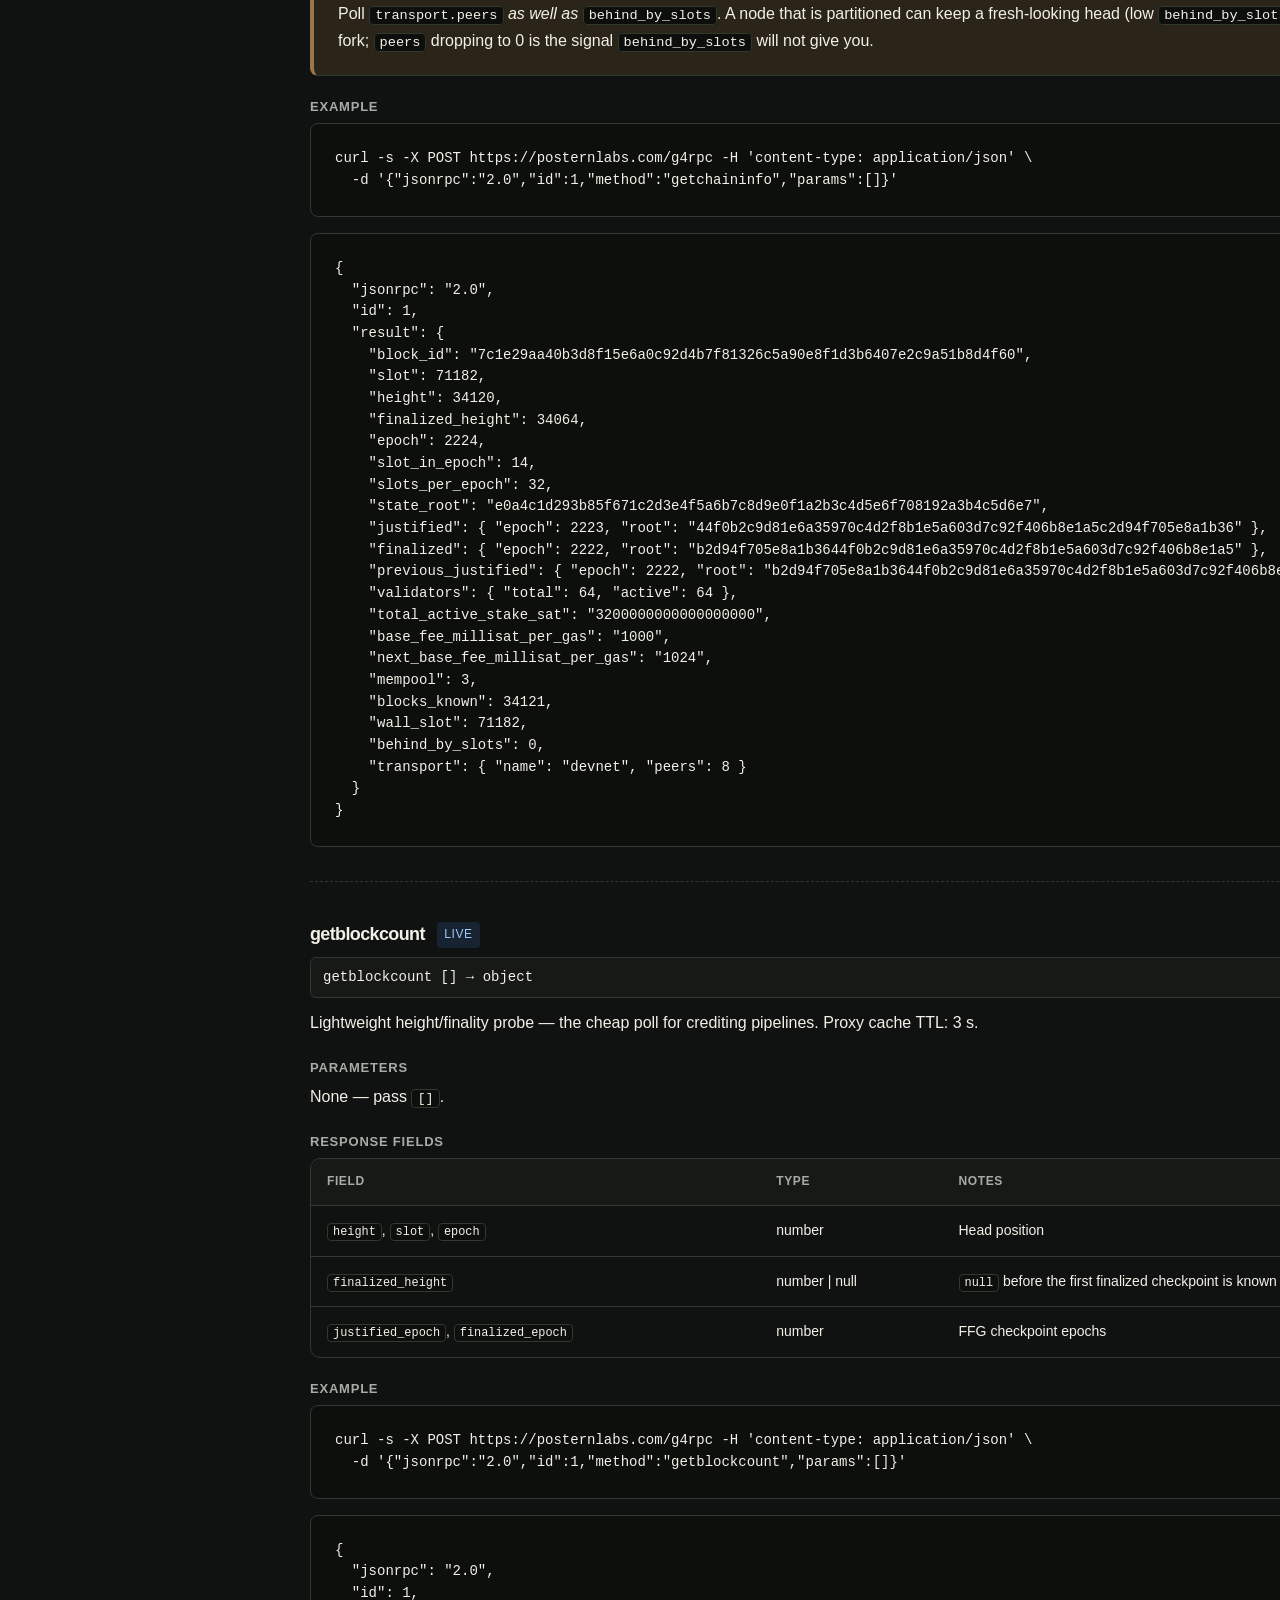
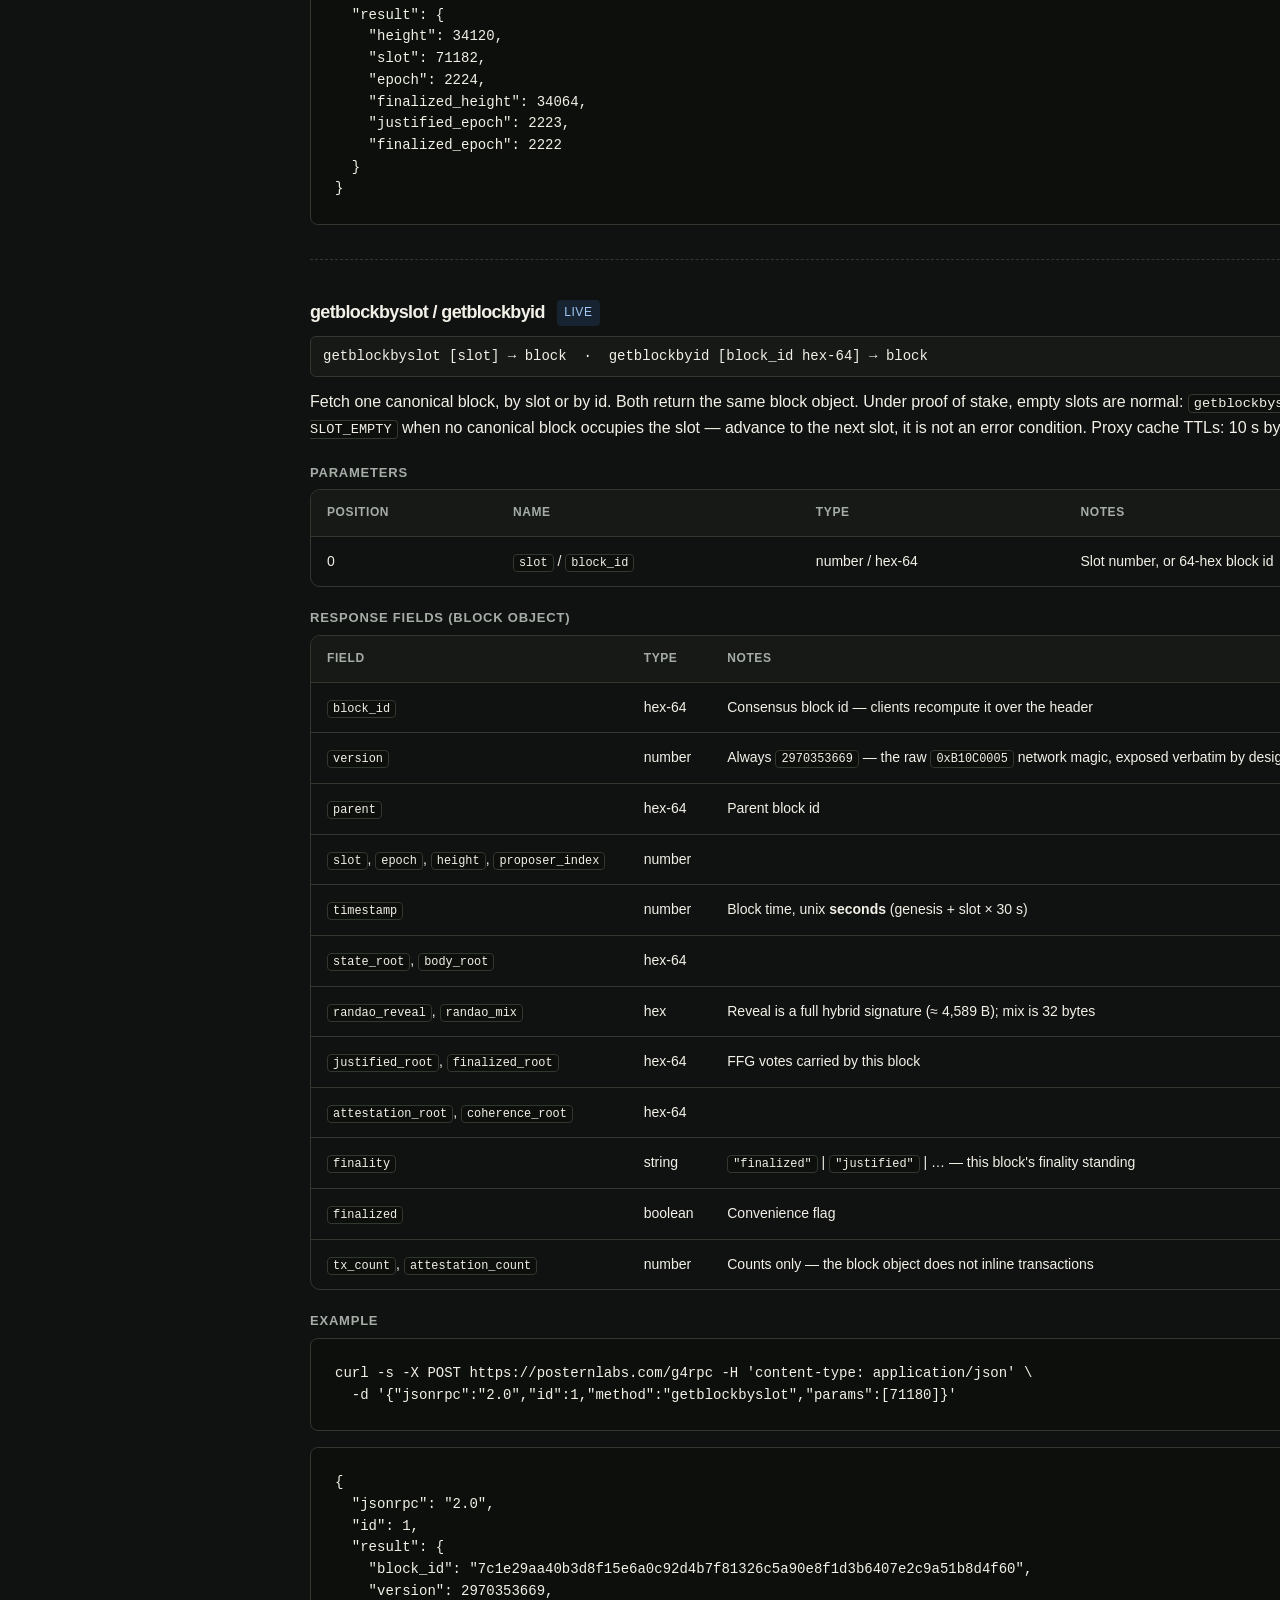
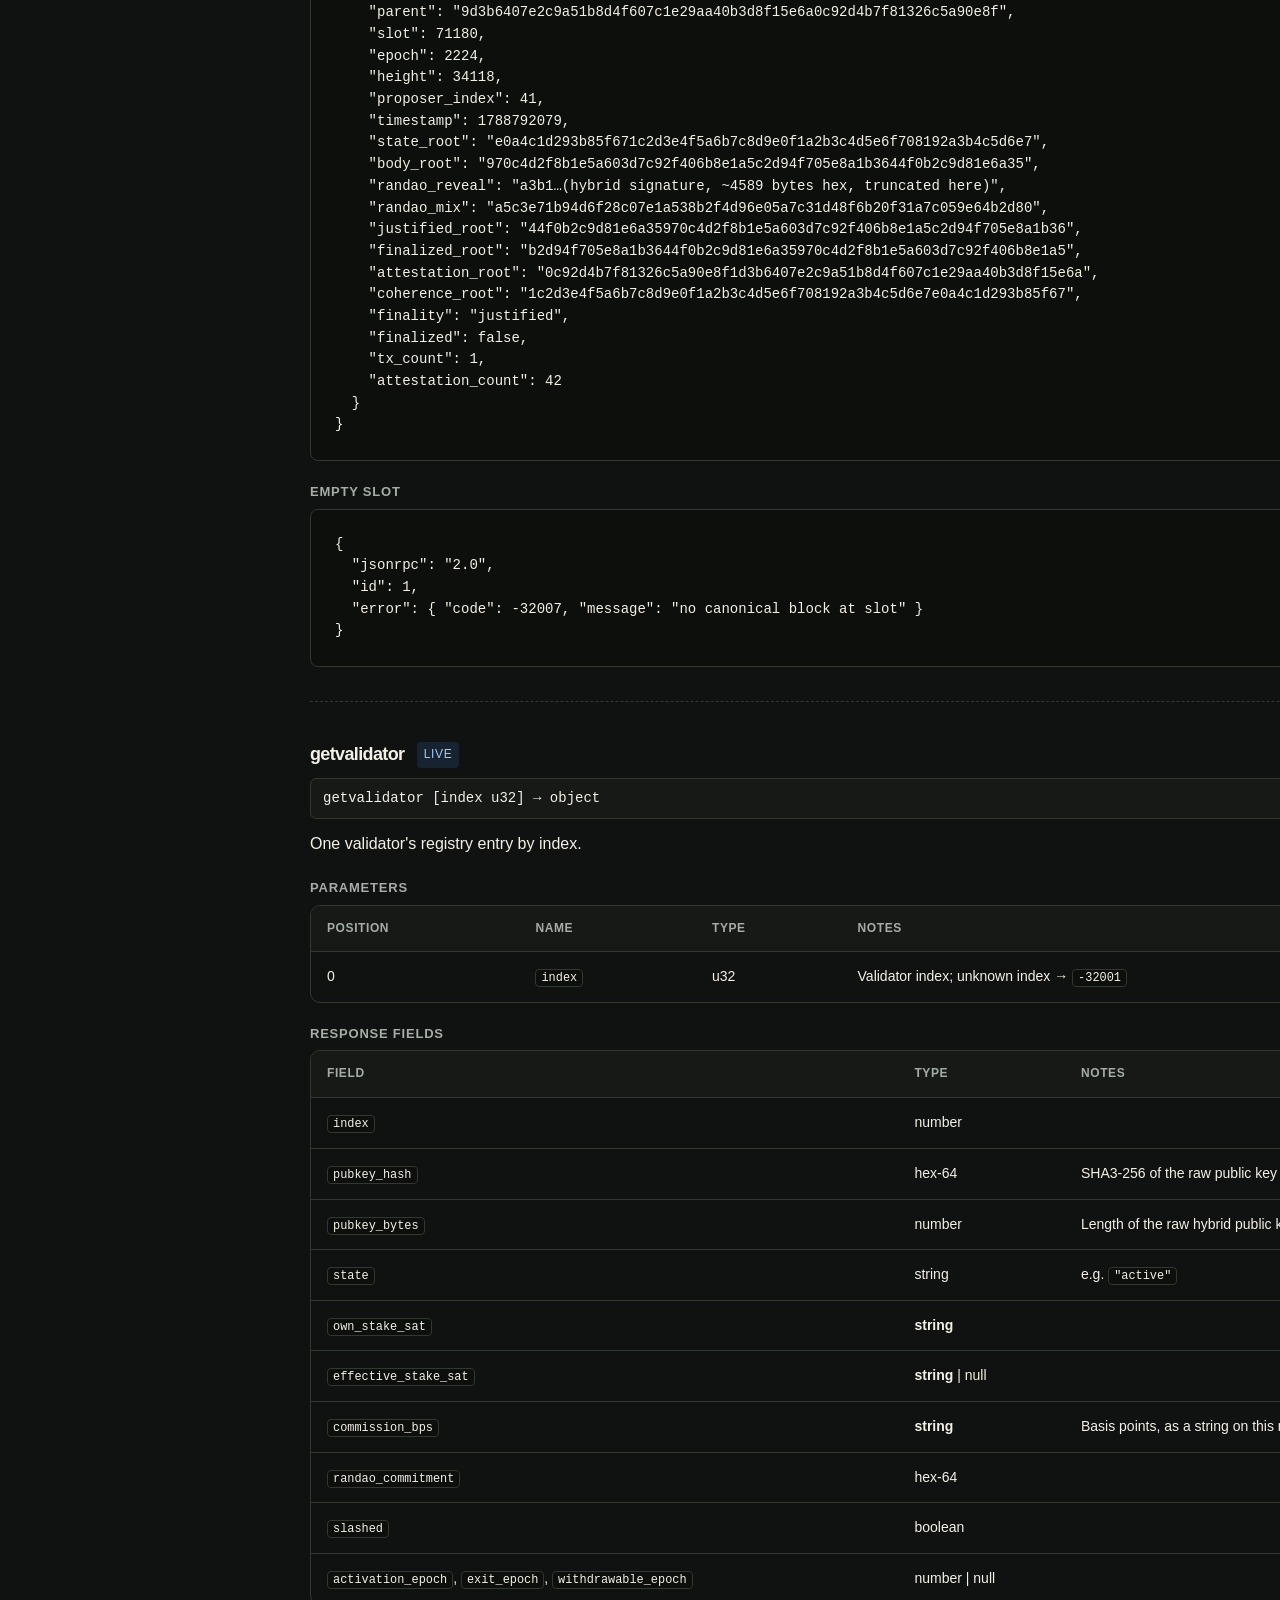
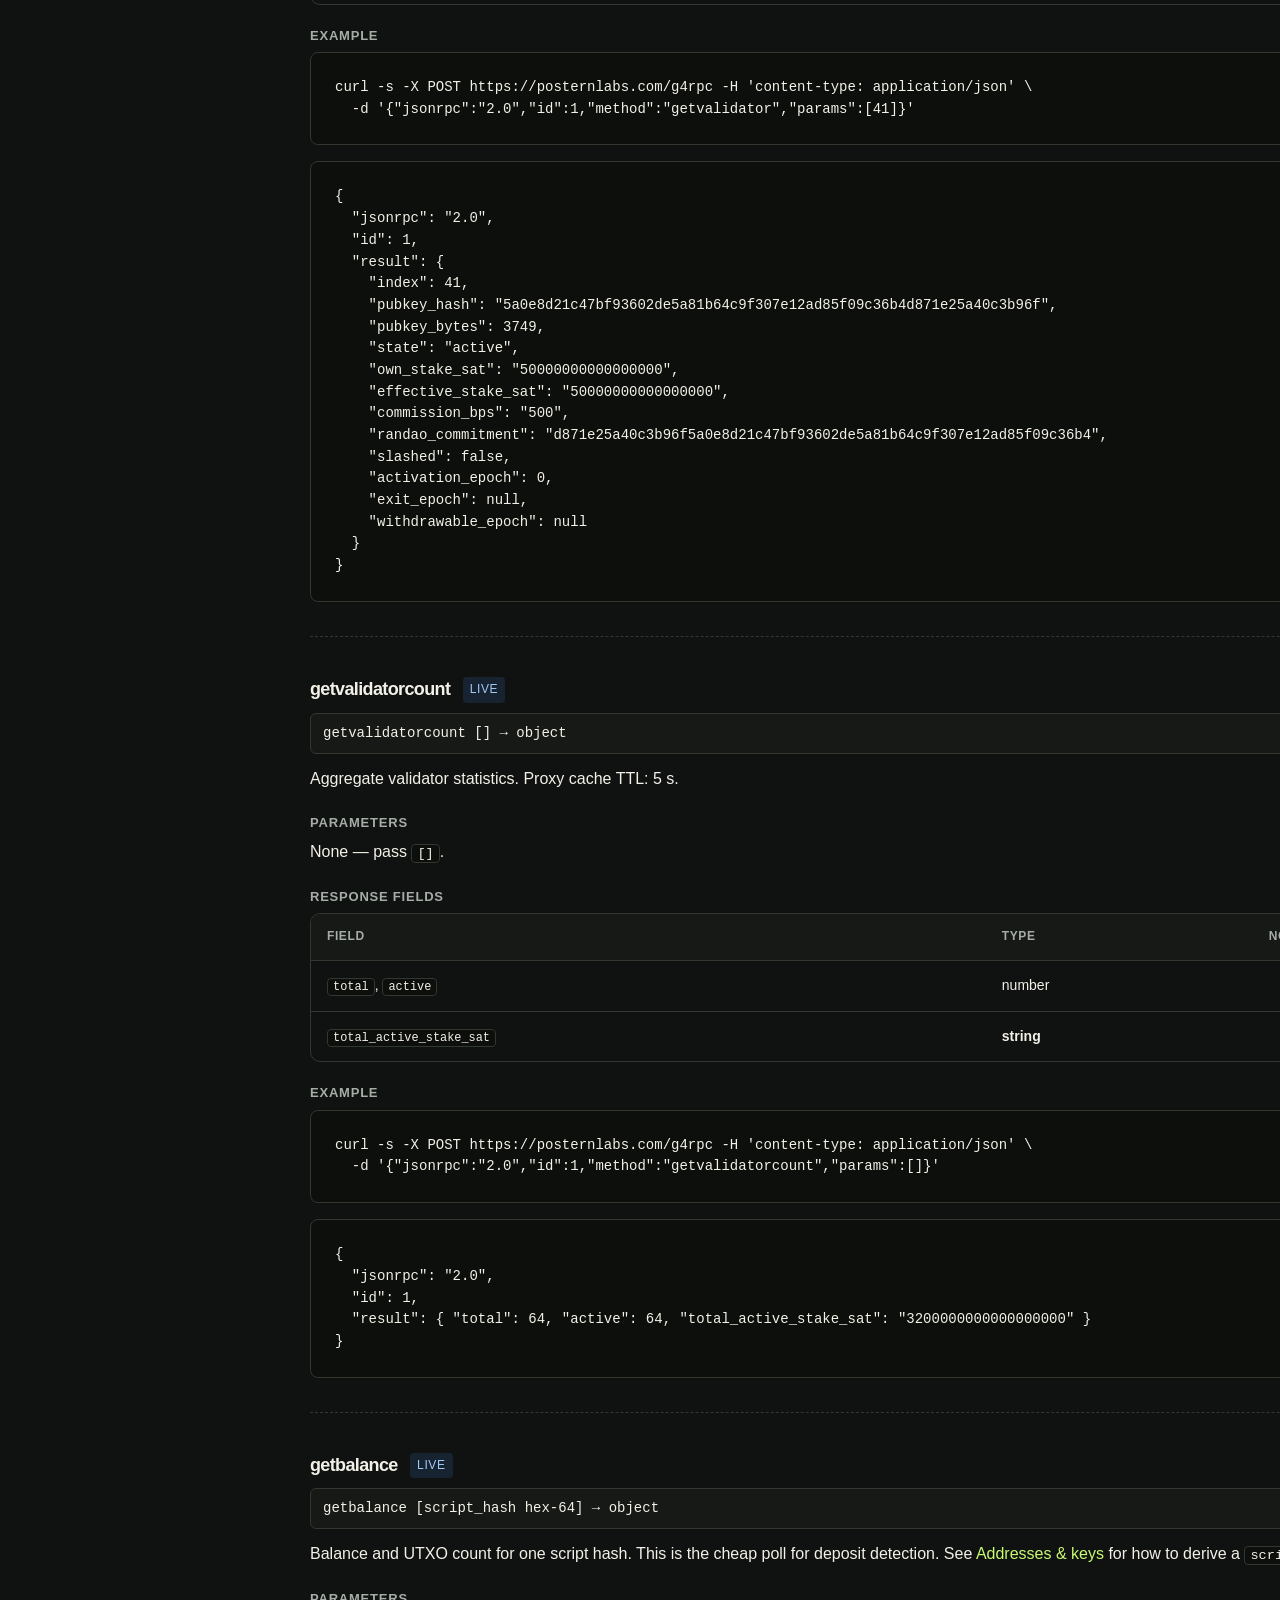
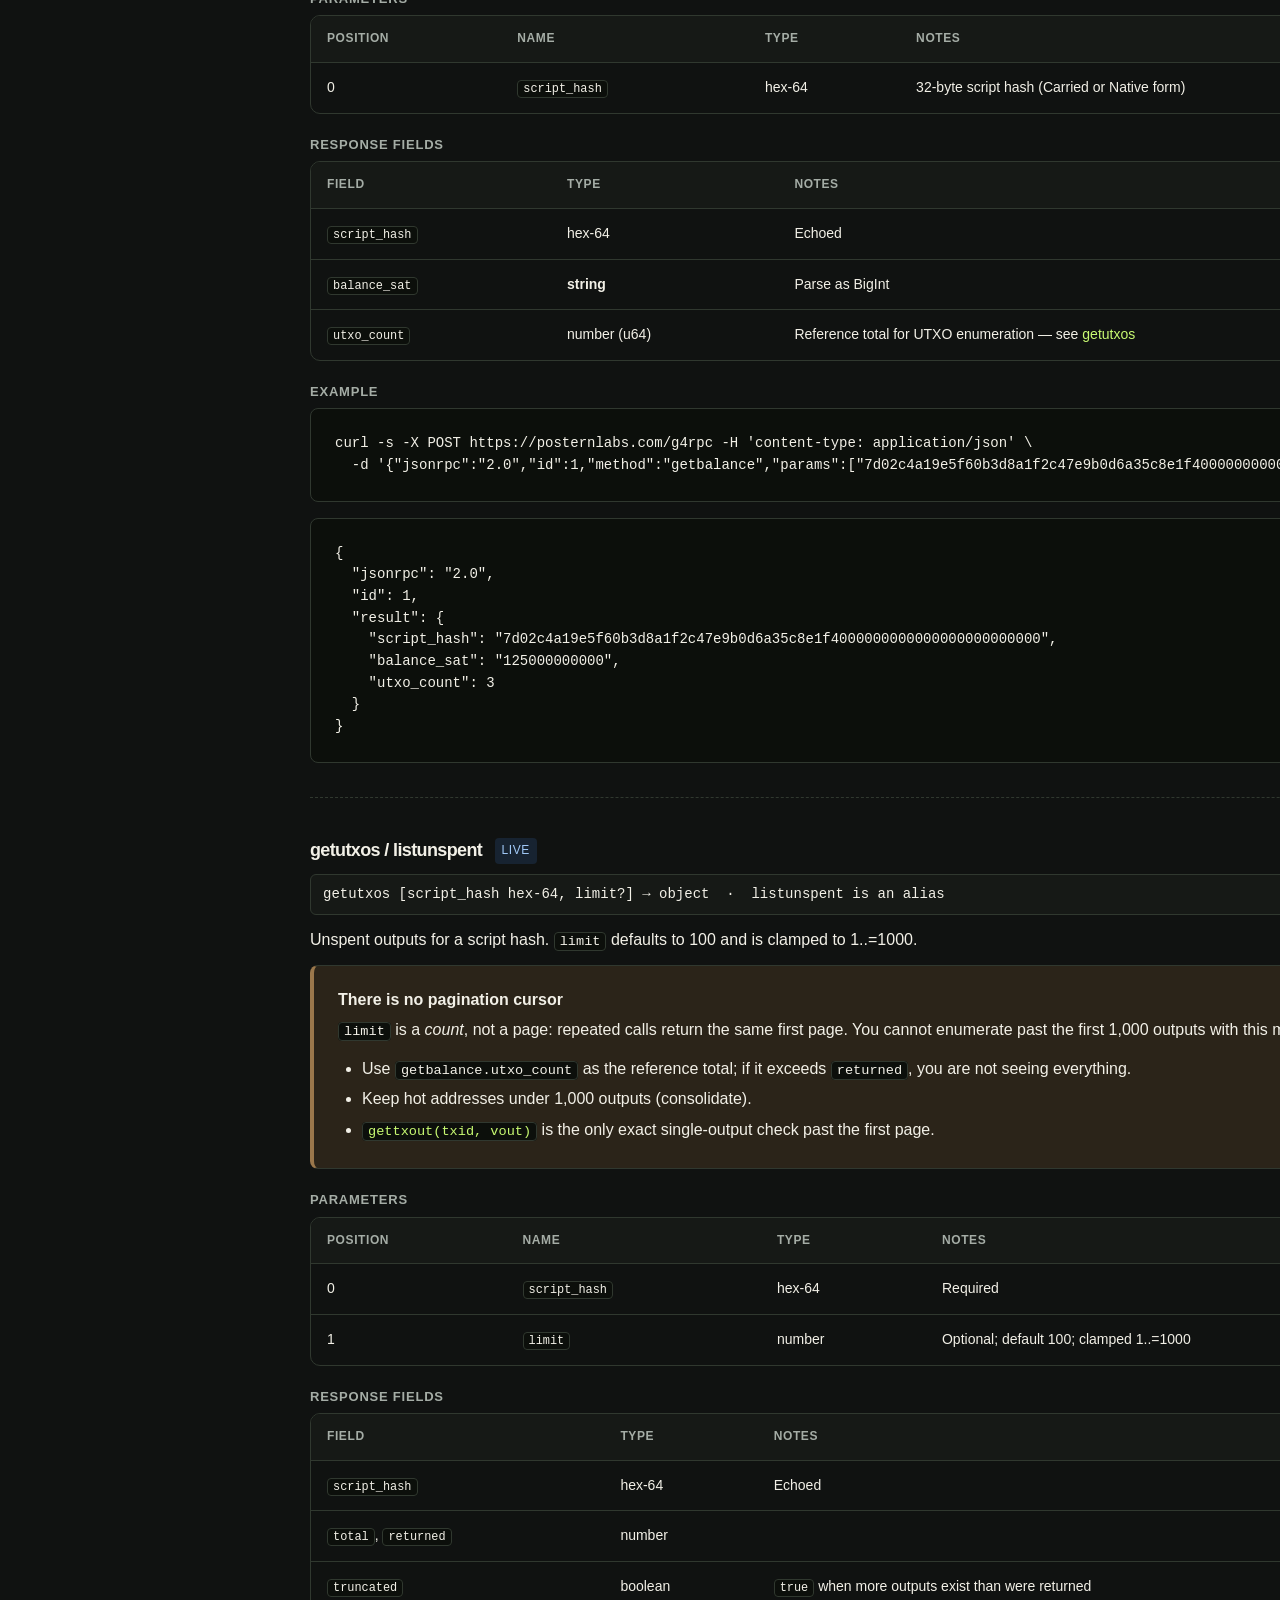
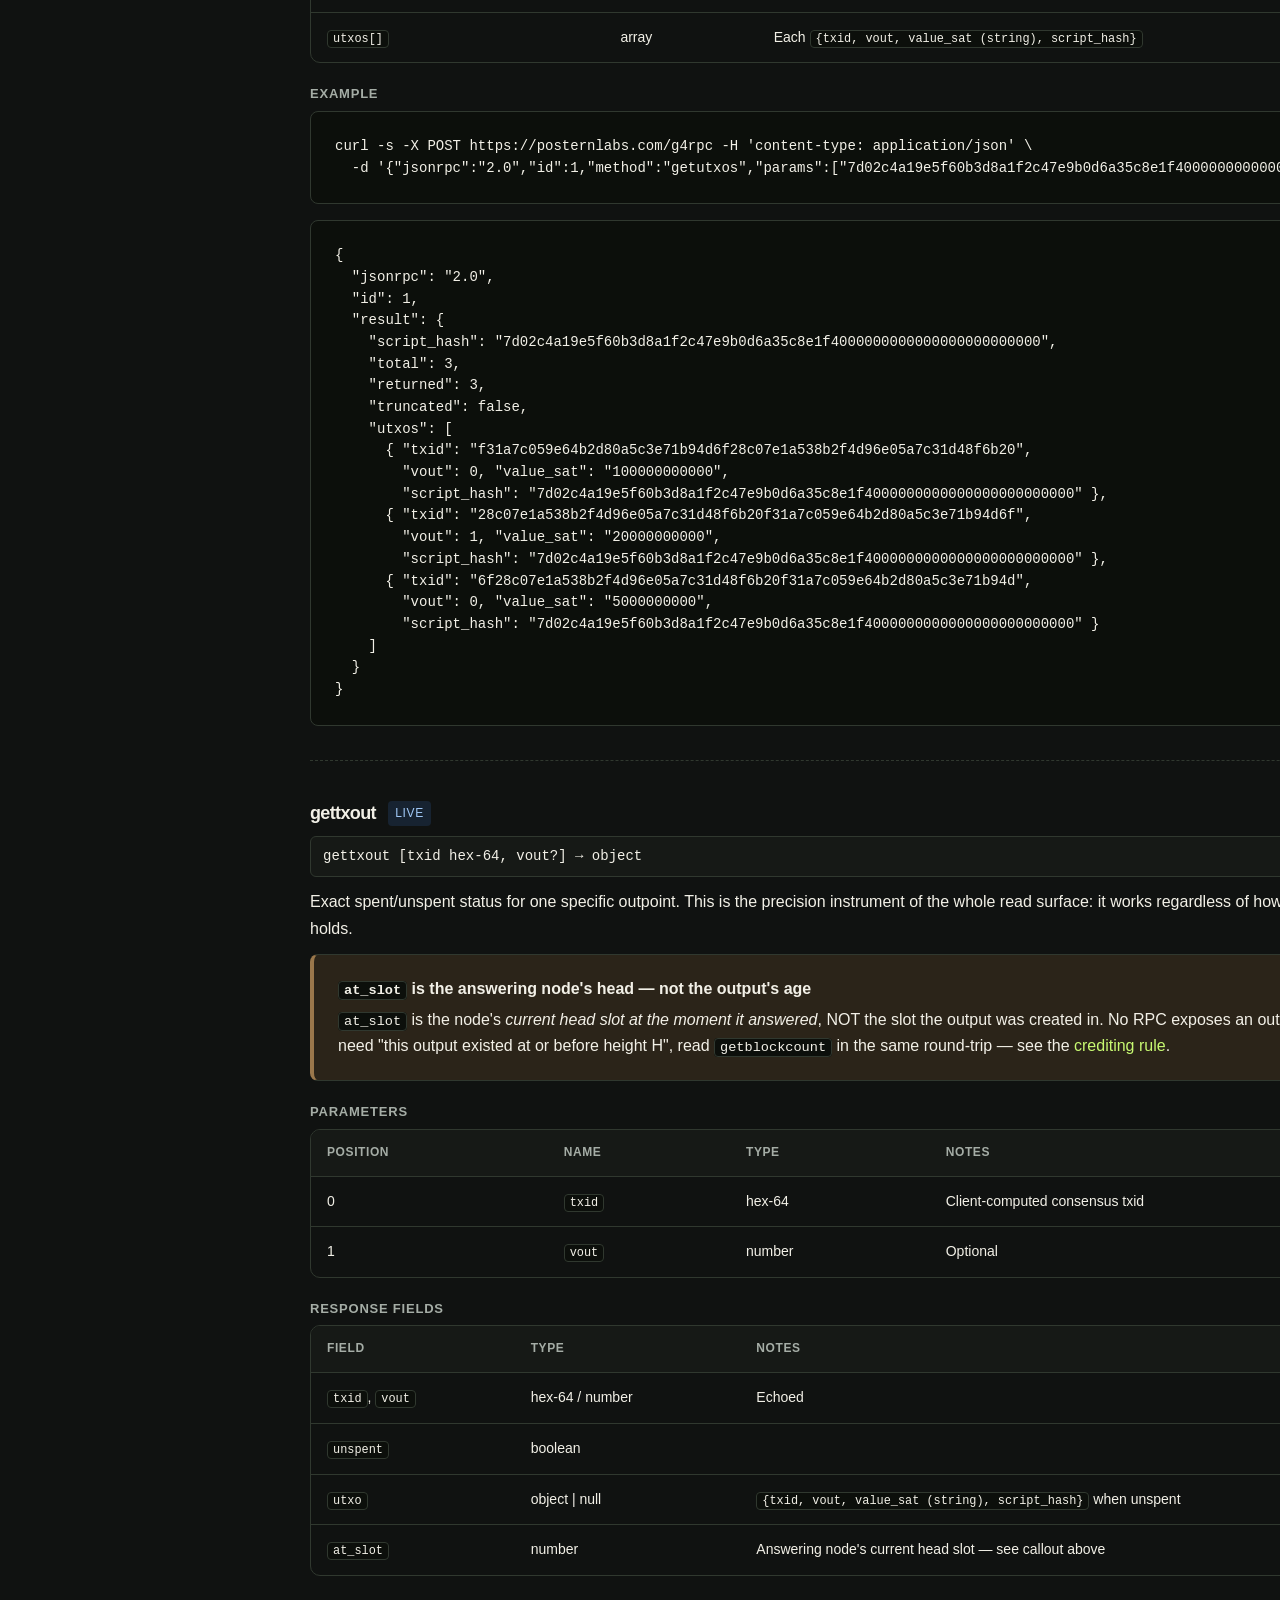
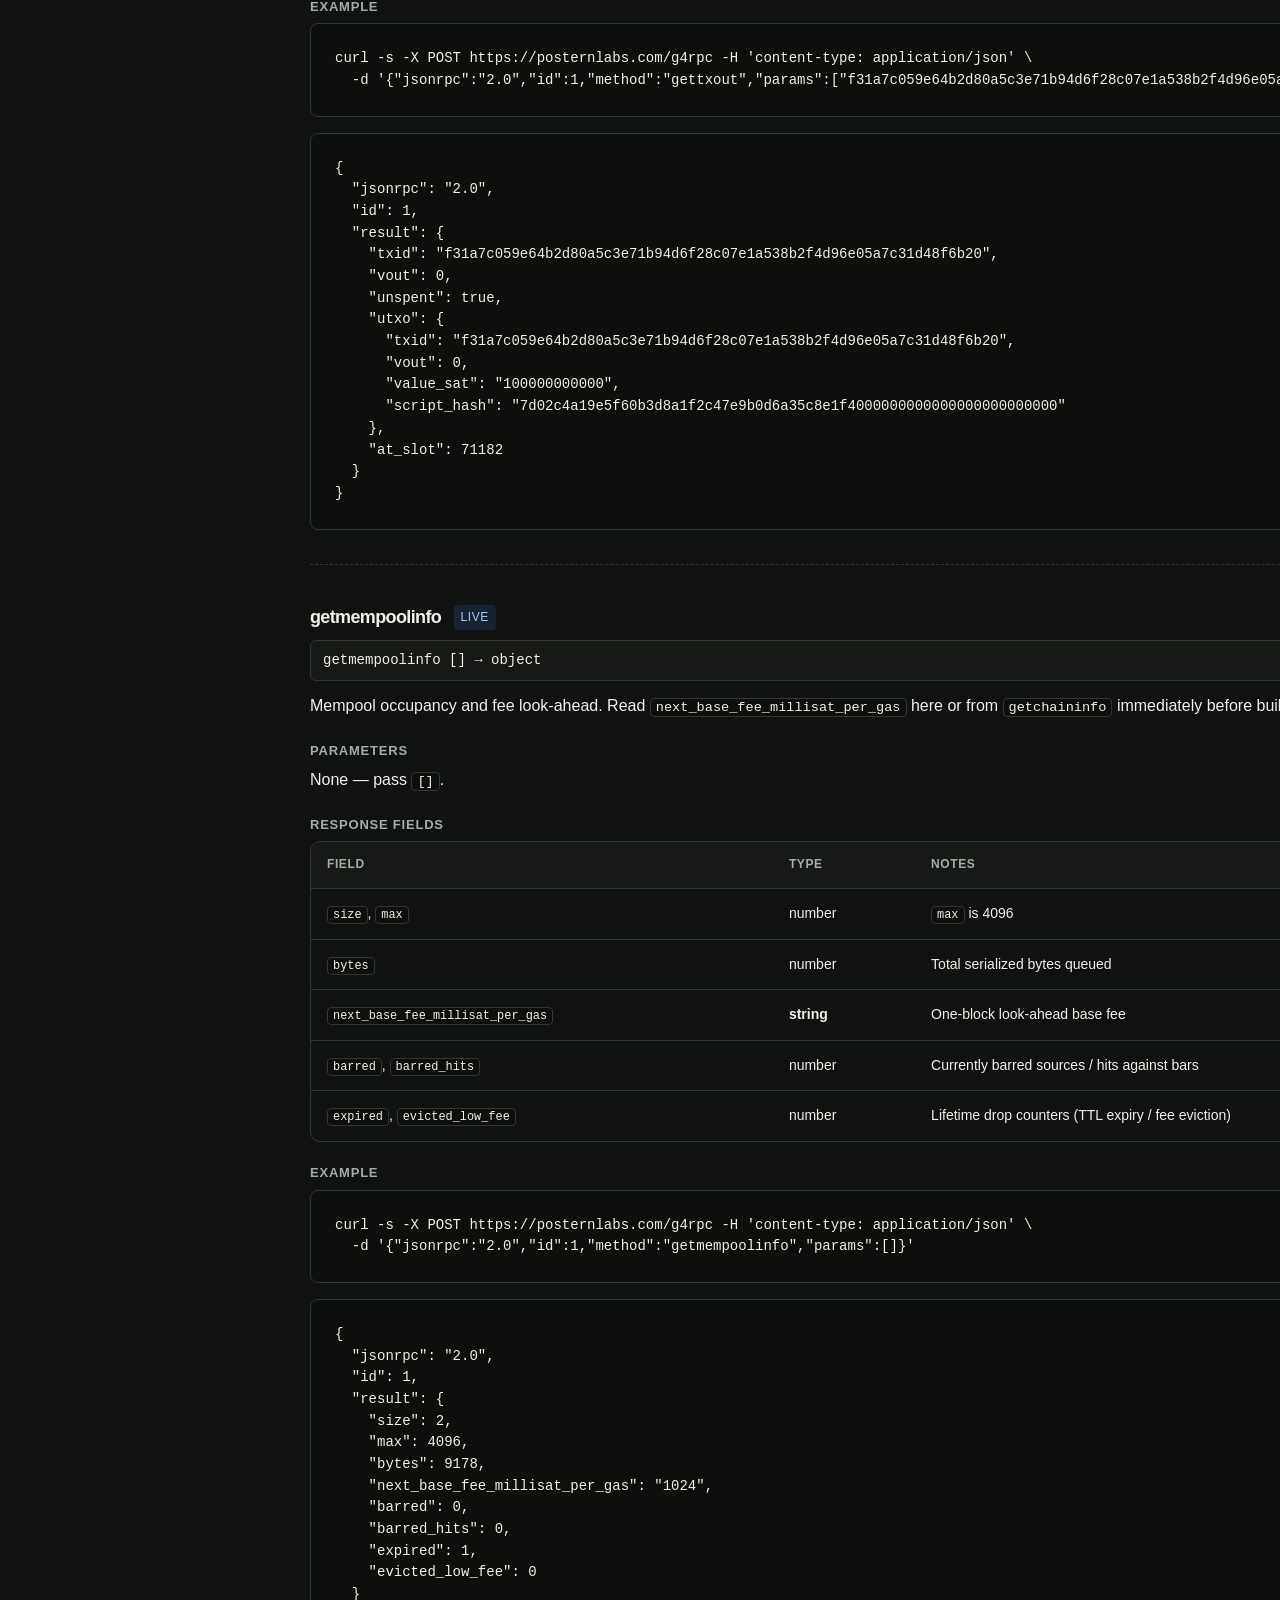
==== commit 82566d04: "Adopt the Postern visual standard in the developer portal" ====
--- a/index.html
+++ b/index.html
@@ -1,5 +1,5 @@
 <!doctype html>
-<html lang="en">
+<html lang="en" data-theme="dark">
 <head>
 <meta charset="utf-8">
 <meta name="viewport" content="width=device-width, initial-scale=1">
@@ -16,11 +16,12 @@
 </script>
 </head>
 <body>
+<a class="skip-link" href="#top">Skip to content</a>
 
 <header class="site-header">
   <button id="nav-toggle" class="icon-btn" aria-label="Toggle navigation">Menu</button>
   <a class="brand" href="#top">
-    <span class="mark">[B]</span> Bloch <span class="sub">Genesis-4 · developer portal</span>
+    <span class="mark"><svg viewBox="0 0 26 26" fill="none" aria-hidden="true"><circle cx="13" cy="13" r="11.2" stroke="currentColor" stroke-width="1.5"/><ellipse cx="13" cy="13" rx="11.2" ry="4.2" stroke="currentColor" stroke-width="1.1" opacity=".55"/><path d="M13 13 19.6 7.2" stroke="currentColor" stroke-width="1.6"/><circle cx="19.6" cy="7.2" r="2.1" fill="currentColor"/></svg></span> Bloch <span class="sub">Genesis-4 · developer portal</span>
   </a>
   <div class="header-spacer"></div>
   <nav class="header-links" aria-label="External links">
--- a/styles.css
+++ b/styles.css
@@ -347,3 +347,234 @@
   color: var(--text);
   font-style: italic;
 }
+
+/* POSTERN VISUAL STANDARD v1 — approved 2026-09-08.
+   Shared palette aliases preserve each product's existing components.
+   Dark is the default; an explicit light preference remains available.
+   Status colors remain distinct from the lime brand accent. */
+:root, :root:not([data-theme="light"]), :root[data-theme="dark"] {
+  --ground: #101211;
+  --panel: #161916;
+  --surface: #161916;
+  --surface-2: #1d221c;
+  --surface-3: #263020;
+  --bg: #101211;
+  --bg0: #101211;
+  --bg1: #161916;
+  --bg2: #161916;
+  --bg3: #1d221c;
+  --bg4: #263020;
+  --bg-alt: #161916;
+  --bg-code: #0c0f0b;
+  --bg-elev: #161916;
+  --bg-elev-2: #1d221c;
+  --bg-glow: #1b2316;
+  --bg-deep: #0c0f0b;
+  --fg: #f2f0e7;
+  --text: #f2f0e7;
+  --ink: #f2f0e7;
+  --fg-2: #cad1c3;
+  --ink-2: #cad1c3;
+  --text-dim: #cad1c3;
+  --muted: #a5ada6;
+  --faint: #93a08c;
+  --text-faint: #93a08c;
+  --line: #30382f;
+  --line-strong: #526049;
+  --line-soft: #252d22;
+  --accent: #c8fa72;
+  --accent-strong: #d6ff96;
+  --accent-hover: #d6ff96;
+  --accent-soft: rgba(200,250,114,.10);
+  --brass: #c8fa72;
+  --brass-bright: #d6ff96;
+  --brass-hi: #d6ff96;
+  --brass-deep: #b7e660;
+  --brass-ink: #142009;
+  --brass-dim: rgba(200,250,114,.10);
+  --brass-line: rgba(200,250,114,.32);
+  --brass-glow: rgba(200,250,114,.12);
+  --on-accent: #142009;
+  --link: #c8fa72;
+  --link-hover: #d6ff96;
+  --focus: #c8fa72;
+  --ok: #82b4ee;
+  --ok-dim: rgba(130,180,238,.12);
+  --ok-soft: #172331;
+  --ok-bg: #172331;
+  --ok-border: #82b4ee;
+  --warn: #e8be84;
+  --warn-dim: rgba(232,190,132,.12);
+  --signal: #e8be84;
+  --signal-text: #e8be84;
+  --signal-soft: #2b2419;
+  --warn-bg: #2b2419;
+  --warn-border: #9a774b;
+  --warn-bord: #9a774b;
+  --crit: #ff8e83;
+  --crit-dim: rgba(255,142,131,.12);
+  --danger: #ff8e83;
+  --danger-bg: #321d19;
+  --danger-border: #c27569;
+  --err: #ff8e83;
+  --err-soft: #321d19;
+  --info: #b8a9ee;
+  --info-dim: rgba(184,169,238,.12);
+  --violet: #b8a9ee;
+  --violet-soft: #211d30;
+  --badge-live-bg: #172331;
+  --badge-live-fg: #a1c9f7;
+  --badge-next-bg: #2b2419;
+  --badge-next-fg: #e8be84;
+  --badge-refused-bg: #321d19;
+  --badge-refused-fg: #ffaaa1;
+  --globe-dot: #d6ff96;
+  --globe-dot-back: rgba(200,250,114,.28);
+  --globe-line: rgba(242,240,231,.10);
+  --globe-glow: rgba(200,250,114,.16);
+  --globe-arc: rgba(200,250,114,.5);
+  --notice-bg: #23321b;
+  --notice-ink: #f2f0e7;
+  --shadow: 0 12px 32px -24px rgba(0,0,0,.5);
+  --glow: 0 0 0 1px var(--brass-line);
+  --font-ui: Inter, -apple-system, BlinkMacSystemFont, "Segoe UI", sans-serif;
+  --font-display: var(--font-ui);
+  --font-mono: ui-monospace, SFMono-Regular, "SF Mono", Menlo, Consolas, monospace;
+  --display: var(--font-ui); --body: var(--font-ui); --sans: var(--font-ui); --mono: var(--font-mono);
+  --r-sm: 6px; --r-md: 8px; --r-lg: 12px; --r-xl: 16px;
+  --radius-card: 12px; --radius-table: 8px; --radius-pill: 5px;
+  color-scheme: dark;
+}
+:root[data-theme="light"] {
+  --ground: #f7faf4;
+  --panel: #ffffff;
+  --surface: #ffffff;
+  --surface-2: #edf3e7;
+  --surface-3: #e2eadb;
+  --bg: #f7faf4;
+  --bg0: #f7faf4;
+  --bg1: #ffffff;
+  --bg2: #ffffff;
+  --bg3: #edf3e7;
+  --bg4: #e2eadb;
+  --bg-alt: #edf3e7;
+  --bg-code: #edf3e7;
+  --bg-elev: #ffffff;
+  --bg-elev-2: #edf3e7;
+  --bg-glow: #ffffff;
+  --bg-deep: #edf3e7;
+  --fg: #17200f;
+  --text: #17200f;
+  --ink: #17200f;
+  --fg-2: #35432b;
+  --ink-2: #35432b;
+  --text-dim: #35432b;
+  --muted: #526348;
+  --faint: #596951;
+  --text-faint: #596951;
+  --line: #d2ddc8;
+  --line-strong: #8b9f7d;
+  --line-soft: #e1e9d9;
+  --accent: #446719;
+  --accent-strong: #314e0e;
+  --accent-hover: #314e0e;
+  --accent-soft: #e8f1dc;
+  --brass: #446719;
+  --brass-bright: #314e0e;
+  --brass-hi: #314e0e;
+  --brass-deep: #314e0e;
+  --brass-ink: #ffffff;
+  --brass-dim: #e8f1dc;
+  --brass-line: #9bb875;
+  --brass-glow: rgba(68,103,25,.12);
+  --on-accent: #ffffff;
+  --link: #446719;
+  --link-hover: #314e0e;
+  --focus: #446719;
+  --ok: #1d5fae;
+  --ok-dim: #e3edf9;
+  --ok-soft: #e3edf9;
+  --ok-bg: #e3edf9;
+  --ok-border: #1d5fae;
+  --warn: #855013;
+  --warn-dim: #fbefdd;
+  --signal: #855013;
+  --signal-text: #855013;
+  --signal-soft: #fbefdd;
+  --warn-bg: #fbefdd;
+  --warn-border: #855013;
+  --warn-bord: #855013;
+  --crit: #a3231b;
+  --crit-dim: #f9e6e3;
+  --danger: #a3231b;
+  --danger-bg: #f9e6e3;
+  --danger-border: #a3231b;
+  --err: #a3231b;
+  --err-soft: #f9e6e3;
+  --info: #574293;
+  --info-dim: #eee8f9;
+  --violet: #574293;
+  --violet-soft: #eee8f9;
+  --badge-live-bg: #e3edf9;
+  --badge-live-fg: #1d5fae;
+  --badge-next-bg: #fbefdd;
+  --badge-next-fg: #855013;
+  --badge-refused-bg: #f9e6e3;
+  --badge-refused-fg: #a3231b;
+  --globe-dot: #446719;
+  --globe-dot-back: rgba(68,103,25,.28);
+  --globe-line: rgba(23,32,15,.12);
+  --globe-glow: rgba(68,103,25,.12);
+  --globe-arc: rgba(68,103,25,.5);
+  --notice-bg: #e8f1dc;
+  --notice-ink: #17200f;
+  --shadow: 0 12px 30px -24px rgba(23,32,15,.2);
+  --glow: 0 0 0 1px var(--brass-line);
+  color-scheme: light;
+}
+
+/* Product typography and interaction finish. Data and code retain mono faces. */
+body { font-family: var(--font-ui); }
+h1, h2, h3 { font-family: var(--font-ui); letter-spacing: -.035em; }
+.wordmark, .wm-a, .wm-b { font-family: var(--font-ui); letter-spacing: -.045em; }
+:focus-visible { outline: 2px solid var(--accent); outline-offset: 4px; }
+::selection { color: var(--on-accent); background: var(--accent); }
+@media (prefers-reduced-motion: reduce) {
+  html { scroll-behavior: auto; }
+}
+
+:root, :root[data-theme] { --border: var(--line); --header-h: 80px; --nav-w: 270px; }
+body { font-size: 16px; line-height: 1.65; }
+.site-header { padding-inline: 28px; gap: 16px; }
+.brand { align-items: center; gap: 10px; font-size: 23px; font-weight: 550; letter-spacing: -.045em; }
+.brand .sub { font-size: 14px; letter-spacing: 0; }
+.brand .mark { line-height: 0; }
+.brand .mark svg { width: 32px; height: 32px; }
+.header-links { font-size: 14px; }
+.header-links a { color: var(--muted); }
+.header-links a:hover { color: var(--accent); }
+.icon-btn { min-height: 42px; font-size: 14px; border-radius: 6px; padding: 8px 13px; }
+.sidenav { background: var(--panel); padding: 28px 20px; }
+.sidenav h5 { font-family: var(--font-mono); font-size: 12px; letter-spacing: .06em; color: var(--muted); }
+.sidenav a { font-size: 14px; padding-block: 9px; border-radius: 6px; }
+main { padding-top: 122px; max-width: 1330px; }
+h1 { font-size: clamp(2.2rem,3.5vw,3.6rem); font-weight: 500; letter-spacing: -.05em; line-height: 1.12; margin-bottom: 24px; }
+h2 { font-size: 28px; font-weight: 500; margin-bottom: 22px; }
+h3 { font-weight: 550; }
+.lead { font-size: 18px; line-height: 1.65; max-width: 780px; color: var(--muted); }
+main > section { padding-top: 26px; margin-top: 28px; }
+main > section:first-child { padding-top: 0; margin-top: 0; }
+.callout { padding: 21px 24px; border-radius: 8px; }
+.table-wrap { border-radius: 10px; }
+table { font-size: 14px; }
+th, td { padding: 13px 16px; }
+th { font-size: 12px; }
+pre { padding: 24px; border-radius: 8px; border: 1px solid var(--line); font-size: 14px; }
+.copy-btn { font-size: 12px; border-radius: 5px; }
+.badge { font-size: 12px; font-weight: 500; padding: 3px 7px; }
+.sig, .kv { font-size: 14px; }
+.site-footer { padding-top: 32px; font-size: 14px; }
+.skip-link { position: fixed; top: 8px; left: 8px; z-index: 100; padding: 12px 18px; color: var(--on-accent); background: var(--accent); transform: translateY(-160%); }
+.skip-link:focus { transform: translateY(0); }
+@media (max-width: 980px) { main { padding-top: 112px; } .site-header { padding-inline: 18px; } }
+@media (max-width: 520px) { :root, :root[data-theme] { --header-h: 72px; } .site-header { gap: 8px; padding-inline: 12px; } .brand { font-size: 21px; } .brand .mark svg { width: 27px; height: 27px; } main { padding-top: 102px; } h1 { font-size: 34px; } h2 { font-size: 25px; } .callout { padding: 18px; } .icon-btn { padding-inline: 10px; } }
